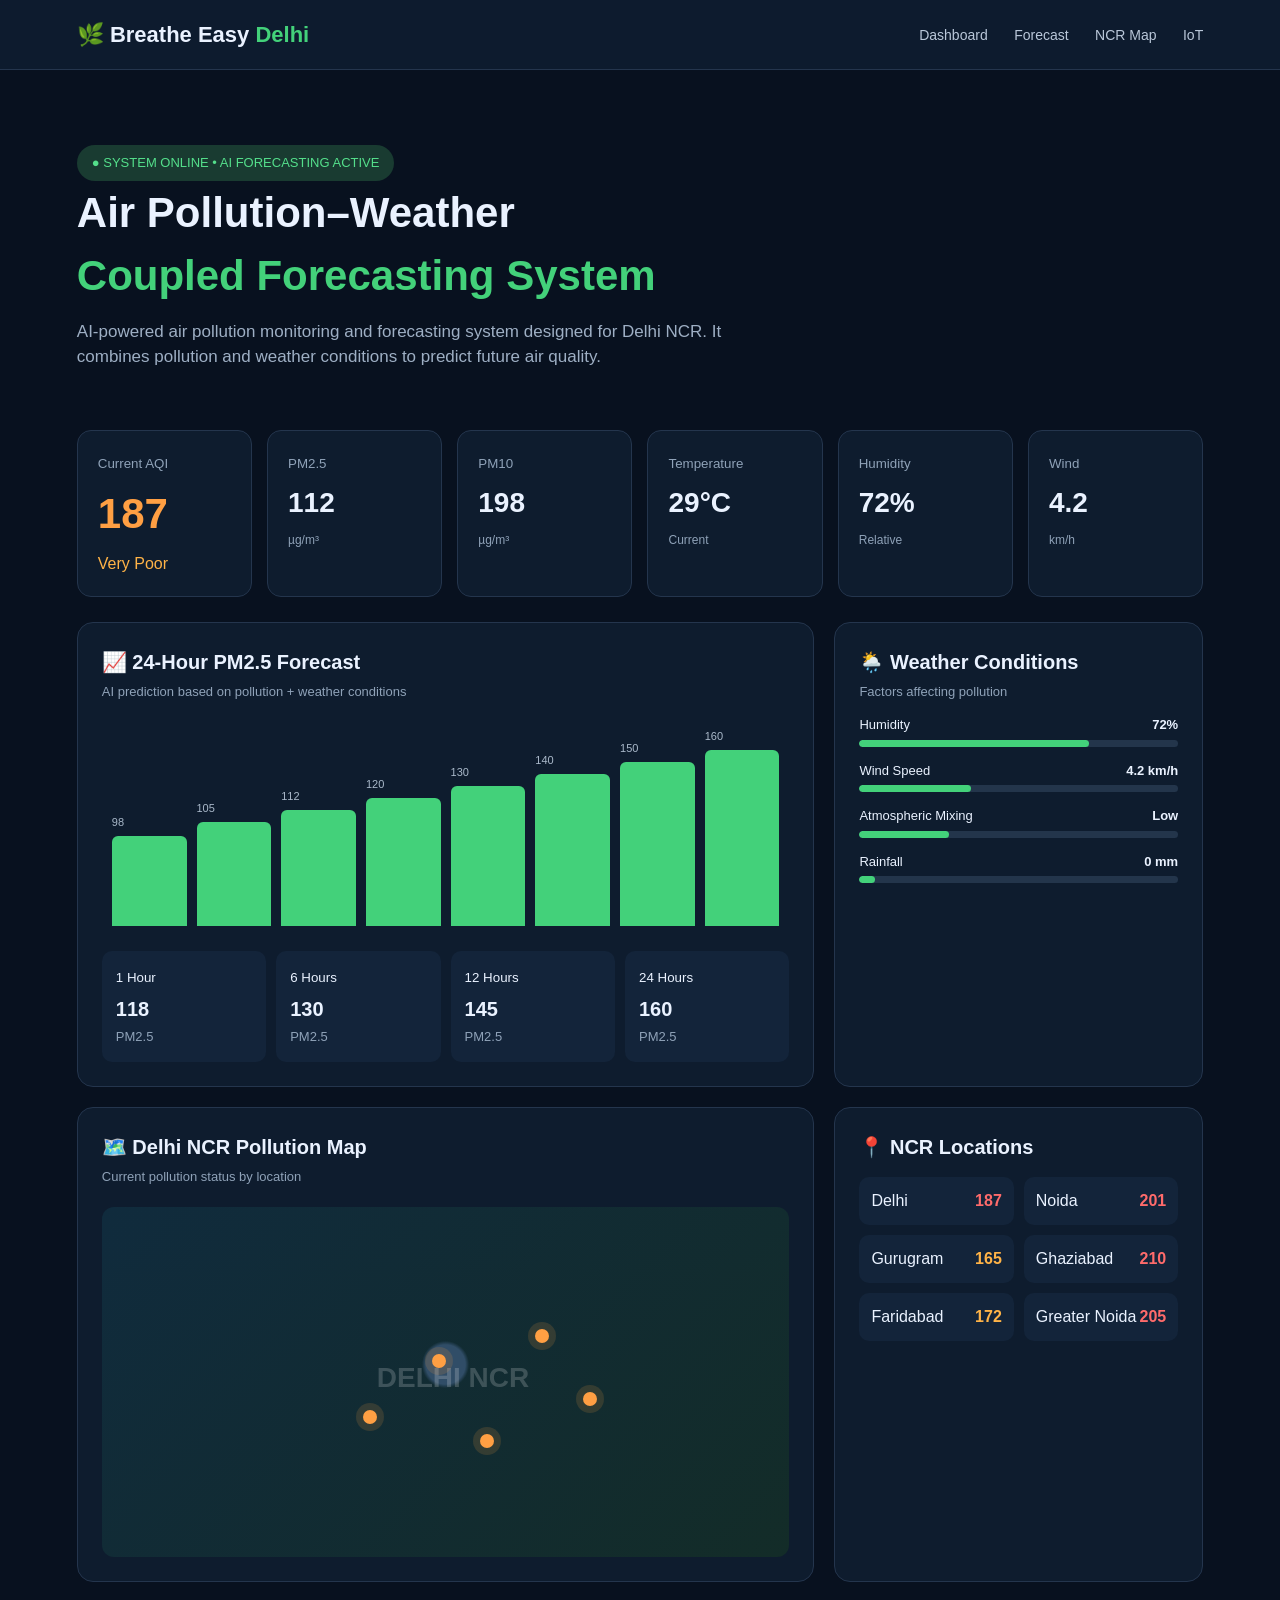
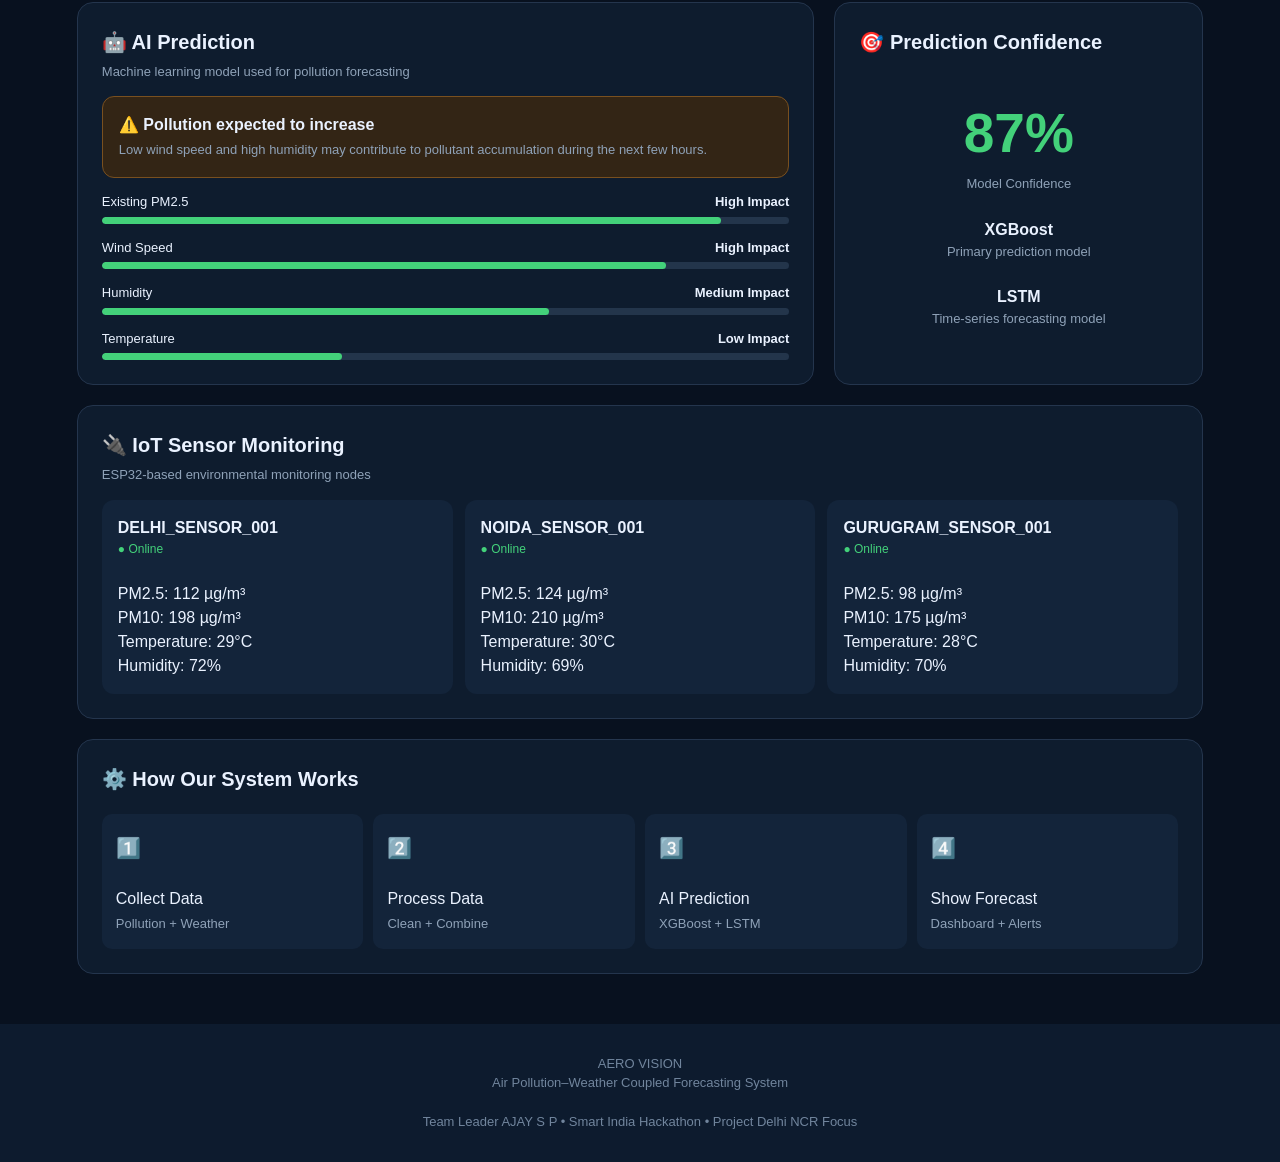
==== index.html @ 58b5ab0b "Update project focus description in footer" ====
<!DOCTYPE html>
<html lang="en">
<head>
<meta charset="UTF-8">
<meta name="viewport" content="width=device-width, initial-scale=1.0">
<title>AERO VISSION | AI Pollution Forecast</title>

<style>
*{box-sizing:border-box;margin:0;padding:0}

body{
font-family:Arial, sans-serif;
background:#08111f;
color:#eaf2ff;
line-height:1.5;
}

header{
background:#0d1b2e;
padding:18px 6%;
display:flex;
justify-content:space-between;
align-items:center;
border-bottom:1px solid #24354d;
position:sticky;
top:0;
z-index:10;
}

.logo{
font-size:22px;
font-weight:bold;
}

.logo span{color:#43d17a}

nav a{
color:#b9c7d9;
text-decoration:none;
margin-left:22px;
font-size:14px;
}

nav a:hover{color:#43d17a}

.container{
width:88%;
max-width:1250px;
margin:auto;
}

.hero{
padding:55px 0 35px;
}

.hero h1{
font-size:42px;
margin-bottom:12px;
}

.hero h1 span{color:#43d17a}

.hero p{
color:#9eafc4;
max-width:700px;
font-size:17px;
}

.status{
display:inline-block;
margin-top:20px;
padding:8px 15px;
border-radius:20px;
background:#193b31;
color:#54df8b;
font-size:13px;
}

.cards{
display:grid;
grid-template-columns:repeat(6,1fr);
gap:15px;
margin:25px 0;
}

.card{
background:#0e1c2e;
border:1px solid #24354d;
border-radius:14px;
padding:20px;
}

.card small{
color:#8fa2b8;
}

.value{
font-size:28px;
font-weight:bold;
margin:7px 0;
}

.unit{
color:#8fa2b8;
font-size:12px;
}

.aqi{
font-size:42px;
color:#ff9f43;
}

.grid{
display:grid;
grid-template-columns:2fr 1fr;
gap:20px;
margin-top:20px;
}

.panel{
background:#0e1c2e;
border:1px solid #24354d;
border-radius:16px;
padding:24px;
}

.panel h2{
font-size:20px;
margin-bottom:5px;
}

.muted{
color:#8fa2b8;
font-size:13px;
}

.chart{
height:230px;
display:flex;
align-items:end;
gap:10px;
padding:25px 10px 5px;
}

.bar{
flex:1;
background:#43d17a;
border-radius:6px 6px 0 0;
min-height:30px;
position:relative;
}

.bar span{
position:absolute;
top:-22px;
font-size:11px;
color:#aab9ca;
}

.forecast{
display:grid;
grid-template-columns:repeat(4,1fr);
gap:10px;
margin-top:20px;
}

.forecast div{
background:#13243a;
padding:14px;
border-radius:10px;
}

.forecast b{
display:block;
font-size:20px;
margin-top:5px;
}

.map{
height:350px;
background:
radial-gradient(circle at 50% 45%,#304d67 0 5%,transparent 6%),
linear-gradient(135deg,#102b3d,#132c28);
border-radius:12px;
position:relative;
overflow:hidden;
margin-top:20px;
}

.map:before{
content:"DELHI NCR";
position:absolute;
left:40%;
top:43%;
font-size:28px;
font-weight:bold;
color:#ffffff30;
}

.marker{
position:absolute;
width:14px;
height:14px;
border-radius:50%;
background:#ff9f43;
box-shadow:0 0 0 7px #ff9f4325;
}

.m1{left:48%;top:42%}
.m2{left:63%;top:35%}
.m3{left:70%;top:53%}
.m4{left:38%;top:58%}
.m5{left:55%;top:65%}

.location-list{
margin-top:15px;
display:grid;
grid-template-columns:repeat(2,1fr);
gap:10px;
}

.location{
background:#13243a;
padding:12px;
border-radius:10px;
display:flex;
justify-content:space-between;
}

.good{color:#43d17a}
.warning{color:#ffb347}
.danger{color:#ff6b6b}

.factor{
margin-top:14px;
}

.factor-title{
display:flex;
justify-content:space-between;
margin-bottom:5px;
font-size:13px;
}

.progress{
height:7px;
background:#23354b;
border-radius:10px;
overflow:hidden;
}

.progress i{
display:block;
height:100%;
background:#43d17a;
border-radius:10px;
}

.alert{
background:#332515;
border:1px solid #79501f;
padding:16px;
border-radius:12px;
margin-top:15px;
}

.iot{
display:grid;
grid-template-columns:repeat(3,1fr);
gap:12px;
margin-top:15px;
}

.device{
background:#13243a;
padding:16px;
border-radius:12px;
}

.online{
color:#43d17a;
font-size:12px;
}

footer{
margin-top:50px;
padding:30px;
text-align:center;
background:#0d1b2e;
color:#71859d;
font-size:13px;
}

@media(max-width:900px){
.cards{grid-template-columns:repeat(3,1fr)}
.grid{grid-template-columns:1fr}
}

@media(max-width:600px){
.hero h1{font-size:30px}
.cards{grid-template-columns:repeat(2,1fr)}
.forecast{grid-template-columns:repeat(2,1fr)}
.iot{grid-template-columns:1fr}
nav{display:none}
.container{width:92%}
}
</style>
</head>

<body>

<header>
<div class="logo">🌿 Breathe Easy <span>Delhi</span></div>

<nav>
<a href="#dashboard">Dashboard</a>
<a href="#forecast">Forecast</a>
<a href="#map">NCR Map</a>
<a href="#iot">IoT</a>
</nav>
</header>

<main class="container">

<section class="hero">
<div class="status">● SYSTEM ONLINE • AI FORECASTING ACTIVE</div>

<h1>
Air Pollution–Weather<br>
<span>Coupled Forecasting System</span>
</h1>

<p>
AI-powered air pollution monitoring and forecasting system
designed for Delhi NCR. It combines pollution and weather
conditions to predict future air quality.
</p>
</section>

<section id="dashboard">

<div class="cards">

<div class="card">
<small>Current AQI</small>
<div class="value aqi">187</div>
<div class="warning">Very Poor</div>
</div>

<div class="card">
<small>PM2.5</small>
<div class="value">112</div>
<div class="unit">µg/m³</div>
</div>

<div class="card">
<small>PM10</small>
<div class="value">198</div>
<div class="unit">µg/m³</div>
</div>

<div class="card">
<small>Temperature</small>
<div class="value">29°C</div>
<div class="unit">Current</div>
</div>

<div class="card">
<small>Humidity</small>
<div class="value">72%</div>
<div class="unit">Relative</div>
</div>

<div class="card">
<small>Wind</small>
<div class="value">4.2</div>
<div class="unit">km/h</div>
</div>

</div>

<div class="grid">

<div class="panel" id="forecast">

<h2>📈 24-Hour PM2.5 Forecast</h2>
<p class="muted">AI prediction based on pollution + weather conditions</p>

<div class="chart">
<div class="bar" style="height:45%"><span>98</span></div>
<div class="bar" style="height:52%"><span>105</span></div>
<div class="bar" style="height:58%"><span>112</span></div>
<div class="bar" style="height:64%"><span>120</span></div>
<div class="bar" style="height:70%"><span>130</span></div>
<div class="bar" style="height:76%"><span>140</span></div>
<div class="bar" style="height:82%"><span>150</span></div>
<div class="bar" style="height:88%"><span>160</span></div>
</div>

<div class="forecast">

<div>
<small>1 Hour</small>
<b>118</b>
<span class="muted">PM2.5</span>
</div>

<div>
<small>6 Hours</small>
<b>130</b>
<span class="muted">PM2.5</span>
</div>

<div>
<small>12 Hours</small>
<b>145</b>
<span class="muted">PM2.5</span>
</div>

<div>
<small>24 Hours</small>
<b>160</b>
<span class="muted">PM2.5</span>
</div>

</div>

</div>

<div class="panel">

<h2>🌦️ Weather Conditions</h2>
<p class="muted">Factors affecting pollution</p>

<div class="factor">
<div class="factor-title">
<span>Humidity</span><b>72%</b>
</div>
<div class="progress"><i style="width:72%"></i></div>
</div>

<div class="factor">
<div class="factor-title">
<span>Wind Speed</span><b>4.2 km/h</b>
</div>
<div class="progress"><i style="width:35%"></i></div>
</div>

<div class="factor">
<div class="factor-title">
<span>Atmospheric Mixing</span><b>Low</b>
</div>
<div class="progress"><i style="width:28%"></i></div>
</div>

<div class="factor">
<div class="factor-title">
<span>Rainfall</span><b>0 mm</b>
</div>
<div class="progress"><i style="width:5%"></i></div>
</div>

</div>

</div>

</section>

<section class="grid" id="map">

<div class="panel">

<h2>🗺️ Delhi NCR Pollution Map</h2>
<p class="muted">Current pollution status by location</p>

<div class="map">

<div class="marker m1"></div>
<div class="marker m2"></div>
<div class="marker m3"></div>
<div class="marker m4"></div>
<div class="marker m5"></div>

</div>

</div>

<div class="panel">

<h2>📍 NCR Locations</h2>

<div class="location-list">

<div class="location">
<span>Delhi</span>
<b class="danger">187</b>
</div>

<div class="location">
<span>Noida</span>
<b class="danger">201</b>
</div>

<div class="location">
<span>Gurugram</span>
<b class="warning">165</b>
</div>

<div class="location">
<span>Ghaziabad</span>
<b class="danger">210</b>
</div>

<div class="location">
<span>Faridabad</span>
<b class="warning">172</b>
</div>

<div class="location">
<span>Greater Noida</span>
<b class="danger">205</b>
</div>

</div>

</div>

</section>

<section class="grid">

<div class="panel">

<h2>🤖 AI Prediction</h2>
<p class="muted">
Machine learning model used for pollution forecasting
</p>

<div class="alert">
<b>⚠️ Pollution expected to increase</b>
<br>
<span class="muted">
Low wind speed and high humidity may contribute to
pollutant accumulation during the next few hours.
</span>
</div>

<div class="factor">
<div class="factor-title">
<span>Existing PM2.5</span><b>High Impact</b>
</div>
<div class="progress"><i style="width:90%"></i></div>
</div>

<div class="factor">
<div class="factor-title">
<span>Wind Speed</span><b>High Impact</b>
</div>
<div class="progress"><i style="width:82%"></i></div>
</div>

<div class="factor">
<div class="factor-title">
<span>Humidity</span><b>Medium Impact</b>
</div>
<div class="progress"><i style="width:65%"></i></div>
</div>

<div class="factor">
<div class="factor-title">
<span>Temperature</span><b>Low Impact</b>
</div>
<div class="progress"><i style="width:35%"></i></div>
</div>

</div>

<div class="panel">

<h2>🎯 Prediction Confidence</h2>

<div style="text-align:center;padding:30px 0">

<div style="font-size:55px;font-weight:bold;color:#43d17a">
87%
</div>

<p class="muted">Model Confidence</p>

<br>

<b>XGBoost</b>
<p class="muted">Primary prediction model</p>

<br>

<b>LSTM</b>
<p class="muted">Time-series forecasting model</p>

</div>

</div>

</section>

<section class="panel" id="iot" style="margin-top:20px">

<h2>🔌 IoT Sensor Monitoring</h2>

<p class="muted">
ESP32-based environmental monitoring nodes
</p>

<div class="iot">

<div class="device">
<b>DELHI_SENSOR_001</b>
<p class="online">● Online</p>
<br>
PM2.5: 112 µg/m³<br>
PM10: 198 µg/m³<br>
Temperature: 29°C<br>
Humidity: 72%
</div>

<div class="device">
<b>NOIDA_SENSOR_001</b>
<p class="online">● Online</p>
<br>
PM2.5: 124 µg/m³<br>
PM10: 210 µg/m³<br>
Temperature: 30°C<br>
Humidity: 69%
</div>

<div class="device">
<b>GURUGRAM_SENSOR_001</b>
<p class="online">● Online</p>
<br>
PM2.5: 98 µg/m³<br>
PM10: 175 µg/m³<br>
Temperature: 28°C<br>
Humidity: 70%
</div>

</div>

</section>

<section class="panel" style="margin-top:20px">

<h2>⚙️ How Our System Works</h2>

<div class="forecast">

<div>
<b>1️⃣</b>
<br>Collect Data
<br><span class="muted">Pollution + Weather</span>
</div>

<div>
<b>2️⃣</b>
<br>Process Data
<br><span class="muted">Clean + Combine</span>
</div>

<div>
<b>3️⃣</b>
<br>AI Prediction
<br><span class="muted">XGBoost + LSTM</span>
</div>

<div>
<b>4️⃣</b>
<br>Show Forecast
<br><span class="muted">Dashboard + Alerts</span>
</div>

</div>

</section>

</main>

<footer>
AERO VISION
<br>
Air Pollution–Weather Coupled Forecasting System
<br><br>
Team Leader AJAY S P • Smart India Hackathon • Project Delhi NCR Focus
</footer>

</body>
</html>
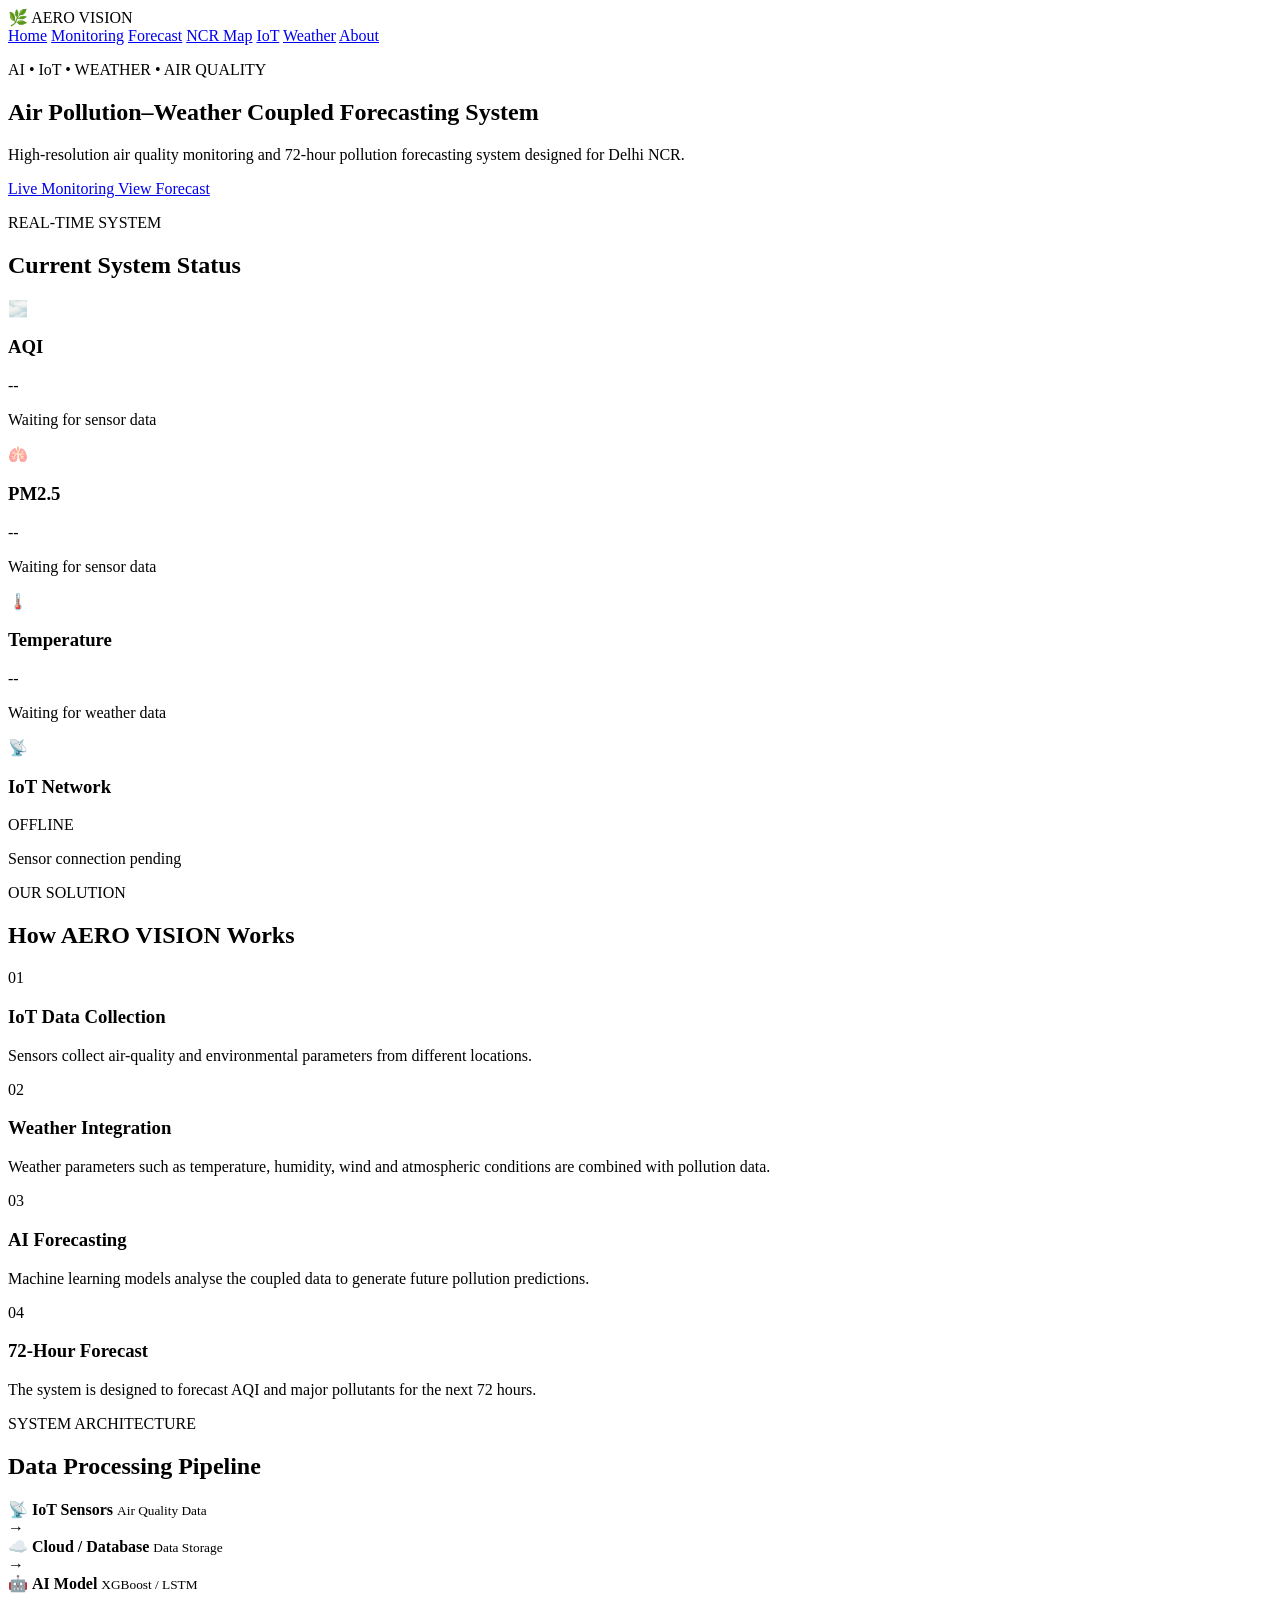
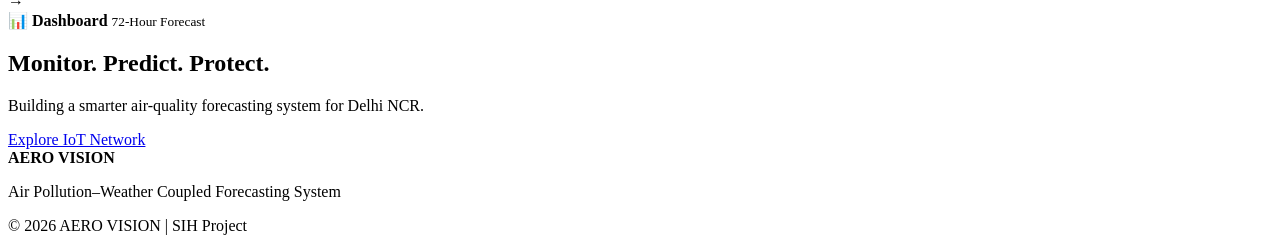
==== commit c7cf4879: "Refactor index.html for better structure and content Updated the title and improved the structure of" ====
--- a/index.html
+++ b/index.html
@@ -1,695 +1,245 @@
 <!DOCTYPE html>
 <html lang="en">
 <head>
-<meta charset="UTF-8">
-<meta name="viewport" content="width=device-width, initial-scale=1.0">
-<title>AERO VISSION | AI Pollution Forecast</title>
-
-<style>
-*{box-sizing:border-box;margin:0;padding:0}
-
-body{
-font-family:Arial, sans-serif;
-background:#08111f;
-color:#eaf2ff;
-line-height:1.5;
-}
-
-header{
-background:#0d1b2e;
-padding:18px 6%;
-display:flex;
-justify-content:space-between;
-align-items:center;
-border-bottom:1px solid #24354d;
-position:sticky;
-top:0;
-z-index:10;
-}
-
-.logo{
-font-size:22px;
-font-weight:bold;
-}
-
-.logo span{color:#43d17a}
-
-nav a{
-color:#b9c7d9;
-text-decoration:none;
-margin-left:22px;
-font-size:14px;
-}
-
-nav a:hover{color:#43d17a}
-
-.container{
-width:88%;
-max-width:1250px;
-margin:auto;
-}
-
-.hero{
-padding:55px 0 35px;
-}
-
-.hero h1{
-font-size:42px;
-margin-bottom:12px;
-}
-
-.hero h1 span{color:#43d17a}
-
-.hero p{
-color:#9eafc4;
-max-width:700px;
-font-size:17px;
-}
-
-.status{
-display:inline-block;
-margin-top:20px;
-padding:8px 15px;
-border-radius:20px;
-background:#193b31;
-color:#54df8b;
-font-size:13px;
-}
-
-.cards{
-display:grid;
-grid-template-columns:repeat(6,1fr);
-gap:15px;
-margin:25px 0;
-}
-
-.card{
-background:#0e1c2e;
-border:1px solid #24354d;
-border-radius:14px;
-padding:20px;
-}
-
-.card small{
-color:#8fa2b8;
-}
-
-.value{
-font-size:28px;
-font-weight:bold;
-margin:7px 0;
-}
-
-.unit{
-color:#8fa2b8;
-font-size:12px;
-}
-
-.aqi{
-font-size:42px;
-color:#ff9f43;
-}
-
-.grid{
-display:grid;
-grid-template-columns:2fr 1fr;
-gap:20px;
-margin-top:20px;
-}
-
-.panel{
-background:#0e1c2e;
-border:1px solid #24354d;
-border-radius:16px;
-padding:24px;
-}
-
-.panel h2{
-font-size:20px;
-margin-bottom:5px;
-}
-
-.muted{
-color:#8fa2b8;
-font-size:13px;
-}
-
-.chart{
-height:230px;
-display:flex;
-align-items:end;
-gap:10px;
-padding:25px 10px 5px;
-}
-
-.bar{
-flex:1;
-background:#43d17a;
-border-radius:6px 6px 0 0;
-min-height:30px;
-position:relative;
-}
-
-.bar span{
-position:absolute;
-top:-22px;
-font-size:11px;
-color:#aab9ca;
-}
-
-.forecast{
-display:grid;
-grid-template-columns:repeat(4,1fr);
-gap:10px;
-margin-top:20px;
-}
-
-.forecast div{
-background:#13243a;
-padding:14px;
-border-radius:10px;
-}
-
-.forecast b{
-display:block;
-font-size:20px;
-margin-top:5px;
-}
-
-.map{
-height:350px;
-background:
-radial-gradient(circle at 50% 45%,#304d67 0 5%,transparent 6%),
-linear-gradient(135deg,#102b3d,#132c28);
-border-radius:12px;
-position:relative;
-overflow:hidden;
-margin-top:20px;
-}
-
-.map:before{
-content:"DELHI NCR";
-position:absolute;
-left:40%;
-top:43%;
-font-size:28px;
-font-weight:bold;
-color:#ffffff30;
-}
-
-.marker{
-position:absolute;
-width:14px;
-height:14px;
-border-radius:50%;
-background:#ff9f43;
-box-shadow:0 0 0 7px #ff9f4325;
-}
-
-.m1{left:48%;top:42%}
-.m2{left:63%;top:35%}
-.m3{left:70%;top:53%}
-.m4{left:38%;top:58%}
-.m5{left:55%;top:65%}
-
-.location-list{
-margin-top:15px;
-display:grid;
-grid-template-columns:repeat(2,1fr);
-gap:10px;
-}
-
-.location{
-background:#13243a;
-padding:12px;
-border-radius:10px;
-display:flex;
-justify-content:space-between;
-}
-
-.good{color:#43d17a}
-.warning{color:#ffb347}
-.danger{color:#ff6b6b}
-
-.factor{
-margin-top:14px;
-}
-
-.factor-title{
-display:flex;
-justify-content:space-between;
-margin-bottom:5px;
-font-size:13px;
-}
-
-.progress{
-height:7px;
-background:#23354b;
-border-radius:10px;
-overflow:hidden;
-}
-
-.progress i{
-display:block;
-height:100%;
-background:#43d17a;
-border-radius:10px;
-}
-
-.alert{
-background:#332515;
-border:1px solid #79501f;
-padding:16px;
-border-radius:12px;
-margin-top:15px;
-}
-
-.iot{
-display:grid;
-grid-template-columns:repeat(3,1fr);
-gap:12px;
-margin-top:15px;
-}
-
-.device{
-background:#13243a;
-padding:16px;
-border-radius:12px;
-}
-
-.online{
-color:#43d17a;
-font-size:12px;
-}
-
-footer{
-margin-top:50px;
-padding:30px;
-text-align:center;
-background:#0d1b2e;
-color:#71859d;
-font-size:13px;
-}
-
-@media(max-width:900px){
-.cards{grid-template-columns:repeat(3,1fr)}
-.grid{grid-template-columns:1fr}
-}
-
-@media(max-width:600px){
-.hero h1{font-size:30px}
-.cards{grid-template-columns:repeat(2,1fr)}
-.forecast{grid-template-columns:repeat(2,1fr)}
-.iot{grid-template-columns:1fr}
-nav{display:none}
-.container{width:92%}
-}
-</style>
+    <meta charset="UTF-8">
+    <meta name="viewport" content="width=device-width, initial-scale=1.0">
+
+    <title>AERO VISION | Air Pollution Forecast</title>
+
+    <link rel="stylesheet" href="css/style.css">
 </head>
 
 <body>
 
-<header>
-<div class="logo">🌿 Breathe Easy <span>Delhi</span></div>
-
-<nav>
-<a href="#dashboard">Dashboard</a>
-<a href="#forecast">Forecast</a>
-<a href="#map">NCR Map</a>
-<a href="#iot">IoT</a>
-</nav>
-</header>
-
-<main class="container">
-
-<section class="hero">
-<div class="status">● SYSTEM ONLINE • AI FORECASTING ACTIVE</div>
-
-<h1>
-Air Pollution–Weather<br>
-<span>Coupled Forecasting System</span>
-</h1>
-
-<p>
-AI-powered air pollution monitoring and forecasting system
-designed for Delhi NCR. It combines pollution and weather
-conditions to predict future air quality.
-</p>
-</section>
-
-<section id="dashboard">
-
-<div class="cards">
-
-<div class="card">
-<small>Current AQI</small>
-<div class="value aqi">187</div>
-<div class="warning">Very Poor</div>
-</div>
-
-<div class="card">
-<small>PM2.5</small>
-<div class="value">112</div>
-<div class="unit">µg/m³</div>
-</div>
-
-<div class="card">
-<small>PM10</small>
-<div class="value">198</div>
-<div class="unit">µg/m³</div>
-</div>
-
-<div class="card">
-<small>Temperature</small>
-<div class="value">29°C</div>
-<div class="unit">Current</div>
-</div>
-
-<div class="card">
-<small>Humidity</small>
-<div class="value">72%</div>
-<div class="unit">Relative</div>
-</div>
-
-<div class="card">
-<small>Wind</small>
-<div class="value">4.2</div>
-<div class="unit">km/h</div>
-</div>
-
-</div>
-
-<div class="grid">
-
-<div class="panel" id="forecast">
-
-<h2>📈 24-Hour PM2.5 Forecast</h2>
-<p class="muted">AI prediction based on pollution + weather conditions</p>
-
-<div class="chart">
-<div class="bar" style="height:45%"><span>98</span></div>
-<div class="bar" style="height:52%"><span>105</span></div>
-<div class="bar" style="height:58%"><span>112</span></div>
-<div class="bar" style="height:64%"><span>120</span></div>
-<div class="bar" style="height:70%"><span>130</span></div>
-<div class="bar" style="height:76%"><span>140</span></div>
-<div class="bar" style="height:82%"><span>150</span></div>
-<div class="bar" style="height:88%"><span>160</span></div>
-</div>
-
-<div class="forecast">
-
-<div>
-<small>1 Hour</small>
-<b>118</b>
-<span class="muted">PM2.5</span>
-</div>
-
-<div>
-<small>6 Hours</small>
-<b>130</b>
-<span class="muted">PM2.5</span>
-</div>
-
-<div>
-<small>12 Hours</small>
-<b>145</b>
-<span class="muted">PM2.5</span>
-</div>
-
-<div>
-<small>24 Hours</small>
-<b>160</b>
-<span class="muted">PM2.5</span>
-</div>
-
-</div>
-
-</div>
-
-<div class="panel">
-
-<h2>🌦️ Weather Conditions</h2>
-<p class="muted">Factors affecting pollution</p>
-
-<div class="factor">
-<div class="factor-title">
-<span>Humidity</span><b>72%</b>
-</div>
-<div class="progress"><i style="width:72%"></i></div>
-</div>
-
-<div class="factor">
-<div class="factor-title">
-<span>Wind Speed</span><b>4.2 km/h</b>
-</div>
-<div class="progress"><i style="width:35%"></i></div>
-</div>
-
-<div class="factor">
-<div class="factor-title">
-<span>Atmospheric Mixing</span><b>Low</b>
-</div>
-<div class="progress"><i style="width:28%"></i></div>
-</div>
-
-<div class="factor">
-<div class="factor-title">
-<span>Rainfall</span><b>0 mm</b>
-</div>
-<div class="progress"><i style="width:5%"></i></div>
-</div>
-
-</div>
-
-</div>
-
-</section>
-
-<section class="grid" id="map">
-
-<div class="panel">
-
-<h2>🗺️ Delhi NCR Pollution Map</h2>
-<p class="muted">Current pollution status by location</p>
-
-<div class="map">
-
-<div class="marker m1"></div>
-<div class="marker m2"></div>
-<div class="marker m3"></div>
-<div class="marker m4"></div>
-<div class="marker m5"></div>
-
-</div>
-
-</div>
-
-<div class="panel">
-
-<h2>📍 NCR Locations</h2>
-
-<div class="location-list">
-
-<div class="location">
-<span>Delhi</span>
-<b class="danger">187</b>
-</div>
-
-<div class="location">
-<span>Noida</span>
-<b class="danger">201</b>
-</div>
-
-<div class="location">
-<span>Gurugram</span>
-<b class="warning">165</b>
-</div>
-
-<div class="location">
-<span>Ghaziabad</span>
-<b class="danger">210</b>
-</div>
-
-<div class="location">
-<span>Faridabad</span>
-<b class="warning">172</b>
-</div>
-
-<div class="location">
-<span>Greater Noida</span>
-<b class="danger">205</b>
-</div>
-
-</div>
-
-</div>
-
-</section>
-
-<section class="grid">
-
-<div class="panel">
-
-<h2>🤖 AI Prediction</h2>
-<p class="muted">
-Machine learning model used for pollution forecasting
-</p>
-
-<div class="alert">
-<b>⚠️ Pollution expected to increase</b>
-<br>
-<span class="muted">
-Low wind speed and high humidity may contribute to
-pollutant accumulation during the next few hours.
-</span>
-</div>
-
-<div class="factor">
-<div class="factor-title">
-<span>Existing PM2.5</span><b>High Impact</b>
-</div>
-<div class="progress"><i style="width:90%"></i></div>
-</div>
-
-<div class="factor">
-<div class="factor-title">
-<span>Wind Speed</span><b>High Impact</b>
-</div>
-<div class="progress"><i style="width:82%"></i></div>
-</div>
-
-<div class="factor">
-<div class="factor-title">
-<span>Humidity</span><b>Medium Impact</b>
-</div>
-<div class="progress"><i style="width:65%"></i></div>
-</div>
-
-<div class="factor">
-<div class="factor-title">
-<span>Temperature</span><b>Low Impact</b>
-</div>
-<div class="progress"><i style="width:35%"></i></div>
-</div>
-
-</div>
-
-<div class="panel">
-
-<h2>🎯 Prediction Confidence</h2>
-
-<div style="text-align:center;padding:30px 0">
-
-<div style="font-size:55px;font-weight:bold;color:#43d17a">
-87%
-</div>
-
-<p class="muted">Model Confidence</p>
-
-<br>
-
-<b>XGBoost</b>
-<p class="muted">Primary prediction model</p>
-
-<br>
-
-<b>LSTM</b>
-<p class="muted">Time-series forecasting model</p>
-
-</div>
-
-</div>
-
-</section>
-
-<section class="panel" id="iot" style="margin-top:20px">
-
-<h2>🔌 IoT Sensor Monitoring</h2>
-
-<p class="muted">
-ESP32-based environmental monitoring nodes
-</p>
-
-<div class="iot">
-
-<div class="device">
-<b>DELHI_SENSOR_001</b>
-<p class="online">● Online</p>
-<br>
-PM2.5: 112 µg/m³<br>
-PM10: 198 µg/m³<br>
-Temperature: 29°C<br>
-Humidity: 72%
-</div>
-
-<div class="device">
-<b>NOIDA_SENSOR_001</b>
-<p class="online">● Online</p>
-<br>
-PM2.5: 124 µg/m³<br>
-PM10: 210 µg/m³<br>
-Temperature: 30°C<br>
-Humidity: 69%
-</div>
-
-<div class="device">
-<b>GURUGRAM_SENSOR_001</b>
-<p class="online">● Online</p>
-<br>
-PM2.5: 98 µg/m³<br>
-PM10: 175 µg/m³<br>
-Temperature: 28°C<br>
-Humidity: 70%
-</div>
-
-</div>
-
-</section>
-
-<section class="panel" style="margin-top:20px">
-
-<h2>⚙️ How Our System Works</h2>
-
-<div class="forecast">
-
-<div>
-<b>1️⃣</b>
-<br>Collect Data
-<br><span class="muted">Pollution + Weather</span>
-</div>
-
-<div>
-<b>2️⃣</b>
-<br>Process Data
-<br><span class="muted">Clean + Combine</span>
-</div>
-
-<div>
-<b>3️⃣</b>
-<br>AI Prediction
-<br><span class="muted">XGBoost + LSTM</span>
-</div>
-
-<div>
-<b>4️⃣</b>
-<br>Show Forecast
-<br><span class="muted">Dashboard + Alerts</span>
-</div>
-
-</div>
-
-</section>
-
-</main>
-
-<footer>
-AERO VISION
-<br>
-Air Pollution–Weather Coupled Forecasting System
-<br><br>
-Team Leader AJAY S P • Smart India Hackathon • Project Delhi NCR Focus
-</footer>
+    <!-- NAVBAR -->
+    <header class="navbar">
+        <div class="logo">
+            🌿 <span>AERO VISION</span>
+        </div>
+
+        <nav>
+            <a href="index.html" class="active">Home</a>
+            <a href="monitoring.html">Monitoring</a>
+            <a href="forecast.html">Forecast</a>
+            <a href="map.html">NCR Map</a>
+            <a href="iot.html">IoT</a>
+            <a href="weather.html">Weather</a>
+            <a href="about.html">About</a>
+        </nav>
+    </header>
+
+
+    <!-- HERO SECTION -->
+    <section class="hero">
+
+        <div class="hero-content">
+
+            <p class="tag">
+                AI • IoT • WEATHER • AIR QUALITY
+            </p>
+
+            <h1>
+                Air Pollution–Weather
+                <span>Coupled Forecasting System</span>
+            </h1>
+
+            <p class="hero-text">
+                High-resolution air quality monitoring and 72-hour
+                pollution forecasting system designed for Delhi NCR.
+            </p>
+
+            <div class="hero-buttons">
+                <a href="monitoring.html" class="btn primary">
+                    Live Monitoring
+                </a>
+
+                <a href="forecast.html" class="btn secondary">
+                    View Forecast
+                </a>
+            </div>
+
+        </div>
+
+    </section>
+
+
+    <!-- SYSTEM STATUS -->
+    <section class="section">
+
+        <div class="section-title">
+            <p>REAL-TIME SYSTEM</p>
+            <h2>Current System Status</h2>
+        </div>
+
+        <div class="card-grid">
+
+            <div class="card">
+                <div class="card-icon">🌫️</div>
+                <h3>AQI</h3>
+                <div class="value">--</div>
+                <p>Waiting for sensor data</p>
+            </div>
+
+            <div class="card">
+                <div class="card-icon">🫁</div>
+                <h3>PM2.5</h3>
+                <div class="value">--</div>
+                <p>Waiting for sensor data</p>
+            </div>
+
+            <div class="card">
+                <div class="card-icon">🌡️</div>
+                <h3>Temperature</h3>
+                <div class="value">--</div>
+                <p>Waiting for weather data</p>
+            </div>
+
+            <div class="card">
+                <div class="card-icon">📡</div>
+                <h3>IoT Network</h3>
+                <div class="value status-offline">
+                    OFFLINE
+                </div>
+                <p>Sensor connection pending</p>
+            </div>
+
+        </div>
+
+    </section>
+
+
+    <!-- PROJECT DESCRIPTION -->
+    <section class="section dark-section">
+
+        <div class="section-title">
+            <p>OUR SOLUTION</p>
+            <h2>How AERO VISION Works</h2>
+        </div>
+
+        <div class="feature-grid">
+
+            <div class="feature">
+                <span>01</span>
+                <h3>IoT Data Collection</h3>
+                <p>
+                    Sensors collect air-quality and environmental
+                    parameters from different locations.
+                </p>
+            </div>
+
+            <div class="feature">
+                <span>02</span>
+                <h3>Weather Integration</h3>
+                <p>
+                    Weather parameters such as temperature,
+                    humidity, wind and atmospheric conditions
+                    are combined with pollution data.
+                </p>
+            </div>
+
+            <div class="feature">
+                <span>03</span>
+                <h3>AI Forecasting</h3>
+                <p>
+                    Machine learning models analyse the coupled
+                    data to generate future pollution predictions.
+                </p>
+            </div>
+
+            <div class="feature">
+                <span>04</span>
+                <h3>72-Hour Forecast</h3>
+                <p>
+                    The system is designed to forecast AQI and
+                    major pollutants for the next 72 hours.
+                </p>
+            </div>
+
+        </div>
+
+    </section>
+
+
+    <!-- ARCHITECTURE -->
+    <section class="section">
+
+        <div class="section-title">
+            <p>SYSTEM ARCHITECTURE</p>
+            <h2>Data Processing Pipeline</h2>
+        </div>
+
+        <div class="architecture">
+
+            <div class="architecture-box">
+                📡
+                <strong>IoT Sensors</strong>
+                <small>Air Quality Data</small>
+            </div>
+
+            <div class="arrow">→</div>
+
+            <div class="architecture-box">
+                ☁️
+                <strong>Cloud / Database</strong>
+                <small>Data Storage</small>
+            </div>
+
+            <div class="arrow">→</div>
+
+            <div class="architecture-box">
+                🤖
+                <strong>AI Model</strong>
+                <small>XGBoost / LSTM</small>
+            </div>
+
+            <div class="arrow">→</div>
+
+            <div class="architecture-box">
+                📊
+                <strong>Dashboard</strong>
+                <small>72-Hour Forecast</small>
+            </div>
+
+        </div>
+
+    </section>
+
+
+    <!-- CTA -->
+    <section class="cta">
+
+        <h2>Monitor. Predict. Protect.</h2>
+
+        <p>
+            Building a smarter air-quality forecasting system
+            for Delhi NCR.
+        </p>
+
+        <a href="iot.html" class="btn primary">
+            Explore IoT Network
+        </a>
+
+    </section>
+
+
+    <!-- FOOTER -->
+    <footer>
+
+        <div>
+            <strong>AERO VISION</strong>
+            <p>
+                Air Pollution–Weather Coupled Forecasting System
+            </p>
+        </div>
+
+        <p>
+            © 2026 AERO VISION | SIH Project
+        </p>
+
+    </footer>
+
+
+    <script src="js/app.js"></script>
 
 </body>
 </html>
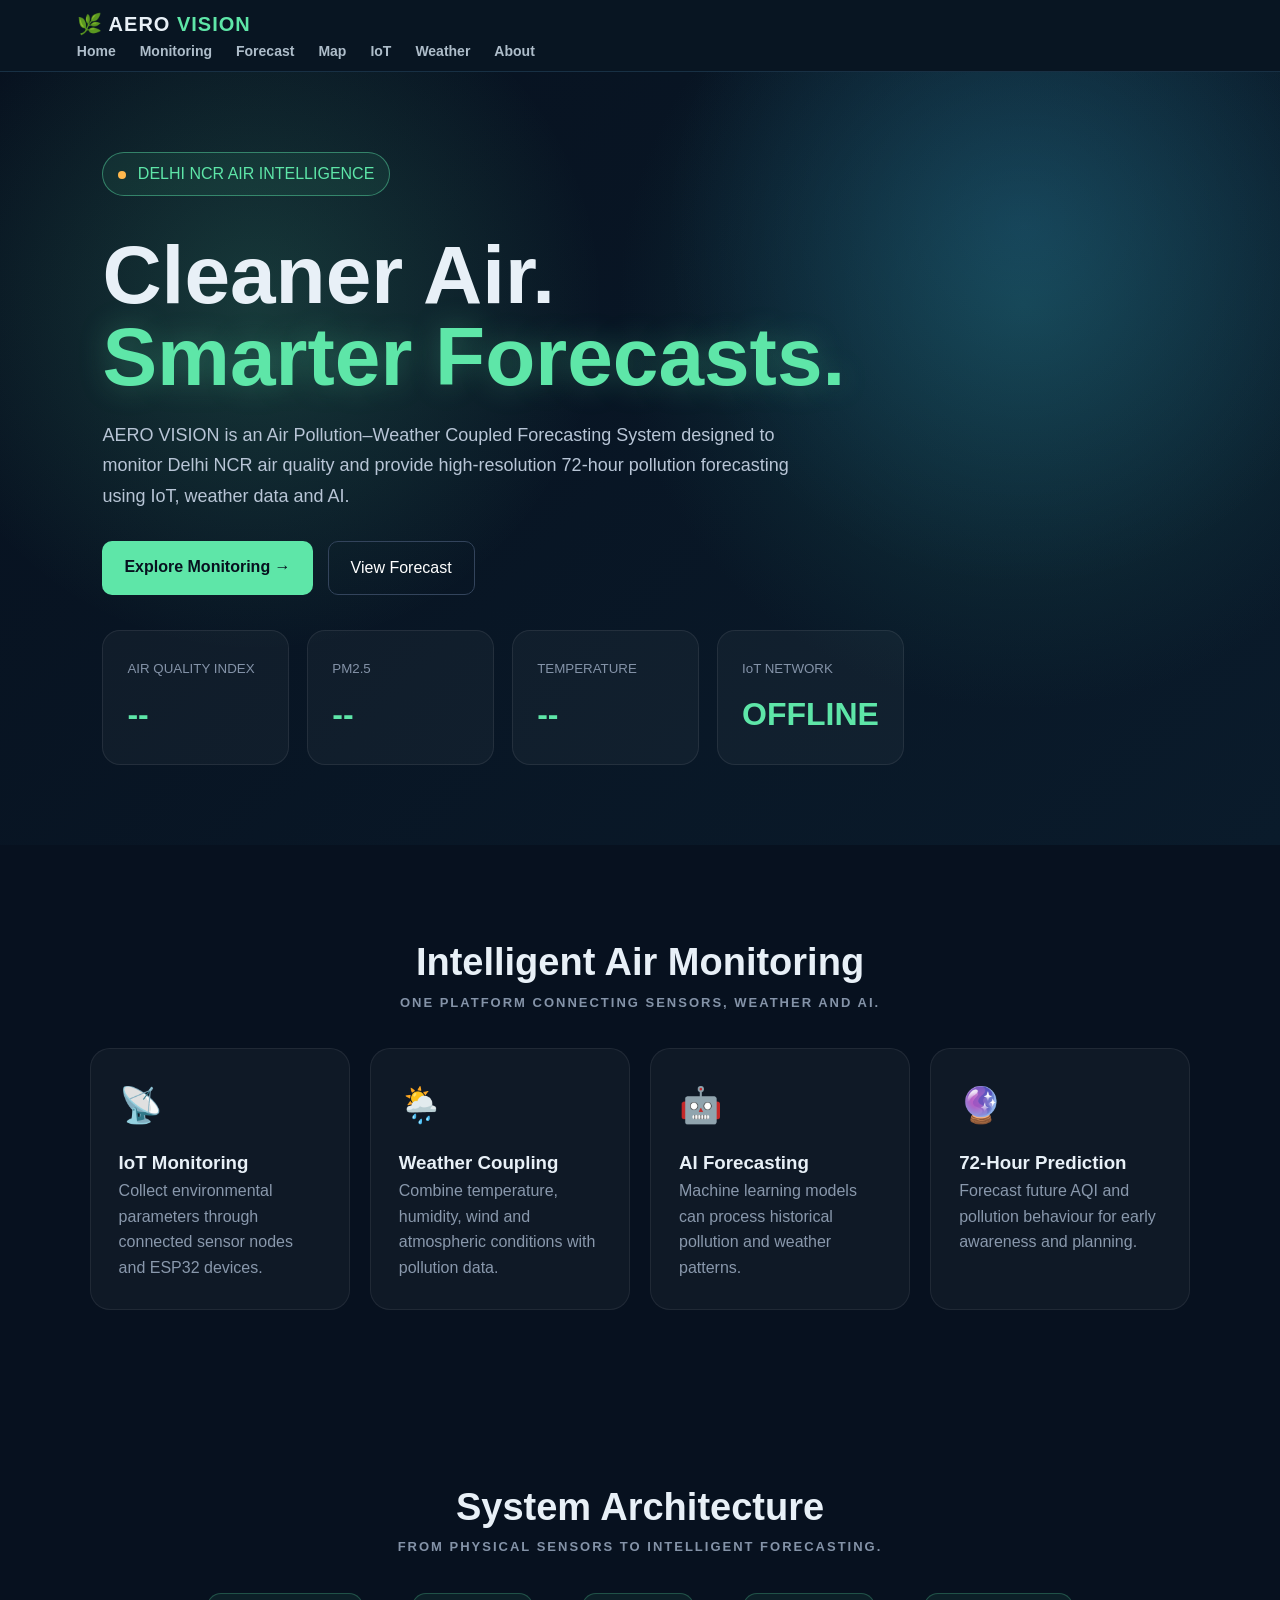
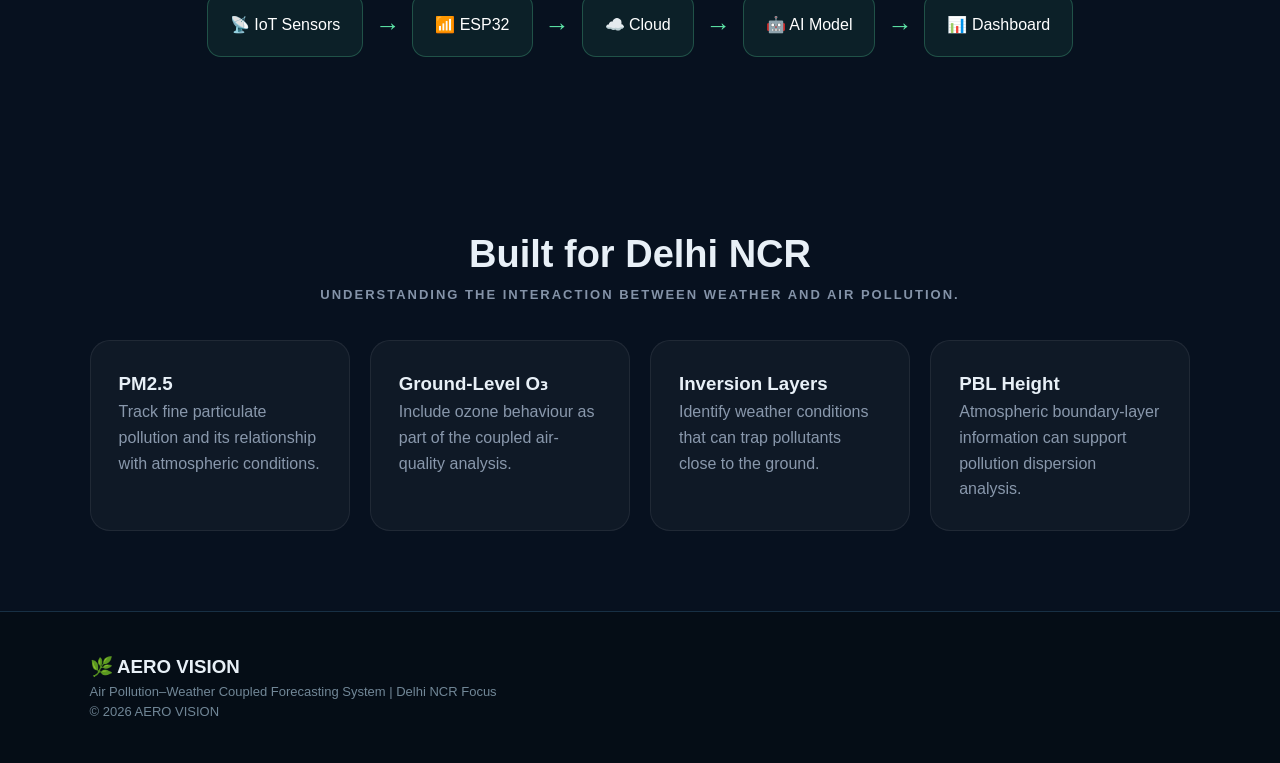
==== commit 8228e14d: "Revise title and enhance hero section layout Updated the title and improved the hero section content" ====
--- a/index.html
+++ b/index.html
@@ -4,242 +4,535 @@
     <meta charset="UTF-8">
     <meta name="viewport" content="width=device-width, initial-scale=1.0">
 
-    <title>AERO VISION | Air Pollution Forecast</title>
+    <title>AERO VISION | Delhi NCR Air Intelligence</title>
 
     <link rel="stylesheet" href="css/style.css">
+
+    <style>
+        /* HOME PAGE ANIMATIONS */
+
+        html {
+            scroll-behavior: smooth;
+        }
+
+        body {
+            overflow-x: hidden;
+        }
+
+        .hero {
+            position: relative;
+            min-height: 78vh;
+            display: flex;
+            align-items: center;
+            overflow: hidden;
+        }
+
+        .hero::before {
+            content: "";
+            position: absolute;
+            inset: 0;
+            background:
+                radial-gradient(circle at 20% 30%, rgba(94,230,168,.18), transparent 30%),
+                radial-gradient(circle at 80% 20%, rgba(60,170,255,.15), transparent 30%);
+            animation: glowMove 8s ease-in-out infinite alternate;
+        }
+
+        @keyframes glowMove {
+            from { transform: scale(1); }
+            to { transform: scale(1.15); }
+        }
+
+        .hero-content {
+            position: relative;
+            z-index: 2;
+            animation: heroIn 1s ease forwards;
+        }
+
+        @keyframes heroIn {
+            from {
+                opacity: 0;
+                transform: translateY(35px);
+            }
+            to {
+                opacity: 1;
+                transform: translateY(0);
+            }
+        }
+
+        .hero-badge {
+            display: inline-block;
+            padding: 8px 15px;
+            border: 1px solid rgba(94,230,168,.45);
+            border-radius: 30px;
+            color: #5ee6a8;
+            background: rgba(94,230,168,.07);
+            margin-bottom: 20px;
+            animation: pulse 2s infinite;
+        }
+
+        @keyframes pulse {
+            50% {
+                box-shadow: 0 0 25px rgba(94,230,168,.25);
+            }
+        }
+
+        .hero h1 {
+            font-size: clamp(42px, 7vw, 82px);
+            line-height: 1;
+            margin-bottom: 22px;
+        }
+
+        .hero h1 span {
+            color: #5ee6a8;
+            text-shadow: 0 0 30px rgba(94,230,168,.3);
+        }
+
+        .hero p {
+            max-width: 700px;
+            font-size: 18px;
+            color: #b8c5d6;
+            line-height: 1.7;
+        }
+
+        .hero-buttons {
+            display: flex;
+            gap: 15px;
+            margin-top: 30px;
+            flex-wrap: wrap;
+        }
+
+        .btn-main,
+        .btn-outline {
+            padding: 13px 22px;
+            border-radius: 10px;
+            text-decoration: none;
+            transition: .3s;
+        }
+
+        .btn-main {
+            background: #5ee6a8;
+            color: #07111f;
+            font-weight: 700;
+        }
+
+        .btn-main:hover {
+            transform: translateY(-4px);
+            box-shadow: 0 10px 30px rgba(94,230,168,.3);
+        }
+
+        .btn-outline {
+            border: 1px solid #33445c;
+            color: white;
+        }
+
+        .btn-outline:hover {
+            border-color: #5ee6a8;
+            color: #5ee6a8;
+            transform: translateY(-4px);
+        }
+
+        .live-dot {
+            display: inline-block;
+            width: 8px;
+            height: 8px;
+            background: #ffb84d;
+            border-radius: 50%;
+            margin-right: 7px;
+            animation: blink 1.3s infinite;
+        }
+
+        @keyframes blink {
+            50% { opacity: .25; }
+        }
+
+        .stats-grid {
+            display: grid;
+            grid-template-columns: repeat(4, 1fr);
+            gap: 18px;
+            margin-top: 35px;
+        }
+
+        .stat-card {
+            padding: 24px;
+            border: 1px solid rgba(255,255,255,.08);
+            border-radius: 18px;
+            background: rgba(255,255,255,.035);
+            backdrop-filter: blur(12px);
+            transition: .35s;
+            animation: cardIn .8s ease forwards;
+        }
+
+        .stat-card:hover {
+            transform: translateY(-8px);
+            border-color: rgba(94,230,168,.5);
+            box-shadow: 0 15px 40px rgba(0,0,0,.25);
+        }
+
+        .stat-card small {
+            color: #8493a8;
+        }
+
+        .stat-value {
+            display: block;
+            font-size: 32px;
+            font-weight: 800;
+            margin-top: 8px;
+            color: #5ee6a8;
+        }
+
+        @keyframes cardIn {
+            from {
+                opacity: 0;
+                transform: translateY(25px);
+            }
+            to {
+                opacity: 1;
+                transform: translateY(0);
+            }
+        }
+
+        .section-title {
+            text-align: center;
+            margin-bottom: 35px;
+        }
+
+        .section-title h2 {
+            font-size: 38px;
+        }
+
+        .section-title p {
+            color: #8493a8;
+        }
+
+        .feature-grid {
+            display: grid;
+            grid-template-columns: repeat(4, 1fr);
+            gap: 20px;
+        }
+
+        .feature-card {
+            padding: 28px;
+            border-radius: 20px;
+            background: rgba(255,255,255,.035);
+            border: 1px solid rgba(255,255,255,.07);
+            transition: .35s;
+        }
+
+        .feature-card:hover {
+            transform: translateY(-8px);
+            border-color: #5ee6a8;
+        }
+
+        .feature-icon {
+            font-size: 35px;
+            margin-bottom: 15px;
+        }
+
+        .feature-card p {
+            color: #8998ac;
+            line-height: 1.6;
+        }
+
+        .architecture {
+            display: flex;
+            justify-content: center;
+            align-items: center;
+            gap: 12px;
+            flex-wrap: wrap;
+            margin-top: 35px;
+        }
+
+        .arch-box {
+            padding: 18px 22px;
+            border-radius: 14px;
+            background: rgba(94,230,168,.07);
+            border: 1px solid rgba(94,230,168,.25);
+            color: #fff;
+        }
+
+        .arrow {
+            color: #5ee6a8;
+            font-size: 25px;
+        }
+
+        @media (max-width: 900px) {
+            .stats-grid,
+            .feature-grid {
+                grid-template-columns: repeat(2, 1fr);
+            }
+        }
+
+        @media (max-width: 600px) {
+            .stats-grid,
+            .feature-grid {
+                grid-template-columns: 1fr;
+            }
+
+            .hero {
+                min-height: 70vh;
+            }
+
+            .hero h1 {
+                font-size: 45px;
+            }
+        }
+    </style>
 </head>
 
 <body>
 
-    <!-- NAVBAR -->
-    <header class="navbar">
-        <div class="logo">
-            🌿 <span>AERO VISION</span>
-        </div>
+<header class="navbar">
+    <div class="nav-container">
+
+        <a href="index.html" class="logo">
+            🌿 AERO <span>VISION</span>
+        </a>
 
         <nav>
-            <a href="index.html" class="active">Home</a>
+            <a href="index.html">Home</a>
             <a href="monitoring.html">Monitoring</a>
             <a href="forecast.html">Forecast</a>
-            <a href="map.html">NCR Map</a>
+            <a href="map.html">Map</a>
             <a href="iot.html">IoT</a>
             <a href="weather.html">Weather</a>
             <a href="about.html">About</a>
         </nav>
-    </header>
-
-
-    <!-- HERO SECTION -->
-    <section class="hero">
-
-        <div class="hero-content">
-
-            <p class="tag">
-                AI • IoT • WEATHER • AIR QUALITY
+
+    </div>
+</header>
+
+
+<main>
+
+<section class="hero">
+
+    <div class="container hero-content">
+
+        <div class="hero-badge">
+            <span class="live-dot"></span>
+            DELHI NCR AIR INTELLIGENCE
+        </div>
+
+        <h1>
+            Cleaner Air.<br>
+            <span>Smarter Forecasts.</span>
+        </h1>
+
+        <p>
+            AERO VISION is an Air Pollution–Weather Coupled
+            Forecasting System designed to monitor Delhi NCR air
+            quality and provide high-resolution 72-hour pollution
+            forecasting using IoT, weather data and AI.
+        </p>
+
+        <div class="hero-buttons">
+            <a href="monitoring.html" class="btn-main">
+                Explore Monitoring →
+            </a>
+
+            <a href="forecast.html" class="btn-outline">
+                View Forecast
+            </a>
+        </div>
+
+        <div class="stats-grid">
+
+            <div class="stat-card">
+                <small>AIR QUALITY INDEX</small>
+                <span class="stat-value" data-aqi>--</span>
+            </div>
+
+            <div class="stat-card">
+                <small>PM2.5</small>
+                <span class="stat-value" data-pm25>--</span>
+            </div>
+
+            <div class="stat-card">
+                <small>TEMPERATURE</small>
+                <span class="stat-value" data-temperature>--</span>
+            </div>
+
+            <div class="stat-card">
+                <small>IoT NETWORK</small>
+                <span class="stat-value">OFFLINE</span>
+            </div>
+
+        </div>
+
+    </div>
+
+</section>
+
+
+<section class="section">
+
+    <div class="container">
+
+        <div class="section-title">
+            <h2>Intelligent Air Monitoring</h2>
+            <p>
+                One platform connecting sensors, weather and AI.
             </p>
-
-            <h1>
-                Air Pollution–Weather
-                <span>Coupled Forecasting System</span>
-            </h1>
-
-            <p class="hero-text">
-                High-resolution air quality monitoring and 72-hour
-                pollution forecasting system designed for Delhi NCR.
+        </div>
+
+        <div class="feature-grid">
+
+            <div class="feature-card">
+                <div class="feature-icon">📡</div>
+                <h3>IoT Monitoring</h3>
+                <p>
+                    Collect environmental parameters through
+                    connected sensor nodes and ESP32 devices.
+                </p>
+            </div>
+
+            <div class="feature-card">
+                <div class="feature-icon">🌦️</div>
+                <h3>Weather Coupling</h3>
+                <p>
+                    Combine temperature, humidity, wind and
+                    atmospheric conditions with pollution data.
+                </p>
+            </div>
+
+            <div class="feature-card">
+                <div class="feature-icon">🤖</div>
+                <h3>AI Forecasting</h3>
+                <p>
+                    Machine learning models can process historical
+                    pollution and weather patterns.
+                </p>
+            </div>
+
+            <div class="feature-card">
+                <div class="feature-icon">🔮</div>
+                <h3>72-Hour Prediction</h3>
+                <p>
+                    Forecast future AQI and pollution behaviour
+                    for early awareness and planning.
+                </p>
+            </div>
+
+        </div>
+
+    </div>
+
+</section>
+
+
+<section class="section">
+
+    <div class="container">
+
+        <div class="section-title">
+            <h2>System Architecture</h2>
+            <p>From physical sensors to intelligent forecasting.</p>
+        </div>
+
+        <div class="architecture">
+
+            <div class="arch-box">📡 IoT Sensors</div>
+
+            <div class="arrow">→</div>
+
+            <div class="arch-box">📶 ESP32</div>
+
+            <div class="arrow">→</div>
+
+            <div class="arch-box">☁️ Cloud</div>
+
+            <div class="arrow">→</div>
+
+            <div class="arch-box">🤖 AI Model</div>
+
+            <div class="arrow">→</div>
+
+            <div class="arch-box">📊 Dashboard</div>
+
+        </div>
+
+    </div>
+
+</section>
+
+
+<section class="section">
+
+    <div class="container">
+
+        <div class="section-title">
+            <h2>Built for Delhi NCR</h2>
+
+            <p>
+                Understanding the interaction between
+                weather and air pollution.
             </p>
-
-            <div class="hero-buttons">
-                <a href="monitoring.html" class="btn primary">
-                    Live Monitoring
-                </a>
-
-                <a href="forecast.html" class="btn secondary">
-                    View Forecast
-                </a>
-            </div>
-
-        </div>
-
-    </section>
-
-
-    <!-- SYSTEM STATUS -->
-    <section class="section">
-
-        <div class="section-title">
-            <p>REAL-TIME SYSTEM</p>
-            <h2>Current System Status</h2>
-        </div>
-
-        <div class="card-grid">
-
-            <div class="card">
-                <div class="card-icon">🌫️</div>
-                <h3>AQI</h3>
-                <div class="value">--</div>
-                <p>Waiting for sensor data</p>
-            </div>
-
-            <div class="card">
-                <div class="card-icon">🫁</div>
+        </div>
+
+        <div class="feature-grid">
+
+            <div class="feature-card">
                 <h3>PM2.5</h3>
-                <div class="value">--</div>
-                <p>Waiting for sensor data</p>
-            </div>
-
-            <div class="card">
-                <div class="card-icon">🌡️</div>
-                <h3>Temperature</h3>
-                <div class="value">--</div>
-                <p>Waiting for weather data</p>
-            </div>
-
-            <div class="card">
-                <div class="card-icon">📡</div>
-                <h3>IoT Network</h3>
-                <div class="value status-offline">
-                    OFFLINE
-                </div>
-                <p>Sensor connection pending</p>
-            </div>
-
-        </div>
-
-    </section>
-
-
-    <!-- PROJECT DESCRIPTION -->
-    <section class="section dark-section">
-
-        <div class="section-title">
-            <p>OUR SOLUTION</p>
-            <h2>How AERO VISION Works</h2>
-        </div>
-
-        <div class="feature-grid">
-
-            <div class="feature">
-                <span>01</span>
-                <h3>IoT Data Collection</h3>
-                <p>
-                    Sensors collect air-quality and environmental
-                    parameters from different locations.
-                </p>
-            </div>
-
-            <div class="feature">
-                <span>02</span>
-                <h3>Weather Integration</h3>
-                <p>
-                    Weather parameters such as temperature,
-                    humidity, wind and atmospheric conditions
-                    are combined with pollution data.
-                </p>
-            </div>
-
-            <div class="feature">
-                <span>03</span>
-                <h3>AI Forecasting</h3>
-                <p>
-                    Machine learning models analyse the coupled
-                    data to generate future pollution predictions.
-                </p>
-            </div>
-
-            <div class="feature">
-                <span>04</span>
-                <h3>72-Hour Forecast</h3>
-                <p>
-                    The system is designed to forecast AQI and
-                    major pollutants for the next 72 hours.
-                </p>
-            </div>
-
-        </div>
-
-    </section>
-
-
-    <!-- ARCHITECTURE -->
-    <section class="section">
-
-        <div class="section-title">
-            <p>SYSTEM ARCHITECTURE</p>
-            <h2>Data Processing Pipeline</h2>
-        </div>
-
-        <div class="architecture">
-
-            <div class="architecture-box">
-                📡
-                <strong>IoT Sensors</strong>
-                <small>Air Quality Data</small>
-            </div>
-
-            <div class="arrow">→</div>
-
-            <div class="architecture-box">
-                ☁️
-                <strong>Cloud / Database</strong>
-                <small>Data Storage</small>
-            </div>
-
-            <div class="arrow">→</div>
-
-            <div class="architecture-box">
-                🤖
-                <strong>AI Model</strong>
-                <small>XGBoost / LSTM</small>
-            </div>
-
-            <div class="arrow">→</div>
-
-            <div class="architecture-box">
-                📊
-                <strong>Dashboard</strong>
-                <small>72-Hour Forecast</small>
-            </div>
-
-        </div>
-
-    </section>
-
-
-    <!-- CTA -->
-    <section class="cta">
-
-        <h2>Monitor. Predict. Protect.</h2>
+                <p>
+                    Track fine particulate pollution and its
+                    relationship with atmospheric conditions.
+                </p>
+            </div>
+
+            <div class="feature-card">
+                <h3>Ground-Level O₃</h3>
+                <p>
+                    Include ozone behaviour as part of the
+                    coupled air-quality analysis.
+                </p>
+            </div>
+
+            <div class="feature-card">
+                <h3>Inversion Layers</h3>
+                <p>
+                    Identify weather conditions that can trap
+                    pollutants close to the ground.
+                </p>
+            </div>
+
+            <div class="feature-card">
+                <h3>PBL Height</h3>
+                <p>
+                    Atmospheric boundary-layer information can
+                    support pollution dispersion analysis.
+                </p>
+            </div>
+
+        </div>
+
+    </div>
+
+</section>
+
+</main>
+
+
+<footer class="footer">
+
+    <div class="container">
+
+        <h3>🌿 AERO VISION</h3>
 
         <p>
-            Building a smarter air-quality forecasting system
-            for Delhi NCR.
+            Air Pollution–Weather Coupled Forecasting System
+            | Delhi NCR Focus
         </p>
 
-        <a href="iot.html" class="btn primary">
-            Explore IoT Network
-        </a>
-
-    </section>
-
-
-    <!-- FOOTER -->
-    <footer>
-
-        <div>
-            <strong>AERO VISION</strong>
-            <p>
-                Air Pollution–Weather Coupled Forecasting System
-            </p>
-        </div>
-
         <p>
-            © 2026 AERO VISION | SIH Project
+            © 2026 AERO VISION
         </p>
 
-    </footer>
-
-
-    <script src="js/app.js"></script>
+    </div>
+
+</footer>
+
+
+<script src="js/app.js"></script>
 
 </body>
 </html>
--- a/css/style.css
+++ b/css/style.css
@@ -0,0 +1,813 @@
+* {
+    margin: 0;
+    padding: 0;
+    box-sizing: border-box;
+}
+
+html {
+    scroll-behavior: smooth;
+}
+
+body {
+    font-family: Arial, Helvetica, sans-serif;
+    background: #07111f;
+    color: #e8f0f7;
+    line-height: 1.6;
+}
+
+a {
+    text-decoration: none;
+    color: inherit;
+}
+
+
+/* NAVBAR */
+
+.navbar {
+    min-height: 72px;
+    padding: 0 6%;
+    display: flex;
+    align-items: center;
+    justify-content: space-between;
+    background: #081522;
+    border-bottom: 1px solid #183044;
+    position: sticky;
+    top: 0;
+    z-index: 1000;
+}
+
+.logo {
+    font-size: 20px;
+    font-weight: 800;
+    letter-spacing: 1px;
+}
+
+.logo span {
+    color: #5ee6a8;
+}
+
+.navbar nav {
+    display: flex;
+    gap: 24px;
+    align-items: center;
+}
+
+.navbar nav a {
+    color: #aebdca;
+    font-size: 14px;
+    font-weight: 600;
+    transition: 0.3s;
+}
+
+.navbar nav a:hover,
+.navbar nav a.active {
+    color: #5ee6a8;
+}
+
+
+/* HERO */
+
+.hero {
+    min-height: 620px;
+    display: flex;
+    align-items: center;
+    padding: 80px 8%;
+    background:
+        radial-gradient(circle at 80% 30%, #123b43 0%, transparent 35%),
+        linear-gradient(135deg, #07111f, #0a1b2b);
+}
+
+.hero-content {
+    max-width: 850px;
+}
+
+.tag,
+.page-header > p:first-child,
+.section-title > p {
+    color: #5ee6a8;
+    font-size: 13px;
+    font-weight: 700;
+    letter-spacing: 2px;
+    text-transform: uppercase;
+}
+
+.hero h1 {
+    margin: 18px 0;
+    font-size: clamp(42px, 6vw, 76px);
+    line-height: 1.05;
+}
+
+.hero h1 span {
+    display: block;
+    color: #5ee6a8;
+}
+
+.hero-text {
+    max-width: 680px;
+    color: #aebdca;
+    font-size: 18px;
+}
+
+.hero-buttons {
+    display: flex;
+    gap: 15px;
+    margin-top: 35px;
+    flex-wrap: wrap;
+}
+
+
+/* BUTTONS */
+
+.btn {
+    display: inline-block;
+    padding: 13px 23px;
+    border-radius: 8px;
+    font-weight: 700;
+    transition: 0.3s;
+}
+
+.btn.primary {
+    background: #5ee6a8;
+    color: #06121d;
+}
+
+.btn.primary:hover {
+    transform: translateY(-2px);
+    opacity: 0.9;
+}
+
+.btn.secondary {
+    border: 1px solid #315066;
+    color: #dce8ef;
+}
+
+.btn.secondary:hover {
+    border-color: #5ee6a8;
+    color: #5ee6a8;
+}
+
+
+/* SECTIONS */
+
+.section {
+    padding: 80px 7%;
+}
+
+.dark-section {
+    background: #091724;
+}
+
+.section-title {
+    margin-bottom: 40px;
+}
+
+.section-title h2 {
+    margin-top: 7px;
+    font-size: 34px;
+}
+
+
+/* CARDS */
+
+.card-grid {
+    display: grid;
+    grid-template-columns: repeat(4, 1fr);
+    gap: 20px;
+}
+
+.card {
+    padding: 28px;
+    background: #0c1c2b;
+    border: 1px solid #1b3548;
+    border-radius: 14px;
+    transition: 0.3s;
+}
+
+.card:hover {
+    transform: translateY(-4px);
+    border-color: #5ee6a8;
+}
+
+.card-icon {
+    font-size: 30px;
+    margin-bottom: 18px;
+}
+
+.card h3 {
+    color: #dce8ef;
+    margin-bottom: 8px;
+}
+
+.card .value {
+    font-size: 34px;
+    font-weight: 800;
+    color: #5ee6a8;
+    margin: 8px 0;
+}
+
+.card p {
+    color: #8fa4b4;
+    font-size: 14px;
+}
+
+.status-offline {
+    color: #ffb86b !important;
+    font-size: 20px !important;
+}
+
+
+/* FEATURES */
+
+.feature-grid {
+    display: grid;
+    grid-template-columns: repeat(4, 1fr);
+    gap: 20px;
+}
+
+.feature {
+    padding: 25px;
+    border: 1px solid #1b3548;
+    border-radius: 14px;
+    background: #0c1c2b;
+}
+
+.feature > span {
+    color: #5ee6a8;
+    font-size: 13px;
+    font-weight: 800;
+}
+
+.feature h3 {
+    margin: 12px 0;
+}
+
+.feature p {
+    color: #94a8b8;
+    font-size: 14px;
+}
+
+
+/* ARCHITECTURE */
+
+.architecture {
+    display: flex;
+    align-items: center;
+    justify-content: center;
+    gap: 15px;
+    flex-wrap: wrap;
+}
+
+.architecture-box {
+    min-width: 150px;
+    min-height: 120px;
+    padding: 20px;
+    display: flex;
+    flex-direction: column;
+    align-items: center;
+    justify-content: center;
+    text-align: center;
+    gap: 5px;
+    background: #0c1c2b;
+    border: 1px solid #254256;
+    border-radius: 12px;
+    font-size: 25px;
+}
+
+.architecture-box strong {
+    font-size: 15px;
+}
+
+.architecture-box small {
+    color: #8fa4b4;
+    font-size: 12px;
+}
+
+.arrow {
+    color: #5ee6a8;
+    font-size: 28px;
+}
+
+
+/* PAGE HEADER */
+
+.page-header {
+    padding: 100px 7% 70px;
+    text-align: center;
+    background: linear-gradient(135deg, #07111f, #0c2230);
+}
+
+.page-header h1 {
+    margin: 12px 0;
+    font-size: clamp(38px, 5vw, 60px);
+}
+
+.page-header p:last-child {
+    max-width: 700px;
+    margin: auto;
+    color: #9db0bf;
+}
+
+
+/* STATUS */
+
+.data-status {
+    display: flex;
+    justify-content: space-between;
+    align-items: center;
+    padding: 18px 22px;
+    margin-bottom: 30px;
+    border: 1px solid #294255;
+    background: #0b1b29;
+    border-radius: 10px;
+}
+
+.status-dot {
+    display: inline-block;
+    width: 9px;
+    height: 9px;
+    margin-right: 8px;
+    border-radius: 50%;
+    background: #ffb86b;
+}
+
+
+/* PARAMETER GRID */
+
+.parameter-grid {
+    display: grid;
+    grid-template-columns: repeat(3, 1fr);
+    gap: 18px;
+}
+
+.parameter-card {
+    display: flex;
+    align-items: center;
+    gap: 18px;
+    padding: 22px;
+    background: #0c1c2b;
+    border: 1px solid #1b3548;
+    border-radius: 12px;
+}
+
+.parameter-card > span {
+    font-size: 28px;
+}
+
+.parameter-card h3 {
+    font-size: 14px;
+    color: #8fa4b4;
+}
+
+.parameter-card strong {
+    color: #e8f0f7;
+    font-size: 20px;
+}
+
+
+/* TABLE */
+
+.table-container {
+    overflow-x: auto;
+}
+
+table {
+    width: 100%;
+    border-collapse: collapse;
+    background: #0c1c2b;
+    border-radius: 12px;
+    overflow: hidden;
+}
+
+th,
+td {
+    padding: 17px 20px;
+    text-align: left;
+    border-bottom: 1px solid #1b3548;
+}
+
+th {
+    color: #5ee6a8;
+    background: #0a1724;
+}
+
+td {
+    color: #b7c6d0;
+}
+
+
+/* INFO BOX */
+
+.info-box {
+    width: 86%;
+    margin: 20px auto 70px;
+    padding: 25px;
+    display: flex;
+    gap: 20px;
+    align-items: flex-start;
+    background: #0c1c2b;
+    border: 1px solid #315066;
+    border-radius: 14px;
+}
+
+.info-icon {
+    font-size: 30px;
+}
+
+.info-box h3 {
+    margin-bottom: 6px;
+}
+
+.info-box p {
+    color: #91a6b5;
+}
+
+
+/* FORECAST */
+
+.forecast-grid {
+    display: grid;
+    grid-template-columns: repeat(5, 1fr);
+    gap: 15px;
+}
+
+.forecast-card {
+    padding: 25px;
+    text-align: center;
+    background: #0c1c2b;
+    border: 1px solid #1b3548;
+    border-radius: 12px;
+}
+
+.forecast-card span {
+    color: #5ee6a8;
+    font-size: 13px;
+    font-weight: bold;
+}
+
+.forecast-card h2 {
+    margin: 15px 0 0;
+    font-size: 40px;
+}
+
+.forecast-card p {
+    color: #8fa4b4;
+}
+
+.forecast-card small {
+    color: #718797;
+}
+
+
+/* MAP */
+
+.map-panel {
+    background: #0c1c2b;
+    border: 1px solid #1b3548;
+    border-radius: 14px;
+    padding: 25px;
+}
+
+.map-title {
+    display: flex;
+    justify-content: space-between;
+    gap: 20px;
+    margin-bottom: 20px;
+}
+
+.map-title p {
+    color: #8fa4b4;
+}
+
+.map-status {
+    color: #ffb86b;
+    font-size: 13px;
+}
+
+.ncr-map {
+    position: relative;
+    min-height: 500px;
+    overflow: hidden;
+    border-radius: 12px;
+    background:
+        linear-gradient(30deg, transparent 48%, #183447 49%, transparent 50%),
+        linear-gradient(-30deg, transparent 48%, #183447 49%, transparent 50%),
+        #102738;
+}
+
+.ncr-map::before {
+    content: "DELHI NCR";
+    position: absolute;
+    top: 40%;
+    left: 35%;
+    font-size: 55px;
+    font-weight: 800;
+    color: rgba(94, 230, 168, 0.08);
+}
+
+.map-marker {
+    position: absolute;
+    display: flex;
+    align-items: center;
+    gap: 8px;
+}
+
+.marker-dot {
+    width: 15px;
+    height: 15px;
+    border-radius: 50%;
+    background: #5ee6a8;
+    box-shadow: 0 0 15px rgba(94, 230, 168, 0.5);
+}
+
+.marker-label {
+    padding: 7px 10px;
+    background: #07111f;
+    border: 1px solid #315066;
+    border-radius: 7px;
+    display: flex;
+    flex-direction: column;
+}
+
+.marker-label strong {
+    font-size: 12px;
+}
+
+.marker-label small {
+    color: #7f95a5;
+    font-size: 10px;
+}
+
+.marker-delhi {
+    top: 40%;
+    left: 42%;
+}
+
+.marker-noida {
+    top: 43%;
+    left: 58%;
+}
+
+.marker-gurugram {
+    top: 58%;
+    left: 30%;
+}
+
+.marker-faridabad {
+    top: 62%;
+    left: 48%;
+}
+
+.marker-ghaziabad {
+    top: 32%;
+    left: 63%;
+}
+
+.map-legend {
+    display: flex;
+    gap: 25px;
+    margin-top: 20px;
+    flex-wrap: wrap;
+    color: #8fa4b4;
+    font-size: 13px;
+}
+
+.legend-dot {
+    display: inline-block;
+    width: 10px;
+    height: 10px;
+    margin-right: 5px;
+    border-radius: 50%;
+    background: #5ee6a8;
+}
+
+.legend-line {
+    display: inline-block;
+    width: 20px;
+    height: 2px;
+    margin-right: 5px;
+    background: #315066;
+}
+
+
+/* LOCATIONS */
+
+.location-grid,
+.device-grid,
+.component-grid {
+    display: grid;
+    grid-template-columns: repeat(3, 1fr);
+    gap: 20px;
+}
+
+.location-card,
+.device-card,
+.component-card {
+    padding: 25px;
+    background: #0c1c2b;
+    border: 1px solid #1b3548;
+    border-radius: 14px;
+}
+
+.location-icon,
+.component-card > span {
+    font-size: 28px;
+}
+
+.location-card h3,
+.device-card h3,
+.component-card h3 {
+    margin: 12px 0 5px;
+}
+
+.location-card p,
+.device-card p,
+.component-card p {
+    color: #8fa4b4;
+    font-size: 14px;
+}
+
+.location-card strong {
+    display: block;
+    margin-top: 15px;
+    color: #5ee6a8;
+}
+
+.location-card span {
+    color: #ffb86b;
+    font-size: 12px;
+}
+
+
+/* DEVICES */
+
+.device-top {
+    display: flex;
+    justify-content: space-between;
+    align-items: center;
+}
+
+.device-icon {
+    font-size: 30px;
+}
+
+.device-status {
+    color: #ffb86b;
+    font-size: 11px;
+    font-weight: bold;
+}
+
+.device-data {
+    display: flex;
+    justify-content: space-between;
+    margin-top: 15px;
+    padding-top: 10px;
+    border-top: 1px solid #1b3548;
+}
+
+.device-data span {
+    color: #8fa4b4;
+}
+
+
+/* CONTENT */
+
+.content-panel {
+    max-width: 900px;
+    padding: 30px;
+    background: #0c1c2b;
+    border: 1px solid #1b3548;
+    border-radius: 14px;
+}
+
+.content-panel p {
+    margin-bottom: 18px;
+    color: #a7b7c2;
+}
+
+
+/* CTA */
+
+.cta {
+    padding: 90px 7%;
+    text-align: center;
+    background: #0a1a27;
+}
+
+.cta h2 {
+    font-size: 42px;
+    margin-bottom: 10px;
+}
+
+.cta p {
+    color: #8fa4b4;
+    margin-bottom: 25px;
+}
+
+
+/* FOOTER */
+
+footer {
+    padding: 40px 7%;
+    display: flex;
+    justify-content: space-between;
+    gap: 30px;
+    background: #050d16;
+    border-top: 1px solid #183044;
+}
+
+footer strong {
+    color: #5ee6a8;
+}
+
+footer p {
+    color: #718797;
+    font-size: 13px;
+}
+
+
+/* RESPONSIVE */
+
+@media (max-width: 1000px) {
+
+    .navbar {
+        flex-direction: column;
+        gap: 15px;
+        padding: 20px;
+    }
+
+    .navbar nav {
+        flex-wrap: wrap;
+        justify-content: center;
+    }
+
+    .card-grid,
+    .feature-grid {
+        grid-template-columns: repeat(2, 1fr);
+    }
+
+    .forecast-grid {
+        grid-template-columns: repeat(2, 1fr);
+    }
+
+    .parameter-grid {
+        grid-template-columns: repeat(2, 1fr);
+    }
+
+    .location-grid,
+    .device-grid,
+    .component-grid {
+        grid-template-columns: repeat(2, 1fr);
+    }
+
+}
+
+
+@media (max-width: 600px) {
+
+    .hero {
+        min-height: 520px;
+        padding: 60px 6%;
+    }
+
+    .hero h1 {
+        font-size: 40px;
+    }
+
+    .section {
+        padding: 60px 6%;
+    }
+
+    .card-grid,
+    .feature-grid,
+    .forecast-grid,
+    .parameter-grid,
+    .location-grid,
+    .device-grid,
+    .component-grid {
+        grid-template-columns: 1fr;
+    }
+
+    .architecture {
+        flex-direction: column;
+    }
+
+    .arrow {
+        transform: rotate(90deg);
+    }
+
+    .data-status,
+    footer,
+    .map-title {
+        flex-direction: column;
+        align-items: flex-start;
+    }
+
+    .ncr-map {
+        min-height: 400px;
+    }
+
+    .info-box {
+        width: 88%;
+    }
+
+}
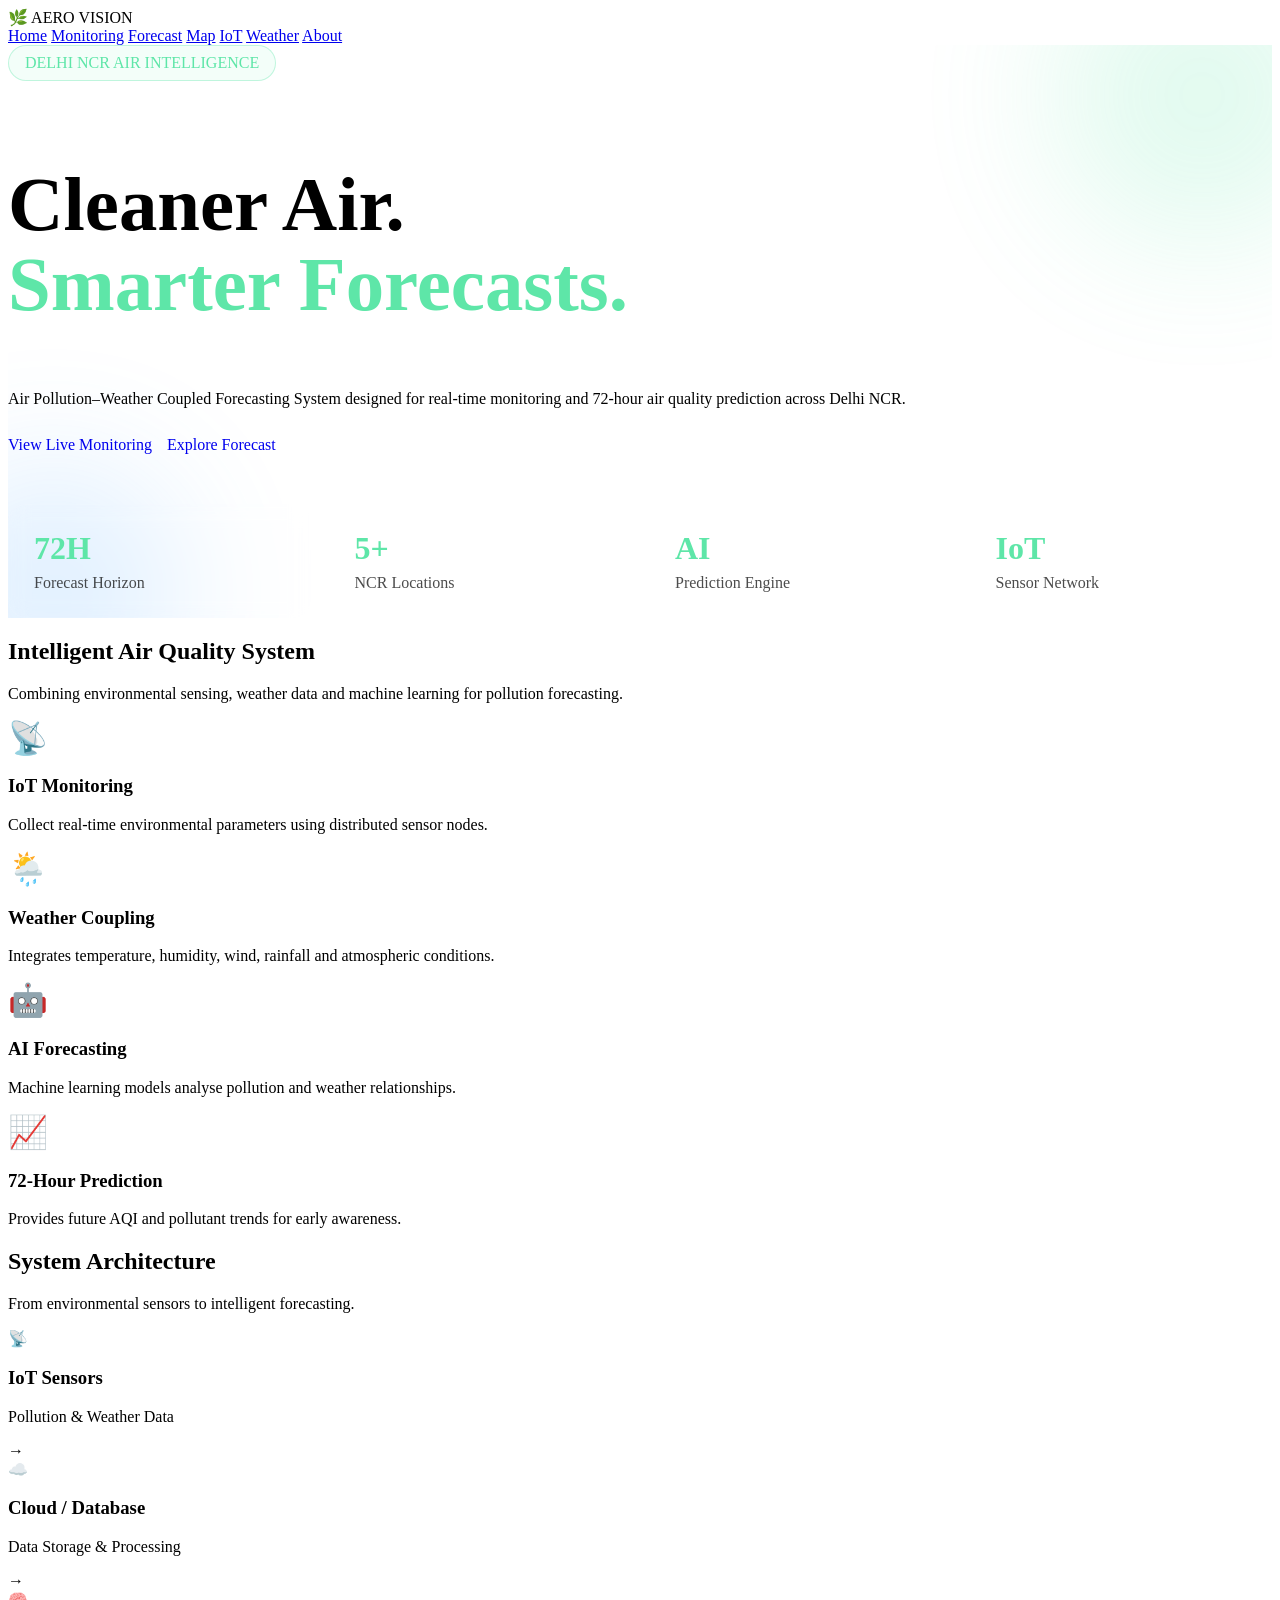
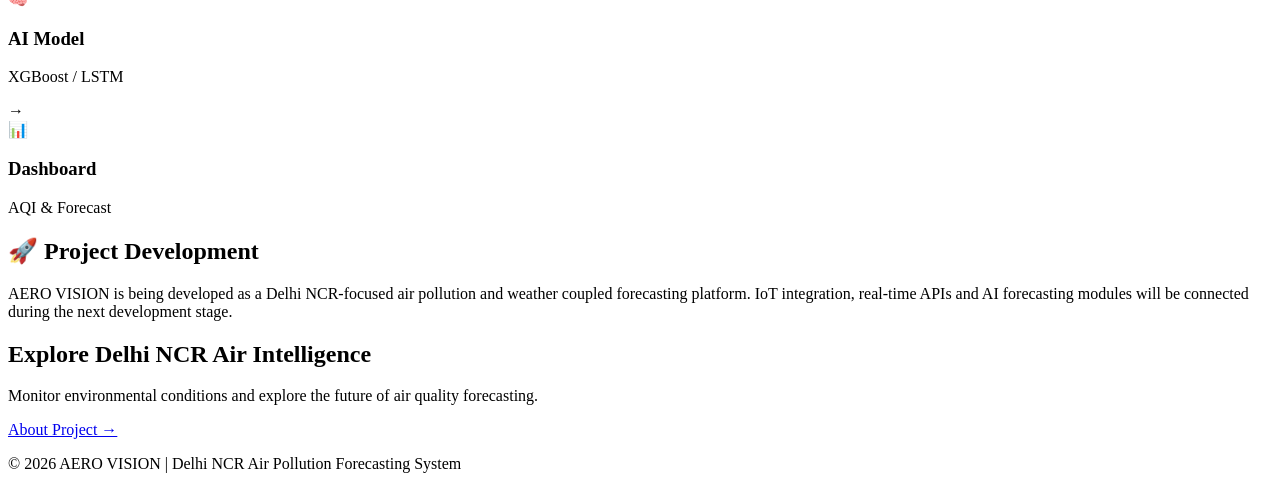
==== commit 60b47744: "Improve styling and structure of index.html Refactor index.html to enhance styling and structure." ====
--- a/index.html
+++ b/index.html
@@ -9,271 +9,175 @@
     <link rel="stylesheet" href="css/style.css">
 
     <style>
-        /* HOME PAGE ANIMATIONS */
-
-        html {
-            scroll-behavior: smooth;
-        }
-
-        body {
-            overflow-x: hidden;
-        }
-
+        /* INDEX PAGE EXTRA STYLE */
         .hero {
             position: relative;
-            min-height: 78vh;
-            display: flex;
-            align-items: center;
             overflow: hidden;
         }
 
-        .hero::before {
+        .hero::before,
+        .hero::after {
             content: "";
             position: absolute;
-            inset: 0;
-            background:
-                radial-gradient(circle at 20% 30%, rgba(94,230,168,.18), transparent 30%),
-                radial-gradient(circle at 80% 20%, rgba(60,170,255,.15), transparent 30%);
-            animation: glowMove 8s ease-in-out infinite alternate;
-        }
-
-        @keyframes glowMove {
-            from { transform: scale(1); }
-            to { transform: scale(1.15); }
+            border-radius: 50%;
+            filter: blur(70px);
+            opacity: 0.18;
+            pointer-events: none;
+        }
+
+        .hero::before {
+            width: 300px;
+            height: 300px;
+            background: #5ee6a8;
+            top: -100px;
+            right: -80px;
+            animation: floatOrb 6s ease-in-out infinite;
+        }
+
+        .hero::after {
+            width: 250px;
+            height: 250px;
+            background: #4da6ff;
+            bottom: -100px;
+            left: -80px;
+            animation: floatOrb 7s ease-in-out infinite reverse;
         }
 
         .hero-content {
             position: relative;
             z-index: 2;
-            animation: heroIn 1s ease forwards;
-        }
-
-        @keyframes heroIn {
-            from {
-                opacity: 0;
-                transform: translateY(35px);
-            }
-            to {
-                opacity: 1;
-                transform: translateY(0);
-            }
         }
 
         .hero-badge {
             display: inline-block;
-            padding: 8px 15px;
-            border: 1px solid rgba(94,230,168,.45);
+            padding: 8px 16px;
+            border: 1px solid rgba(94,230,168,0.35);
             border-radius: 30px;
             color: #5ee6a8;
-            background: rgba(94,230,168,.07);
+            background: rgba(94,230,168,0.07);
             margin-bottom: 20px;
-            animation: pulse 2s infinite;
-        }
-
-        @keyframes pulse {
-            50% {
-                box-shadow: 0 0 25px rgba(94,230,168,.25);
-            }
+            animation: badgePulse 2.5s infinite;
         }
 
         .hero h1 {
-            font-size: clamp(42px, 7vw, 82px);
-            line-height: 1;
-            margin-bottom: 22px;
+            font-size: clamp(40px, 6vw, 78px);
+            line-height: 1.05;
         }
 
         .hero h1 span {
             color: #5ee6a8;
-            text-shadow: 0 0 30px rgba(94,230,168,.3);
-        }
-
-        .hero p {
-            max-width: 700px;
-            font-size: 18px;
-            color: #b8c5d6;
-            line-height: 1.7;
         }
 
         .hero-buttons {
             display: flex;
             gap: 15px;
-            margin-top: 30px;
             flex-wrap: wrap;
-        }
-
-        .btn-main,
-        .btn-outline {
-            padding: 13px 22px;
-            border-radius: 10px;
+            margin-top: 28px;
+        }
+
+        .hero-buttons a {
             text-decoration: none;
-            transition: .3s;
-        }
-
-        .btn-main {
-            background: #5ee6a8;
-            color: #07111f;
-            font-weight: 700;
-        }
-
-        .btn-main:hover {
-            transform: translateY(-4px);
-            box-shadow: 0 10px 30px rgba(94,230,168,.3);
-        }
-
-        .btn-outline {
-            border: 1px solid #33445c;
-            color: white;
-        }
-
-        .btn-outline:hover {
-            border-color: #5ee6a8;
-            color: #5ee6a8;
-            transform: translateY(-4px);
-        }
-
-        .live-dot {
-            display: inline-block;
-            width: 8px;
-            height: 8px;
-            background: #ffb84d;
-            border-radius: 50%;
-            margin-right: 7px;
-            animation: blink 1.3s infinite;
-        }
-
-        @keyframes blink {
-            50% { opacity: .25; }
         }
 
         .stats-grid {
             display: grid;
             grid-template-columns: repeat(4, 1fr);
             gap: 18px;
-            margin-top: 35px;
+            margin-top: 50px;
         }
 
         .stat-card {
-            padding: 24px;
-            border: 1px solid rgba(255,255,255,.08);
+            padding: 25px;
             border-radius: 18px;
-            background: rgba(255,255,255,.035);
-            backdrop-filter: blur(12px);
-            transition: .35s;
-            animation: cardIn .8s ease forwards;
+            background: rgba(255,255,255,0.035);
+            border: 1px solid rgba(255,255,255,0.08);
+            backdrop-filter: blur(10px);
+            transition: 0.35s ease;
         }
 
         .stat-card:hover {
             transform: translateY(-8px);
-            border-color: rgba(94,230,168,.5);
-            box-shadow: 0 15px 40px rgba(0,0,0,.25);
-        }
-
-        .stat-card small {
-            color: #8493a8;
-        }
-
-        .stat-value {
-            display: block;
+            border-color: #5ee6a8;
+            box-shadow: 0 15px 35px rgba(94,230,168,0.12);
+        }
+
+        .stat-number {
             font-size: 32px;
-            font-weight: 800;
-            margin-top: 8px;
+            font-weight: 700;
             color: #5ee6a8;
         }
 
-        @keyframes cardIn {
-            from {
-                opacity: 0;
-                transform: translateY(25px);
-            }
-            to {
-                opacity: 1;
+        .stat-label {
+            margin-top: 7px;
+            opacity: 0.7;
+        }
+
+        .feature-icon {
+            font-size: 32px;
+            margin-bottom: 15px;
+        }
+
+        .architecture-box {
+            animation: architectureFloat 4s ease-in-out infinite;
+        }
+
+        .architecture-box:nth-child(2) {
+            animation-delay: .4s;
+        }
+
+        .architecture-box:nth-child(3) {
+            animation-delay: .8s;
+        }
+
+        .architecture-box:nth-child(4) {
+            animation-delay: 1.2s;
+        }
+
+        @keyframes floatOrb {
+            0%,100% {
+                transform: translate(0,0) scale(1);
+            }
+            50% {
+                transform: translate(-25px,25px) scale(1.12);
+            }
+        }
+
+        @keyframes badgePulse {
+            0%,100% {
+                box-shadow: 0 0 0 rgba(94,230,168,0);
+            }
+            50% {
+                box-shadow: 0 0 22px rgba(94,230,168,0.18);
+            }
+        }
+
+        @keyframes architectureFloat {
+            0%,100% {
                 transform: translateY(0);
             }
-        }
-
-        .section-title {
-            text-align: center;
-            margin-bottom: 35px;
-        }
-
-        .section-title h2 {
-            font-size: 38px;
-        }
-
-        .section-title p {
-            color: #8493a8;
-        }
-
-        .feature-grid {
-            display: grid;
-            grid-template-columns: repeat(4, 1fr);
-            gap: 20px;
-        }
-
-        .feature-card {
-            padding: 28px;
-            border-radius: 20px;
-            background: rgba(255,255,255,.035);
-            border: 1px solid rgba(255,255,255,.07);
-            transition: .35s;
-        }
-
-        .feature-card:hover {
-            transform: translateY(-8px);
-            border-color: #5ee6a8;
-        }
-
-        .feature-icon {
-            font-size: 35px;
-            margin-bottom: 15px;
-        }
-
-        .feature-card p {
-            color: #8998ac;
-            line-height: 1.6;
-        }
-
-        .architecture {
-            display: flex;
-            justify-content: center;
-            align-items: center;
-            gap: 12px;
-            flex-wrap: wrap;
-            margin-top: 35px;
-        }
-
-        .arch-box {
-            padding: 18px 22px;
-            border-radius: 14px;
-            background: rgba(94,230,168,.07);
-            border: 1px solid rgba(94,230,168,.25);
-            color: #fff;
-        }
-
-        .arrow {
-            color: #5ee6a8;
-            font-size: 25px;
+            50% {
+                transform: translateY(-5px);
+            }
         }
 
         @media (max-width: 900px) {
-            .stats-grid,
-            .feature-grid {
+            .stats-grid {
                 grid-template-columns: repeat(2, 1fr);
             }
         }
 
         @media (max-width: 600px) {
-            .stats-grid,
-            .feature-grid {
+            .stats-grid {
                 grid-template-columns: 1fr;
             }
 
-            .hero {
-                min-height: 70vh;
-            }
-
-            .hero h1 {
-                font-size: 45px;
+            .hero-buttons {
+                flex-direction: column;
+            }
+
+            .hero-buttons .btn {
+                width: 100%;
+                text-align: center;
             }
         }
     </style>
@@ -282,34 +186,25 @@
 <body>
 
 <header class="navbar">
-    <div class="nav-container">
-
-        <a href="index.html" class="logo">
-            🌿 AERO <span>VISION</span>
-        </a>
-
-        <nav>
-            <a href="index.html">Home</a>
-            <a href="monitoring.html">Monitoring</a>
-            <a href="forecast.html">Forecast</a>
-            <a href="map.html">Map</a>
-            <a href="iot.html">IoT</a>
-            <a href="weather.html">Weather</a>
-            <a href="about.html">About</a>
-        </nav>
-
-    </div>
+    <div class="logo">🌿 AERO VISION</div>
+
+    <nav>
+        <a href="index.html">Home</a>
+        <a href="monitoring.html">Monitoring</a>
+        <a href="forecast.html">Forecast</a>
+        <a href="map.html">Map</a>
+        <a href="iot.html">IoT</a>
+        <a href="weather.html">Weather</a>
+        <a href="about.html">About</a>
+    </nav>
 </header>
 
 
-<main>
-
+<!-- HERO -->
 <section class="hero">
-
-    <div class="container hero-content">
+    <div class="hero-content">
 
         <div class="hero-badge">
-            <span class="live-dot"></span>
             DELHI NCR AIR INTELLIGENCE
         </div>
 
@@ -319,100 +214,97 @@
         </h1>
 
         <p>
-            AERO VISION is an Air Pollution–Weather Coupled
-            Forecasting System designed to monitor Delhi NCR air
-            quality and provide high-resolution 72-hour pollution
-            forecasting using IoT, weather data and AI.
+            Air Pollution–Weather Coupled Forecasting System
+            designed for real-time monitoring and 72-hour
+            air quality prediction across Delhi NCR.
         </p>
 
         <div class="hero-buttons">
-            <a href="monitoring.html" class="btn-main">
-                Explore Monitoring →
+            <a href="monitoring.html" class="btn">
+                View Live Monitoring
             </a>
 
-            <a href="forecast.html" class="btn-outline">
-                View Forecast
+            <a href="forecast.html" class="btn">
+                Explore Forecast
             </a>
         </div>
 
+        <!-- STATS -->
         <div class="stats-grid">
 
             <div class="stat-card">
-                <small>AIR QUALITY INDEX</small>
-                <span class="stat-value" data-aqi>--</span>
+                <div class="stat-number">72H</div>
+                <div class="stat-label">Forecast Horizon</div>
             </div>
 
             <div class="stat-card">
-                <small>PM2.5</small>
-                <span class="stat-value" data-pm25>--</span>
+                <div class="stat-number">5+</div>
+                <div class="stat-label">NCR Locations</div>
             </div>
 
             <div class="stat-card">
-                <small>TEMPERATURE</small>
-                <span class="stat-value" data-temperature>--</span>
+                <div class="stat-number">AI</div>
+                <div class="stat-label">Prediction Engine</div>
             </div>
 
             <div class="stat-card">
-                <small>IoT NETWORK</small>
-                <span class="stat-value">OFFLINE</span>
+                <div class="stat-number">IoT</div>
+                <div class="stat-label">Sensor Network</div>
             </div>
 
         </div>
 
     </div>
-
 </section>
 
 
-<section class="section">
-
-    <div class="container">
-
-        <div class="section-title">
-            <h2>Intelligent Air Monitoring</h2>
+<!-- FEATURES -->
+<section>
+
+    <div class="section-title">
+        <h2>Intelligent Air Quality System</h2>
+        <p>
+            Combining environmental sensing, weather data and
+            machine learning for pollution forecasting.
+        </p>
+    </div>
+
+    <div class="feature-grid">
+
+        <div class="feature">
+            <div class="feature-icon">📡</div>
+            <h3>IoT Monitoring</h3>
             <p>
-                One platform connecting sensors, weather and AI.
+                Collect real-time environmental parameters
+                using distributed sensor nodes.
             </p>
         </div>
 
-        <div class="feature-grid">
-
-            <div class="feature-card">
-                <div class="feature-icon">📡</div>
-                <h3>IoT Monitoring</h3>
-                <p>
-                    Collect environmental parameters through
-                    connected sensor nodes and ESP32 devices.
-                </p>
-            </div>
-
-            <div class="feature-card">
-                <div class="feature-icon">🌦️</div>
-                <h3>Weather Coupling</h3>
-                <p>
-                    Combine temperature, humidity, wind and
-                    atmospheric conditions with pollution data.
-                </p>
-            </div>
-
-            <div class="feature-card">
-                <div class="feature-icon">🤖</div>
-                <h3>AI Forecasting</h3>
-                <p>
-                    Machine learning models can process historical
-                    pollution and weather patterns.
-                </p>
-            </div>
-
-            <div class="feature-card">
-                <div class="feature-icon">🔮</div>
-                <h3>72-Hour Prediction</h3>
-                <p>
-                    Forecast future AQI and pollution behaviour
-                    for early awareness and planning.
-                </p>
-            </div>
-
+        <div class="feature">
+            <div class="feature-icon">🌦️</div>
+            <h3>Weather Coupling</h3>
+            <p>
+                Integrates temperature, humidity, wind,
+                rainfall and atmospheric conditions.
+            </p>
+        </div>
+
+        <div class="feature">
+            <div class="feature-icon">🤖</div>
+            <h3>AI Forecasting</h3>
+            <p>
+                Machine learning models analyse pollution
+                and weather relationships.
+            </p>
+        </div>
+
+        <div class="feature">
+            <div class="feature-icon">📈</div>
+            <h3>72-Hour Prediction</h3>
+            <p>
+                Provides future AQI and pollutant trends
+                for early awareness.
+            </p>
         </div>
 
     </div>
@@ -420,35 +312,44 @@
 </section>
 
 
-<section class="section">
-
-    <div class="container">
-
-        <div class="section-title">
-            <h2>System Architecture</h2>
-            <p>From physical sensors to intelligent forecasting.</p>
-        </div>
-
-        <div class="architecture">
-
-            <div class="arch-box">📡 IoT Sensors</div>
-
-            <div class="arrow">→</div>
-
-            <div class="arch-box">📶 ESP32</div>
-
-            <div class="arrow">→</div>
-
-            <div class="arch-box">☁️ Cloud</div>
-
-            <div class="arrow">→</div>
-
-            <div class="arch-box">🤖 AI Model</div>
-
-            <div class="arrow">→</div>
-
-            <div class="arch-box">📊 Dashboard</div>
-
+<!-- ARCHITECTURE -->
+<section>
+
+    <div class="section-title">
+        <h2>System Architecture</h2>
+        <p>From environmental sensors to intelligent forecasting.</p>
+    </div>
+
+    <div class="architecture">
+
+        <div class="architecture-box">
+            <span>📡</span>
+            <h3>IoT Sensors</h3>
+            <p>Pollution & Weather Data</p>
+        </div>
+
+        <div class="arrow">→</div>
+
+        <div class="architecture-box">
+            <span>☁️</span>
+            <h3>Cloud / Database</h3>
+            <p>Data Storage & Processing</p>
+        </div>
+
+        <div class="arrow">→</div>
+
+        <div class="architecture-box">
+            <span>🧠</span>
+            <h3>AI Model</h3>
+            <p>XGBoost / LSTM</p>
+        </div>
+
+        <div class="arrow">→</div>
+
+        <div class="architecture-box">
+            <span>📊</span>
+            <h3>Dashboard</h3>
+            <p>AQI & Forecast</p>
         </div>
 
     </div>
@@ -456,79 +357,48 @@
 </section>
 
 
-<section class="section">
-
-    <div class="container">
-
-        <div class="section-title">
-            <h2>Built for Delhi NCR</h2>
-
-            <p>
-                Understanding the interaction between
-                weather and air pollution.
-            </p>
-        </div>
-
-        <div class="feature-grid">
-
-            <div class="feature-card">
-                <h3>PM2.5</h3>
-                <p>
-                    Track fine particulate pollution and its
-                    relationship with atmospheric conditions.
-                </p>
-            </div>
-
-            <div class="feature-card">
-                <h3>Ground-Level O₃</h3>
-                <p>
-                    Include ozone behaviour as part of the
-                    coupled air-quality analysis.
-                </p>
-            </div>
-
-            <div class="feature-card">
-                <h3>Inversion Layers</h3>
-                <p>
-                    Identify weather conditions that can trap
-                    pollutants close to the ground.
-                </p>
-            </div>
-
-            <div class="feature-card">
-                <h3>PBL Height</h3>
-                <p>
-                    Atmospheric boundary-layer information can
-                    support pollution dispersion analysis.
-                </p>
-            </div>
-
-        </div>
+<!-- PROJECT STATUS -->
+<section>
+
+    <div class="info-box">
+
+        <h2>🚀 Project Development</h2>
+
+        <p>
+            AERO VISION is being developed as a Delhi NCR-focused
+            air pollution and weather coupled forecasting platform.
+            IoT integration, real-time APIs and AI forecasting
+            modules will be connected during the next development stage.
+        </p>
 
     </div>
 
 </section>
 
-</main>
-
-
-<footer class="footer">
-
-    <div class="container">
-
-        <h3>🌿 AERO VISION</h3>
+
+<!-- CTA -->
+<section>
+
+    <div class="cta">
+
+        <h2>Explore Delhi NCR Air Intelligence</h2>
 
         <p>
-            Air Pollution–Weather Coupled Forecasting System
-            | Delhi NCR Focus
+            Monitor environmental conditions and explore
+            the future of air quality forecasting.
         </p>
 
-        <p>
-            © 2026 AERO VISION
-        </p>
-
-    </div>
-
+        <a href="about.html" class="btn">
+            About Project →
+        </a>
+
+    </div>
+
+</section>
+
+
+<footer>
+    <p>© 2026 AERO VISION | Delhi NCR Air Pollution Forecasting System</p>
 </footer>
 
 
--- a/css/style.css
+++ b/css/style.css
@@ -1,813 +1,233 @@
-* {
-    margin: 0;
-    padding: 0;
-    box-sizing: border-box;
-}
-
-html {
-    scroll-behavior: smooth;
-}
-
+/* =========================================
+   AERO VISION - ANIMATION ONLY
+   Existing layout remains unchanged
+   ========================================= */
+
+/* Page smooth entrance */
 body {
-    font-family: Arial, Helvetica, sans-serif;
-    background: #07111f;
-    color: #e8f0f7;
-    line-height: 1.6;
-}
-
-a {
-    text-decoration: none;
-    color: inherit;
-}
-
-
-/* NAVBAR */
-
+    animation: pageFade 0.8s ease-out;
+}
+
+@keyframes pageFade {
+    from {
+        opacity: 0;
+    }
+    to {
+        opacity: 1;
+    }
+}
+
+/* Navbar */
 .navbar {
-    min-height: 72px;
-    padding: 0 6%;
-    display: flex;
-    align-items: center;
-    justify-content: space-between;
-    background: #081522;
-    border-bottom: 1px solid #183044;
-    position: sticky;
-    top: 0;
-    z-index: 1000;
-}
-
+    animation: navDown 0.7s ease-out;
+}
+
+@keyframes navDown {
+    from {
+        opacity: 0;
+        transform: translateY(-20px);
+    }
+    to {
+        opacity: 1;
+        transform: translateY(0);
+    }
+}
+
+/* Logo */
 .logo {
-    font-size: 20px;
-    font-weight: 800;
-    letter-spacing: 1px;
-}
-
-.logo span {
-    color: #5ee6a8;
-}
-
-.navbar nav {
-    display: flex;
-    gap: 24px;
-    align-items: center;
-}
-
-.navbar nav a {
-    color: #aebdca;
-    font-size: 14px;
-    font-weight: 600;
-    transition: 0.3s;
-}
-
-.navbar nav a:hover,
-.navbar nav a.active {
-    color: #5ee6a8;
-}
-
-
-/* HERO */
-
-.hero {
-    min-height: 620px;
-    display: flex;
-    align-items: center;
-    padding: 80px 8%;
-    background:
-        radial-gradient(circle at 80% 30%, #123b43 0%, transparent 35%),
-        linear-gradient(135deg, #07111f, #0a1b2b);
-}
-
+    transition: 0.35s ease;
+}
+
+.logo:hover {
+    transform: scale(1.05);
+    text-shadow: 0 0 18px rgba(94, 230, 168, 0.5);
+}
+
+/* Hero */
 .hero-content {
-    max-width: 850px;
-}
-
-.tag,
-.page-header > p:first-child,
-.section-title > p {
-    color: #5ee6a8;
-    font-size: 13px;
-    font-weight: 700;
-    letter-spacing: 2px;
-    text-transform: uppercase;
-}
-
-.hero h1 {
-    margin: 18px 0;
-    font-size: clamp(42px, 6vw, 76px);
-    line-height: 1.05;
-}
-
+    animation: heroEnter 1s ease-out;
+}
+
+@keyframes heroEnter {
+    from {
+        opacity: 0;
+        transform: translateY(35px);
+    }
+    to {
+        opacity: 1;
+        transform: translateY(0);
+    }
+}
+
+/* Hero green heading */
 .hero h1 span {
-    display: block;
-    color: #5ee6a8;
-}
-
-.hero-text {
-    max-width: 680px;
-    color: #aebdca;
-    font-size: 18px;
-}
-
-.hero-buttons {
-    display: flex;
-    gap: 15px;
-    margin-top: 35px;
-    flex-wrap: wrap;
-}
-
-
-/* BUTTONS */
-
+    animation: greenGlow 3s ease-in-out infinite alternate;
+}
+
+@keyframes greenGlow {
+    from {
+        text-shadow: 0 0 5px rgba(94, 230, 168, 0.15);
+    }
+    to {
+        text-shadow: 0 0 22px rgba(94, 230, 168, 0.45);
+    }
+}
+
+/* Buttons */
 .btn {
-    display: inline-block;
-    padding: 13px 23px;
-    border-radius: 8px;
-    font-weight: 700;
-    transition: 0.3s;
-}
-
-.btn.primary {
-    background: #5ee6a8;
-    color: #06121d;
-}
-
-.btn.primary:hover {
-    transform: translateY(-2px);
-    opacity: 0.9;
-}
-
-.btn.secondary {
-    border: 1px solid #315066;
-    color: #dce8ef;
-}
-
-.btn.secondary:hover {
-    border-color: #5ee6a8;
-    color: #5ee6a8;
-}
-
-
-/* SECTIONS */
-
-.section {
-    padding: 80px 7%;
-}
-
-.dark-section {
-    background: #091724;
-}
-
-.section-title {
-    margin-bottom: 40px;
-}
-
-.section-title h2 {
-    margin-top: 7px;
-    font-size: 34px;
-}
-
-
-/* CARDS */
-
-.card-grid {
-    display: grid;
-    grid-template-columns: repeat(4, 1fr);
-    gap: 20px;
-}
-
-.card {
-    padding: 28px;
-    background: #0c1c2b;
-    border: 1px solid #1b3548;
-    border-radius: 14px;
-    transition: 0.3s;
-}
-
-.card:hover {
+    transition: transform 0.3s ease,
+                box-shadow 0.3s ease,
+                border-color 0.3s ease;
+}
+
+.btn:hover {
     transform: translateY(-4px);
-    border-color: #5ee6a8;
-}
-
-.card-icon {
-    font-size: 30px;
-    margin-bottom: 18px;
-}
-
-.card h3 {
-    color: #dce8ef;
-    margin-bottom: 8px;
-}
-
-.card .value {
-    font-size: 34px;
-    font-weight: 800;
-    color: #5ee6a8;
-    margin: 8px 0;
-}
-
-.card p {
-    color: #8fa4b4;
-    font-size: 14px;
-}
-
-.status-offline {
-    color: #ffb86b !important;
-    font-size: 20px !important;
-}
-
-
-/* FEATURES */
-
-.feature-grid {
-    display: grid;
-    grid-template-columns: repeat(4, 1fr);
-    gap: 20px;
-}
-
-.feature {
-    padding: 25px;
-    border: 1px solid #1b3548;
-    border-radius: 14px;
-    background: #0c1c2b;
-}
-
-.feature > span {
-    color: #5ee6a8;
-    font-size: 13px;
-    font-weight: 800;
-}
-
-.feature h3 {
-    margin: 12px 0;
-}
-
-.feature p {
-    color: #94a8b8;
-    font-size: 14px;
-}
-
-
-/* ARCHITECTURE */
-
-.architecture {
-    display: flex;
-    align-items: center;
-    justify-content: center;
-    gap: 15px;
-    flex-wrap: wrap;
-}
-
-.architecture-box {
-    min-width: 150px;
-    min-height: 120px;
-    padding: 20px;
-    display: flex;
-    flex-direction: column;
-    align-items: center;
-    justify-content: center;
-    text-align: center;
-    gap: 5px;
-    background: #0c1c2b;
-    border: 1px solid #254256;
-    border-radius: 12px;
-    font-size: 25px;
-}
-
-.architecture-box strong {
-    font-size: 15px;
-}
-
-.architecture-box small {
-    color: #8fa4b4;
-    font-size: 12px;
-}
-
-.arrow {
-    color: #5ee6a8;
-    font-size: 28px;
-}
-
-
-/* PAGE HEADER */
-
-.page-header {
-    padding: 100px 7% 70px;
-    text-align: center;
-    background: linear-gradient(135deg, #07111f, #0c2230);
-}
-
-.page-header h1 {
-    margin: 12px 0;
-    font-size: clamp(38px, 5vw, 60px);
-}
-
-.page-header p:last-child {
-    max-width: 700px;
-    margin: auto;
-    color: #9db0bf;
-}
-
-
-/* STATUS */
-
-.data-status {
-    display: flex;
-    justify-content: space-between;
-    align-items: center;
-    padding: 18px 22px;
-    margin-bottom: 30px;
-    border: 1px solid #294255;
-    background: #0b1b29;
-    border-radius: 10px;
-}
-
-.status-dot {
-    display: inline-block;
-    width: 9px;
-    height: 9px;
-    margin-right: 8px;
-    border-radius: 50%;
-    background: #ffb86b;
-}
-
-
-/* PARAMETER GRID */
-
-.parameter-grid {
-    display: grid;
-    grid-template-columns: repeat(3, 1fr);
-    gap: 18px;
-}
-
-.parameter-card {
-    display: flex;
-    align-items: center;
-    gap: 18px;
-    padding: 22px;
-    background: #0c1c2b;
-    border: 1px solid #1b3548;
-    border-radius: 12px;
-}
-
-.parameter-card > span {
-    font-size: 28px;
-}
-
-.parameter-card h3 {
-    font-size: 14px;
-    color: #8fa4b4;
-}
-
-.parameter-card strong {
-    color: #e8f0f7;
-    font-size: 20px;
-}
-
-
-/* TABLE */
-
-.table-container {
-    overflow-x: auto;
-}
-
-table {
-    width: 100%;
-    border-collapse: collapse;
-    background: #0c1c2b;
-    border-radius: 12px;
-    overflow: hidden;
-}
-
-th,
-td {
-    padding: 17px 20px;
-    text-align: left;
-    border-bottom: 1px solid #1b3548;
-}
-
-th {
-    color: #5ee6a8;
-    background: #0a1724;
-}
-
-td {
-    color: #b7c6d0;
-}
-
-
-/* INFO BOX */
-
-.info-box {
-    width: 86%;
-    margin: 20px auto 70px;
-    padding: 25px;
-    display: flex;
-    gap: 20px;
-    align-items: flex-start;
-    background: #0c1c2b;
-    border: 1px solid #315066;
-    border-radius: 14px;
-}
-
-.info-icon {
-    font-size: 30px;
-}
-
-.info-box h3 {
-    margin-bottom: 6px;
-}
-
-.info-box p {
-    color: #91a6b5;
-}
-
-
-/* FORECAST */
-
-.forecast-grid {
-    display: grid;
-    grid-template-columns: repeat(5, 1fr);
-    gap: 15px;
-}
-
-.forecast-card {
-    padding: 25px;
-    text-align: center;
-    background: #0c1c2b;
-    border: 1px solid #1b3548;
-    border-radius: 12px;
-}
-
-.forecast-card span {
-    color: #5ee6a8;
-    font-size: 13px;
-    font-weight: bold;
-}
-
-.forecast-card h2 {
-    margin: 15px 0 0;
-    font-size: 40px;
-}
-
-.forecast-card p {
-    color: #8fa4b4;
-}
-
-.forecast-card small {
-    color: #718797;
-}
-
-
-/* MAP */
-
-.map-panel {
-    background: #0c1c2b;
-    border: 1px solid #1b3548;
-    border-radius: 14px;
-    padding: 25px;
-}
-
-.map-title {
-    display: flex;
-    justify-content: space-between;
-    gap: 20px;
-    margin-bottom: 20px;
-}
-
-.map-title p {
-    color: #8fa4b4;
-}
-
-.map-status {
-    color: #ffb86b;
-    font-size: 13px;
-}
-
-.ncr-map {
-    position: relative;
-    min-height: 500px;
-    overflow: hidden;
-    border-radius: 12px;
-    background:
-        linear-gradient(30deg, transparent 48%, #183447 49%, transparent 50%),
-        linear-gradient(-30deg, transparent 48%, #183447 49%, transparent 50%),
-        #102738;
-}
-
-.ncr-map::before {
-    content: "DELHI NCR";
-    position: absolute;
-    top: 40%;
-    left: 35%;
-    font-size: 55px;
-    font-weight: 800;
-    color: rgba(94, 230, 168, 0.08);
-}
-
-.map-marker {
-    position: absolute;
-    display: flex;
-    align-items: center;
-    gap: 8px;
-}
-
-.marker-dot {
-    width: 15px;
-    height: 15px;
-    border-radius: 50%;
-    background: #5ee6a8;
-    box-shadow: 0 0 15px rgba(94, 230, 168, 0.5);
-}
-
-.marker-label {
-    padding: 7px 10px;
-    background: #07111f;
-    border: 1px solid #315066;
-    border-radius: 7px;
-    display: flex;
-    flex-direction: column;
-}
-
-.marker-label strong {
-    font-size: 12px;
-}
-
-.marker-label small {
-    color: #7f95a5;
-    font-size: 10px;
-}
-
-.marker-delhi {
-    top: 40%;
-    left: 42%;
-}
-
-.marker-noida {
-    top: 43%;
-    left: 58%;
-}
-
-.marker-gurugram {
-    top: 58%;
-    left: 30%;
-}
-
-.marker-faridabad {
-    top: 62%;
-    left: 48%;
-}
-
-.marker-ghaziabad {
-    top: 32%;
-    left: 63%;
-}
-
-.map-legend {
-    display: flex;
-    gap: 25px;
-    margin-top: 20px;
-    flex-wrap: wrap;
-    color: #8fa4b4;
-    font-size: 13px;
-}
-
-.legend-dot {
-    display: inline-block;
-    width: 10px;
-    height: 10px;
-    margin-right: 5px;
-    border-radius: 50%;
-    background: #5ee6a8;
-}
-
-.legend-line {
-    display: inline-block;
-    width: 20px;
-    height: 2px;
-    margin-right: 5px;
-    background: #315066;
-}
-
-
-/* LOCATIONS */
-
-.location-grid,
-.device-grid,
-.component-grid {
-    display: grid;
-    grid-template-columns: repeat(3, 1fr);
-    gap: 20px;
-}
-
+}
+
+/* Cards */
+.card,
+.feature,
+.parameter-card,
 .location-card,
 .device-card,
-.component-card {
-    padding: 25px;
-    background: #0c1c2b;
-    border: 1px solid #1b3548;
-    border-radius: 14px;
-}
-
+.component-card,
+.forecast-card {
+    transition:
+        transform 0.35s ease,
+        border-color 0.35s ease,
+        box-shadow 0.35s ease;
+}
+
+.card:hover,
+.feature:hover,
+.parameter-card:hover,
+.location-card:hover,
+.device-card:hover,
+.component-card:hover,
+.forecast-card:hover {
+    transform: translateY(-7px);
+    border-color: #5ee6a8;
+    box-shadow: 0 12px 30px rgba(0, 0, 0, 0.25);
+}
+
+/* Card icons */
+.card-icon,
 .location-icon,
+.device-icon,
 .component-card > span {
-    font-size: 28px;
-}
-
-.location-card h3,
-.device-card h3,
-.component-card h3 {
-    margin: 12px 0 5px;
-}
-
-.location-card p,
-.device-card p,
-.component-card p {
-    color: #8fa4b4;
-    font-size: 14px;
-}
-
-.location-card strong {
-    display: block;
-    margin-top: 15px;
-    color: #5ee6a8;
-}
-
-.location-card span {
-    color: #ffb86b;
-    font-size: 12px;
-}
-
-
-/* DEVICES */
-
-.device-top {
-    display: flex;
-    justify-content: space-between;
-    align-items: center;
-}
-
-.device-icon {
-    font-size: 30px;
-}
-
-.device-status {
-    color: #ffb86b;
-    font-size: 11px;
-    font-weight: bold;
-}
-
-.device-data {
-    display: flex;
-    justify-content: space-between;
-    margin-top: 15px;
-    padding-top: 10px;
-    border-top: 1px solid #1b3548;
-}
-
-.device-data span {
-    color: #8fa4b4;
-}
-
-
-/* CONTENT */
-
-.content-panel {
-    max-width: 900px;
-    padding: 30px;
-    background: #0c1c2b;
-    border: 1px solid #1b3548;
-    border-radius: 14px;
-}
-
-.content-panel p {
-    margin-bottom: 18px;
-    color: #a7b7c2;
-}
-
-
-/* CTA */
-
-.cta {
-    padding: 90px 7%;
-    text-align: center;
-    background: #0a1a27;
-}
-
-.cta h2 {
-    font-size: 42px;
-    margin-bottom: 10px;
-}
-
-.cta p {
-    color: #8fa4b4;
-    margin-bottom: 25px;
-}
-
-
-/* FOOTER */
-
+    transition: transform 0.35s ease;
+}
+
+.card:hover .card-icon,
+.location-card:hover .location-icon,
+.device-card:hover .device-icon,
+.component-card:hover > span {
+    transform: scale(1.12) rotate(-5deg);
+}
+
+/* AQI / values */
+.card .value {
+    animation: valueGlow 2.5s ease-in-out infinite alternate;
+}
+
+@keyframes valueGlow {
+    from {
+        text-shadow: 0 0 2px rgba(94, 230, 168, 0.1);
+    }
+    to {
+        text-shadow: 0 0 14px rgba(94, 230, 168, 0.35);
+    }
+}
+
+/* Architecture boxes */
+.architecture-box {
+    transition:
+        transform 0.35s ease,
+        border-color 0.35s ease,
+        box-shadow 0.35s ease;
+}
+
+.architecture-box:hover {
+    transform: translateY(-8px) scale(1.02);
+    border-color: #5ee6a8;
+    box-shadow: 0 12px 30px rgba(94, 230, 168, 0.12);
+}
+
+/* Architecture arrows */
+.arrow {
+    animation: arrowPulse 1.5s ease-in-out infinite alternate;
+}
+
+@keyframes arrowPulse {
+    from {
+        opacity: 0.45;
+        transform: translateX(0);
+    }
+    to {
+        opacity: 1;
+        transform: translateX(5px);
+    }
+}
+
+/* Map markers */
+.marker-dot {
+    animation: markerPulse 1.8s ease-in-out infinite;
+}
+
+@keyframes markerPulse {
+    0% {
+        transform: scale(1);
+        box-shadow: 0 0 5px rgba(94, 230, 168, 0.4);
+    }
+
+    50% {
+        transform: scale(1.25);
+        box-shadow: 0 0 22px rgba(94, 230, 168, 0.7);
+    }
+
+    100% {
+        transform: scale(1);
+        box-shadow: 0 0 5px rgba(94, 230, 168, 0.4);
+    }
+}
+
+/* Offline status */
+.status-dot {
+    animation: statusBlink 1.5s ease-in-out infinite;
+}
+
+@keyframes statusBlink {
+    50% {
+        opacity: 0.35;
+    }
+}
+
+/* Page header */
+.page-header {
+    animation: headerFade 0.8s ease-out;
+}
+
+@keyframes headerFade {
+    from {
+        opacity: 0;
+        transform: translateY(-18px);
+    }
+    to {
+        opacity: 1;
+        transform: translateY(0);
+    }
+}
+
+/* Footer */
 footer {
-    padding: 40px 7%;
-    display: flex;
-    justify-content: space-between;
-    gap: 30px;
-    background: #050d16;
-    border-top: 1px solid #183044;
-}
-
-footer strong {
-    color: #5ee6a8;
-}
-
-footer p {
-    color: #718797;
-    font-size: 13px;
-}
-
-
-/* RESPONSIVE */
-
-@media (max-width: 1000px) {
-
-    .navbar {
-        flex-direction: column;
-        gap: 15px;
-        padding: 20px;
-    }
-
-    .navbar nav {
-        flex-wrap: wrap;
-        justify-content: center;
-    }
-
-    .card-grid,
-    .feature-grid {
-        grid-template-columns: repeat(2, 1fr);
-    }
-
-    .forecast-grid {
-        grid-template-columns: repeat(2, 1fr);
-    }
-
-    .parameter-grid {
-        grid-template-columns: repeat(2, 1fr);
-    }
-
-    .location-grid,
-    .device-grid,
-    .component-grid {
-        grid-template-columns: repeat(2, 1fr);
-    }
-
-}
-
-
-@media (max-width: 600px) {
-
-    .hero {
-        min-height: 520px;
-        padding: 60px 6%;
-    }
-
-    .hero h1 {
-        font-size: 40px;
-    }
-
-    .section {
-        padding: 60px 6%;
-    }
-
-    .card-grid,
-    .feature-grid,
-    .forecast-grid,
-    .parameter-grid,
-    .location-grid,
-    .device-grid,
-    .component-grid {
-        grid-template-columns: 1fr;
-    }
-
-    .architecture {
-        flex-direction: column;
-    }
-
-    .arrow {
-        transform: rotate(90deg);
-    }
-
-    .data-status,
-    footer,
-    .map-title {
-        flex-direction: column;
-        align-items: flex-start;
-    }
-
-    .ncr-map {
-        min-height: 400px;
-    }
-
-    .info-box {
-        width: 88%;
-    }
-
-}
+    animation: footerFade 1s ease-out;
+}
+
+@keyframes footerFade {
+    from {
+        opacity: 0;
+    }
+    to {
+        opacity: 1;
+    }
+}
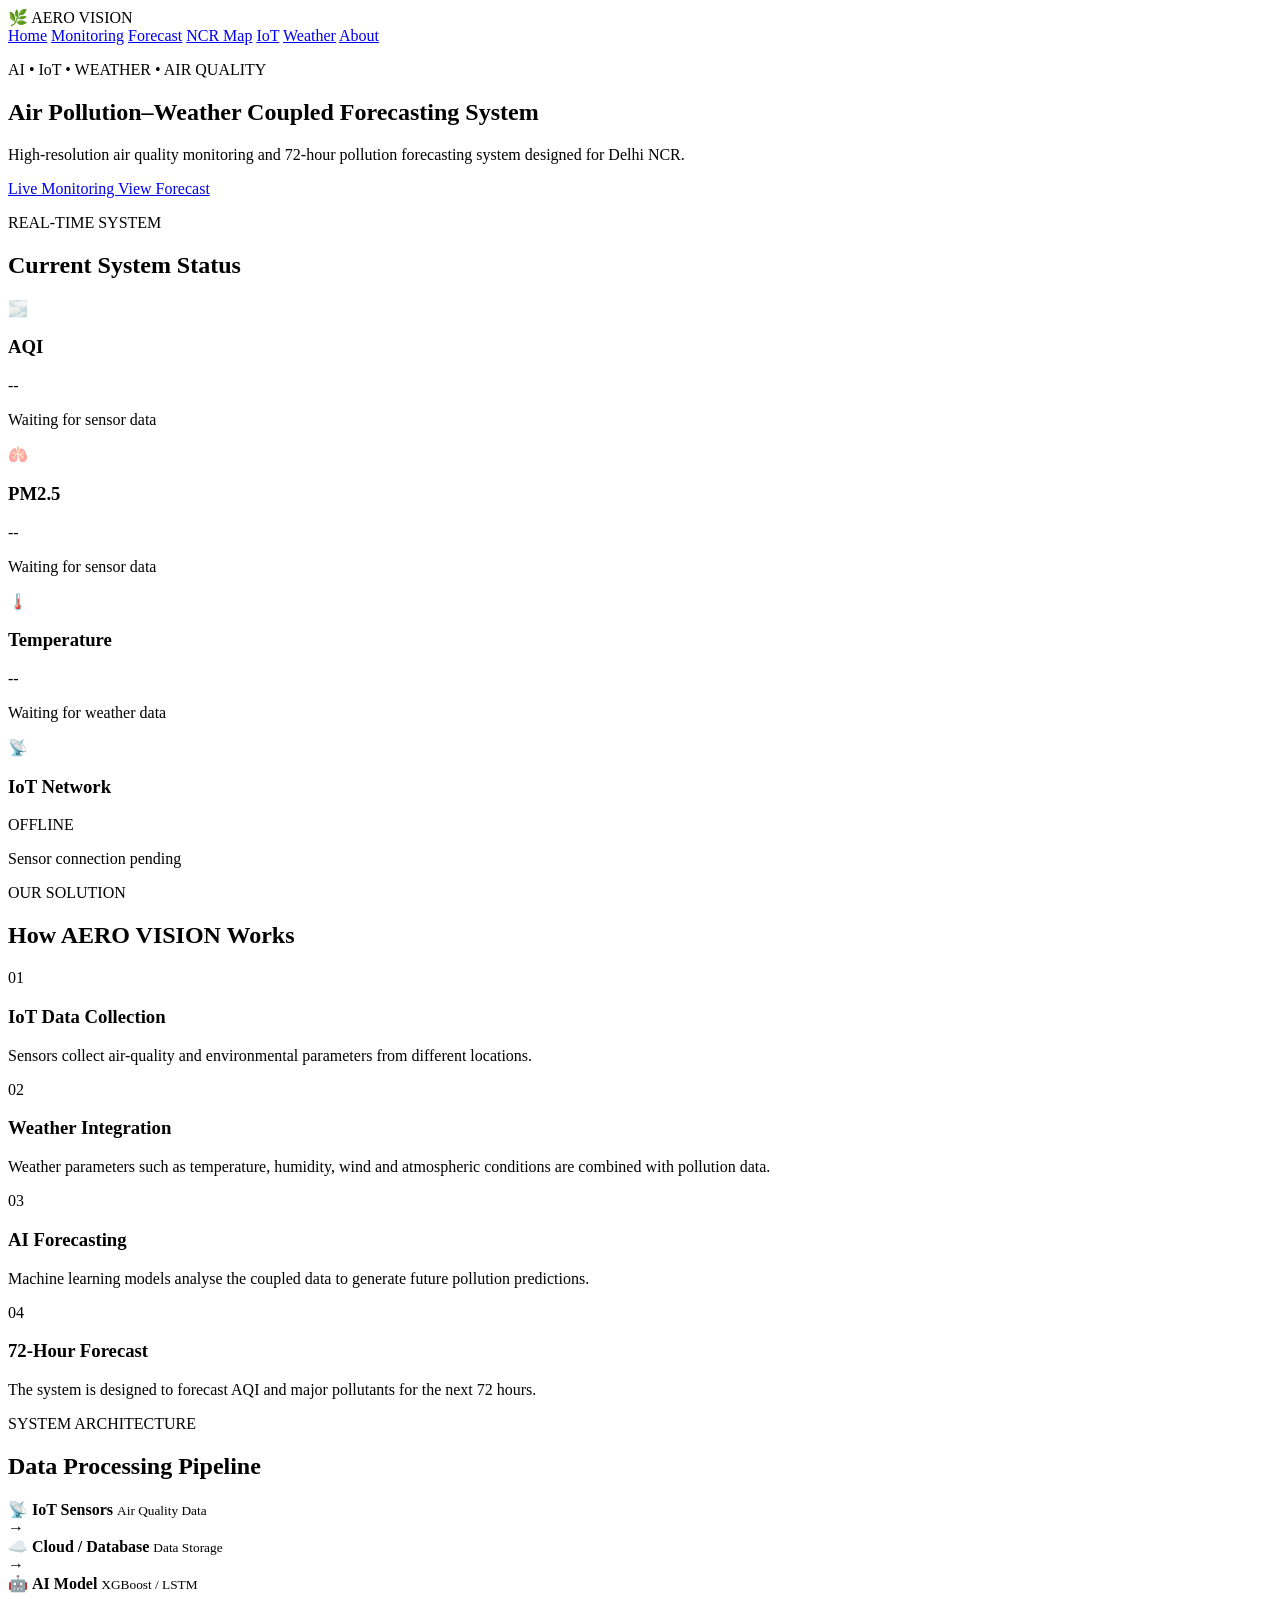
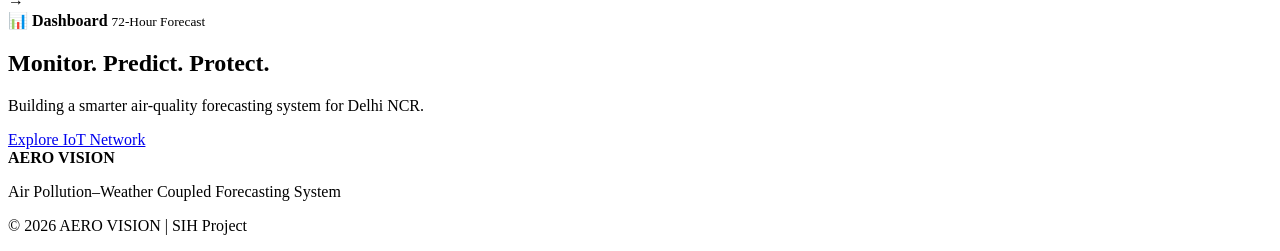
==== commit 2c4bf1b5: "Update index.html" ====
--- a/index.html
+++ b/index.html
@@ -4,405 +4,242 @@
     <meta charset="UTF-8">
     <meta name="viewport" content="width=device-width, initial-scale=1.0">
 
-    <title>AERO VISION | Delhi NCR Air Intelligence</title>
+    <title>AERO VISION | Air Pollution Forecast</title>
 
     <link rel="stylesheet" href="css/style.css">
-
-    <style>
-        /* INDEX PAGE EXTRA STYLE */
-        .hero {
-            position: relative;
-            overflow: hidden;
-        }
-
-        .hero::before,
-        .hero::after {
-            content: "";
-            position: absolute;
-            border-radius: 50%;
-            filter: blur(70px);
-            opacity: 0.18;
-            pointer-events: none;
-        }
-
-        .hero::before {
-            width: 300px;
-            height: 300px;
-            background: #5ee6a8;
-            top: -100px;
-            right: -80px;
-            animation: floatOrb 6s ease-in-out infinite;
-        }
-
-        .hero::after {
-            width: 250px;
-            height: 250px;
-            background: #4da6ff;
-            bottom: -100px;
-            left: -80px;
-            animation: floatOrb 7s ease-in-out infinite reverse;
-        }
-
-        .hero-content {
-            position: relative;
-            z-index: 2;
-        }
-
-        .hero-badge {
-            display: inline-block;
-            padding: 8px 16px;
-            border: 1px solid rgba(94,230,168,0.35);
-            border-radius: 30px;
-            color: #5ee6a8;
-            background: rgba(94,230,168,0.07);
-            margin-bottom: 20px;
-            animation: badgePulse 2.5s infinite;
-        }
-
-        .hero h1 {
-            font-size: clamp(40px, 6vw, 78px);
-            line-height: 1.05;
-        }
-
-        .hero h1 span {
-            color: #5ee6a8;
-        }
-
-        .hero-buttons {
-            display: flex;
-            gap: 15px;
-            flex-wrap: wrap;
-            margin-top: 28px;
-        }
-
-        .hero-buttons a {
-            text-decoration: none;
-        }
-
-        .stats-grid {
-            display: grid;
-            grid-template-columns: repeat(4, 1fr);
-            gap: 18px;
-            margin-top: 50px;
-        }
-
-        .stat-card {
-            padding: 25px;
-            border-radius: 18px;
-            background: rgba(255,255,255,0.035);
-            border: 1px solid rgba(255,255,255,0.08);
-            backdrop-filter: blur(10px);
-            transition: 0.35s ease;
-        }
-
-        .stat-card:hover {
-            transform: translateY(-8px);
-            border-color: #5ee6a8;
-            box-shadow: 0 15px 35px rgba(94,230,168,0.12);
-        }
-
-        .stat-number {
-            font-size: 32px;
-            font-weight: 700;
-            color: #5ee6a8;
-        }
-
-        .stat-label {
-            margin-top: 7px;
-            opacity: 0.7;
-        }
-
-        .feature-icon {
-            font-size: 32px;
-            margin-bottom: 15px;
-        }
-
-        .architecture-box {
-            animation: architectureFloat 4s ease-in-out infinite;
-        }
-
-        .architecture-box:nth-child(2) {
-            animation-delay: .4s;
-        }
-
-        .architecture-box:nth-child(3) {
-            animation-delay: .8s;
-        }
-
-        .architecture-box:nth-child(4) {
-            animation-delay: 1.2s;
-        }
-
-        @keyframes floatOrb {
-            0%,100% {
-                transform: translate(0,0) scale(1);
-            }
-            50% {
-                transform: translate(-25px,25px) scale(1.12);
-            }
-        }
-
-        @keyframes badgePulse {
-            0%,100% {
-                box-shadow: 0 0 0 rgba(94,230,168,0);
-            }
-            50% {
-                box-shadow: 0 0 22px rgba(94,230,168,0.18);
-            }
-        }
-
-        @keyframes architectureFloat {
-            0%,100% {
-                transform: translateY(0);
-            }
-            50% {
-                transform: translateY(-5px);
-            }
-        }
-
-        @media (max-width: 900px) {
-            .stats-grid {
-                grid-template-columns: repeat(2, 1fr);
-            }
-        }
-
-        @media (max-width: 600px) {
-            .stats-grid {
-                grid-template-columns: 1fr;
-            }
-
-            .hero-buttons {
-                flex-direction: column;
-            }
-
-            .hero-buttons .btn {
-                width: 100%;
-                text-align: center;
-            }
-        }
-    </style>
 </head>
 
 <body>
 
-<header class="navbar">
-    <div class="logo">🌿 AERO VISION</div>
-
-    <nav>
-        <a href="index.html">Home</a>
-        <a href="monitoring.html">Monitoring</a>
-        <a href="forecast.html">Forecast</a>
-        <a href="map.html">Map</a>
-        <a href="iot.html">IoT</a>
-        <a href="weather.html">Weather</a>
-        <a href="about.html">About</a>
-    </nav>
-</header>
-
-
-<!-- HERO -->
-<section class="hero">
-    <div class="hero-content">
-
-        <div class="hero-badge">
-            DELHI NCR AIR INTELLIGENCE
-        </div>
-
-        <h1>
-            Cleaner Air.<br>
-            <span>Smarter Forecasts.</span>
-        </h1>
+    <!-- NAVBAR -->
+    <header class="navbar">
+        <div class="logo">
+            🌿 <span>AERO VISION</span>
+        </div>
+
+        <nav>
+            <a href="index.html" class="active">Home</a>
+            <a href="monitoring.html">Monitoring</a>
+            <a href="forecast.html">Forecast</a>
+            <a href="map.html">NCR Map</a>
+            <a href="iot.html">IoT</a>
+            <a href="weather.html">Weather</a>
+            <a href="about.html">About</a>
+        </nav>
+    </header>
+
+
+    <!-- HERO SECTION -->
+    <section class="hero">
+
+        <div class="hero-content">
+
+            <p class="tag">
+                AI • IoT • WEATHER • AIR QUALITY
+            </p>
+
+            <h1>
+                Air Pollution–Weather
+                <span>Coupled Forecasting System</span>
+            </h1>
+
+            <p class="hero-text">
+                High-resolution air quality monitoring and 72-hour
+                pollution forecasting system designed for Delhi NCR.
+            </p>
+
+            <div class="hero-buttons">
+                <a href="monitoring.html" class="btn primary">
+                    Live Monitoring
+                </a>
+
+                <a href="forecast.html" class="btn secondary">
+                    View Forecast
+                </a>
+            </div>
+
+        </div>
+
+    </section>
+
+
+    <!-- SYSTEM STATUS -->
+    <section class="section">
+
+        <div class="section-title">
+            <p>REAL-TIME SYSTEM</p>
+            <h2>Current System Status</h2>
+        </div>
+
+        <div class="card-grid">
+
+            <div class="card">
+                <div class="card-icon">🌫️</div>
+                <h3>AQI</h3>
+                <div class="value">--</div>
+                <p>Waiting for sensor data</p>
+            </div>
+
+            <div class="card">
+                <div class="card-icon">🫁</div>
+                <h3>PM2.5</h3>
+                <div class="value">--</div>
+                <p>Waiting for sensor data</p>
+            </div>
+
+            <div class="card">
+                <div class="card-icon">🌡️</div>
+                <h3>Temperature</h3>
+                <div class="value">--</div>
+                <p>Waiting for weather data</p>
+            </div>
+
+            <div class="card">
+                <div class="card-icon">📡</div>
+                <h3>IoT Network</h3>
+                <div class="value status-offline">
+                    OFFLINE
+                </div>
+                <p>Sensor connection pending</p>
+            </div>
+
+        </div>
+
+    </section>
+
+
+    <!-- PROJECT DESCRIPTION -->
+    <section class="section dark-section">
+
+        <div class="section-title">
+            <p>OUR SOLUTION</p>
+            <h2>How AERO VISION Works</h2>
+        </div>
+
+        <div class="feature-grid">
+
+            <div class="feature">
+                <span>01</span>
+                <h3>IoT Data Collection</h3>
+                <p>
+                    Sensors collect air-quality and environmental
+                    parameters from different locations.
+                </p>
+            </div>
+
+            <div class="feature">
+                <span>02</span>
+                <h3>Weather Integration</h3>
+                <p>
+                    Weather parameters such as temperature,
+                    humidity, wind and atmospheric conditions
+                    are combined with pollution data.
+                </p>
+            </div>
+
+            <div class="feature">
+                <span>03</span>
+                <h3>AI Forecasting</h3>
+                <p>
+                    Machine learning models analyse the coupled
+                    data to generate future pollution predictions.
+                </p>
+            </div>
+
+            <div class="feature">
+                <span>04</span>
+                <h3>72-Hour Forecast</h3>
+                <p>
+                    The system is designed to forecast AQI and
+                    major pollutants for the next 72 hours.
+                </p>
+            </div>
+
+        </div>
+
+    </section>
+
+
+    <!-- ARCHITECTURE -->
+    <section class="section">
+
+        <div class="section-title">
+            <p>SYSTEM ARCHITECTURE</p>
+            <h2>Data Processing Pipeline</h2>
+        </div>
+
+        <div class="architecture">
+
+            <div class="architecture-box">
+                📡
+                <strong>IoT Sensors</strong>
+                <small>Air Quality Data</small>
+            </div>
+
+            <div class="arrow">→</div>
+
+            <div class="architecture-box">
+                ☁️
+                <strong>Cloud / Database</strong>
+                <small>Data Storage</small>
+            </div>
+
+            <div class="arrow">→</div>
+
+            <div class="architecture-box">
+                🤖
+                <strong>AI Model</strong>
+                <small>XGBoost / LSTM</small>
+            </div>
+
+            <div class="arrow">→</div>
+
+            <div class="architecture-box">
+                📊
+                <strong>Dashboard</strong>
+                <small>72-Hour Forecast</small>
+            </div>
+
+        </div>
+
+    </section>
+
+
+    <!-- CTA -->
+    <section class="cta">
+
+        <h2>Monitor. Predict. Protect.</h2>
 
         <p>
-            Air Pollution–Weather Coupled Forecasting System
-            designed for real-time monitoring and 72-hour
-            air quality prediction across Delhi NCR.
+            Building a smarter air-quality forecasting system
+            for Delhi NCR.
         </p>
 
-        <div class="hero-buttons">
-            <a href="monitoring.html" class="btn">
-                View Live Monitoring
-            </a>
-
-            <a href="forecast.html" class="btn">
-                Explore Forecast
-            </a>
-        </div>
-
-        <!-- STATS -->
-        <div class="stats-grid">
-
-            <div class="stat-card">
-                <div class="stat-number">72H</div>
-                <div class="stat-label">Forecast Horizon</div>
-            </div>
-
-            <div class="stat-card">
-                <div class="stat-number">5+</div>
-                <div class="stat-label">NCR Locations</div>
-            </div>
-
-            <div class="stat-card">
-                <div class="stat-number">AI</div>
-                <div class="stat-label">Prediction Engine</div>
-            </div>
-
-            <div class="stat-card">
-                <div class="stat-number">IoT</div>
-                <div class="stat-label">Sensor Network</div>
-            </div>
-
-        </div>
-
-    </div>
-</section>
-
-
-<!-- FEATURES -->
-<section>
-
-    <div class="section-title">
-        <h2>Intelligent Air Quality System</h2>
+        <a href="iot.html" class="btn primary">
+            Explore IoT Network
+        </a>
+
+    </section>
+
+
+    <!-- FOOTER -->
+    <footer>
+
+        <div>
+            <strong>AERO VISION</strong>
+            <p>
+                Air Pollution–Weather Coupled Forecasting System
+            </p>
+        </div>
+
         <p>
-            Combining environmental sensing, weather data and
-            machine learning for pollution forecasting.
+            © 2026 AERO VISION | SIH Project
         </p>
-    </div>
-
-    <div class="feature-grid">
-
-        <div class="feature">
-            <div class="feature-icon">📡</div>
-            <h3>IoT Monitoring</h3>
-            <p>
-                Collect real-time environmental parameters
-                using distributed sensor nodes.
-            </p>
-        </div>
-
-        <div class="feature">
-            <div class="feature-icon">🌦️</div>
-            <h3>Weather Coupling</h3>
-            <p>
-                Integrates temperature, humidity, wind,
-                rainfall and atmospheric conditions.
-            </p>
-        </div>
-
-        <div class="feature">
-            <div class="feature-icon">🤖</div>
-            <h3>AI Forecasting</h3>
-            <p>
-                Machine learning models analyse pollution
-                and weather relationships.
-            </p>
-        </div>
-
-        <div class="feature">
-            <div class="feature-icon">📈</div>
-            <h3>72-Hour Prediction</h3>
-            <p>
-                Provides future AQI and pollutant trends
-                for early awareness.
-            </p>
-        </div>
-
-    </div>
-
-</section>
-
-
-<!-- ARCHITECTURE -->
-<section>
-
-    <div class="section-title">
-        <h2>System Architecture</h2>
-        <p>From environmental sensors to intelligent forecasting.</p>
-    </div>
-
-    <div class="architecture">
-
-        <div class="architecture-box">
-            <span>📡</span>
-            <h3>IoT Sensors</h3>
-            <p>Pollution & Weather Data</p>
-        </div>
-
-        <div class="arrow">→</div>
-
-        <div class="architecture-box">
-            <span>☁️</span>
-            <h3>Cloud / Database</h3>
-            <p>Data Storage & Processing</p>
-        </div>
-
-        <div class="arrow">→</div>
-
-        <div class="architecture-box">
-            <span>🧠</span>
-            <h3>AI Model</h3>
-            <p>XGBoost / LSTM</p>
-        </div>
-
-        <div class="arrow">→</div>
-
-        <div class="architecture-box">
-            <span>📊</span>
-            <h3>Dashboard</h3>
-            <p>AQI & Forecast</p>
-        </div>
-
-    </div>
-
-</section>
-
-
-<!-- PROJECT STATUS -->
-<section>
-
-    <div class="info-box">
-
-        <h2>🚀 Project Development</h2>
-
-        <p>
-            AERO VISION is being developed as a Delhi NCR-focused
-            air pollution and weather coupled forecasting platform.
-            IoT integration, real-time APIs and AI forecasting
-            modules will be connected during the next development stage.
-        </p>
-
-    </div>
-
-</section>
-
-
-<!-- CTA -->
-<section>
-
-    <div class="cta">
-
-        <h2>Explore Delhi NCR Air Intelligence</h2>
-
-        <p>
-            Monitor environmental conditions and explore
-            the future of air quality forecasting.
-        </p>
-
-        <a href="about.html" class="btn">
-            About Project →
-        </a>
-
-    </div>
-
-</section>
-
-
-<footer>
-    <p>© 2026 AERO VISION | Delhi NCR Air Pollution Forecasting System</p>
-</footer>
-
-
-<script src="js/app.js"></script>
+
+    </footer>
+
+
+    <script src="js/app.js"></script>
 
 </body>
 </html>
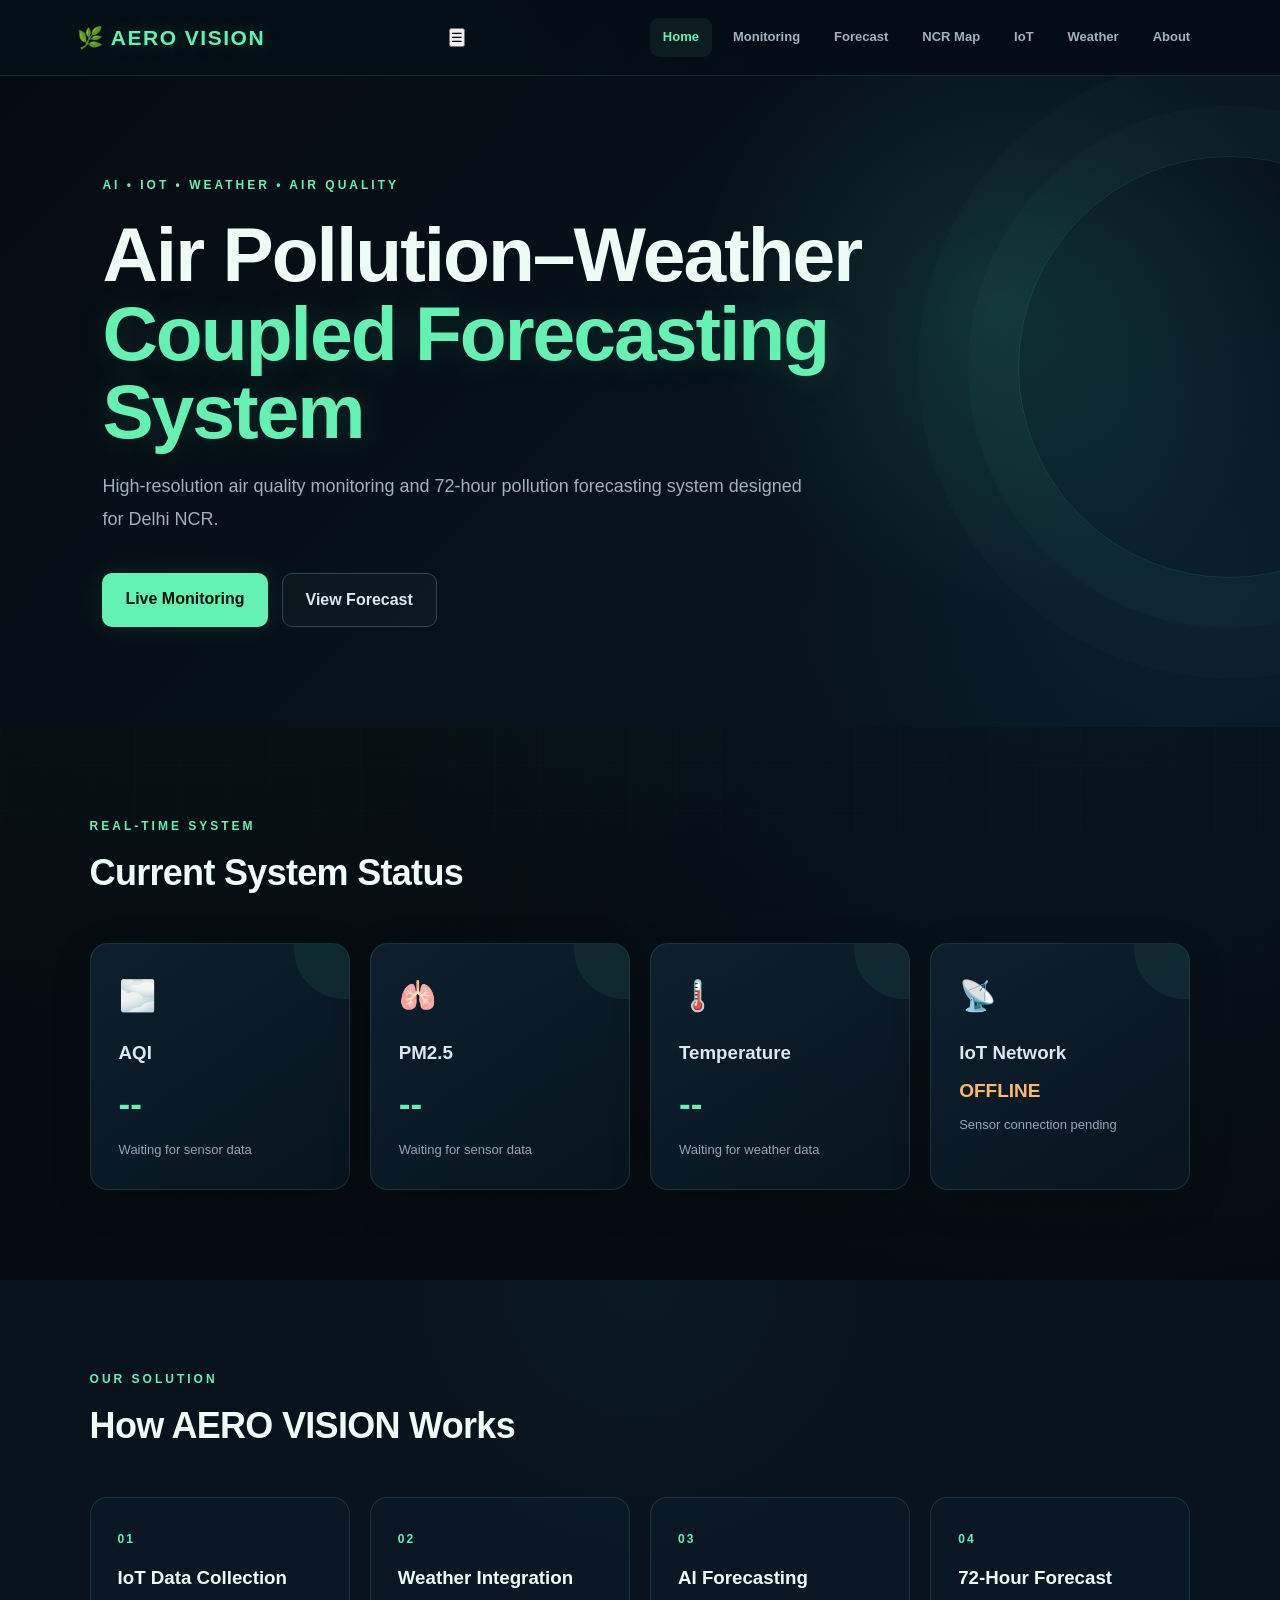
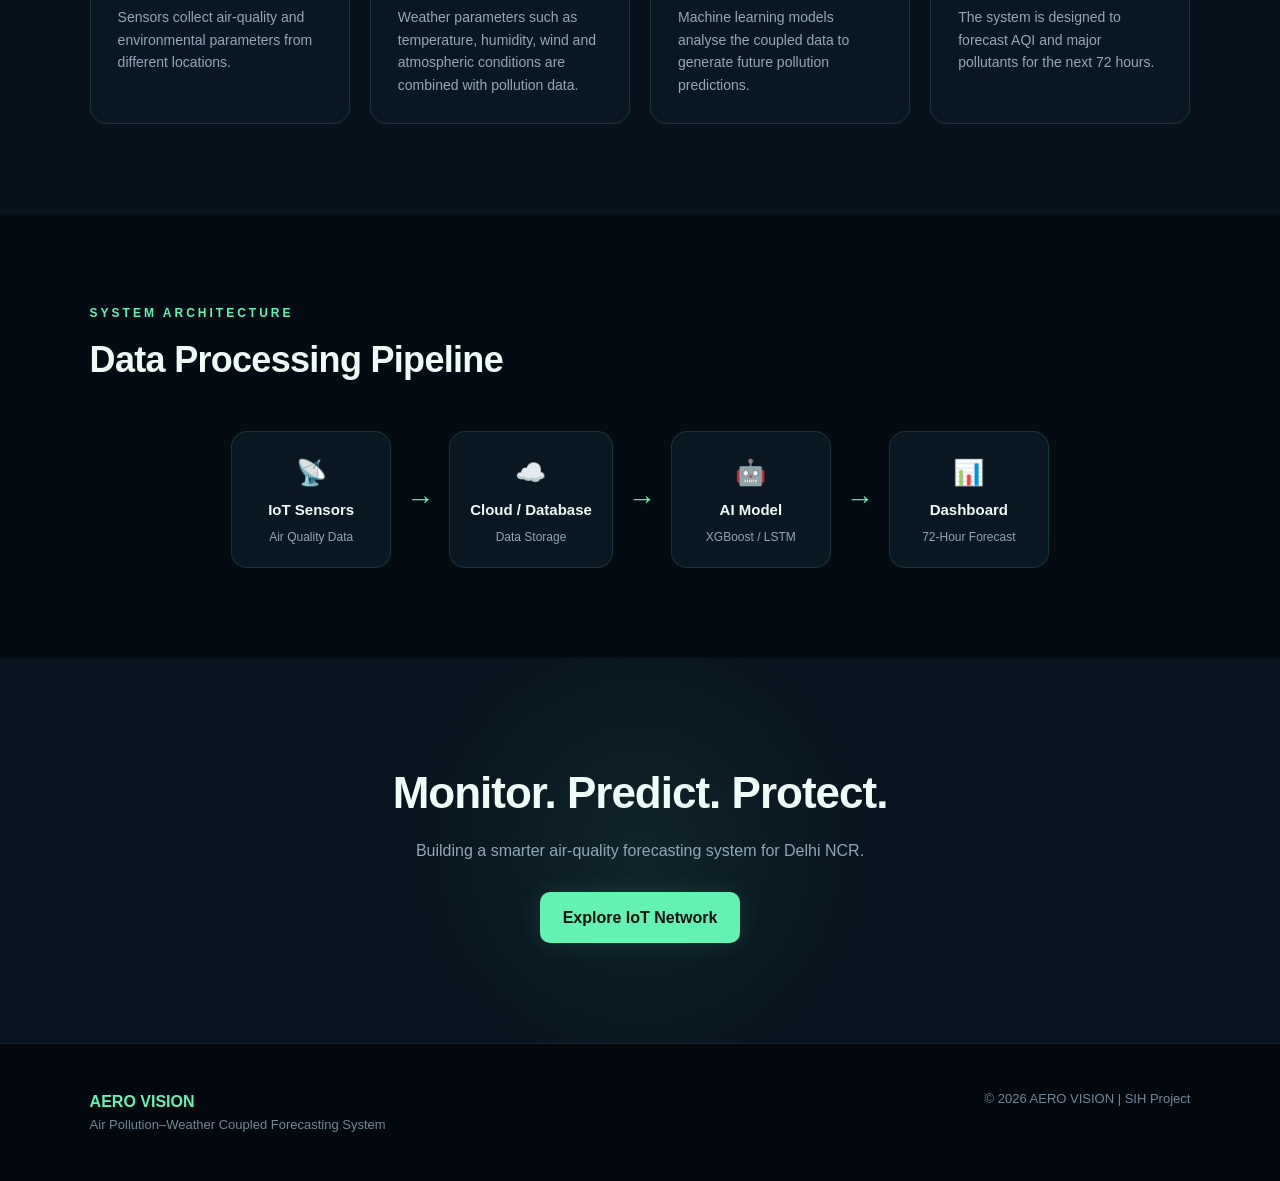
==== commit 878b5887: "Update index.html" ====
--- a/index.html
+++ b/index.html
@@ -12,21 +12,27 @@
 <body>
 
     <!-- NAVBAR -->
-    <header class="navbar">
-        <div class="logo">
-            🌿 <span>AERO VISION</span>
-        </div>
-
-        <nav>
-            <a href="index.html" class="active">Home</a>
-            <a href="monitoring.html">Monitoring</a>
-            <a href="forecast.html">Forecast</a>
-            <a href="map.html">NCR Map</a>
-            <a href="iot.html">IoT</a>
-            <a href="weather.html">Weather</a>
-            <a href="about.html">About</a>
-        </nav>
-    </header>
+   <header class="navbar">
+
+    <div class="logo">
+        🌿 <span>AERO VISION</span>
+    </div>
+
+    <button class="menu-toggle" id="menuToggle">
+        ☰
+    </button>
+
+    <nav id="mainNav">
+        <a href="index.html" class="active">Home</a>
+        <a href="monitoring.html">Monitoring</a>
+        <a href="forecast.html">Forecast</a>
+        <a href="map.html">NCR Map</a>
+        <a href="iot.html">IoT</a>
+        <a href="weather.html">Weather</a>
+        <a href="about.html">About</a>
+    </nav>
+
+</header>
 
 
     <!-- HERO SECTION -->
--- a/css/style.css
+++ b/css/style.css
@@ -1,31 +1,1012 @@
-/* =========================================
-   AERO VISION - ANIMATION ONLY
-   Existing layout remains unchanged
-   ========================================= */
-
-/* Page smooth entrance */
+* {
+    margin: 0;
+    padding: 0;
+    box-sizing: border-box;
+}
+
+html {
+    scroll-behavior: smooth;
+}
+
+:root {
+    --bg: #050b12;
+    --bg2: #08131d;
+    --card: rgba(12, 29, 42, 0.72);
+    --card-solid: #0c1c2b;
+    --border: rgba(105, 235, 190, 0.14);
+    --green: #63f2b2;
+    --green-soft: #39c994;
+    --text: #eefcf7;
+    --muted: #8fa7b7;
+    --orange: #ffb86b;
+    --shadow: 0 20px 60px rgba(0, 0, 0, 0.35);
+}
+
 body {
-    animation: pageFade 0.8s ease-out;
-}
-
-@keyframes pageFade {
+    font-family: Inter, Arial, Helvetica, sans-serif;
+    background:
+        radial-gradient(circle at 15% 10%, rgba(48, 193, 144, 0.08), transparent 28%),
+        radial-gradient(circle at 85% 20%, rgba(42, 136, 170, 0.10), transparent 30%),
+        var(--bg);
+    color: var(--text);
+    line-height: 1.6;
+    overflow-x: hidden;
+}
+
+body::before {
+    content: "";
+    position: fixed;
+    inset: 0;
+    pointer-events: none;
+    background-image:
+        linear-gradient(rgba(255,255,255,0.015) 1px, transparent 1px),
+        linear-gradient(90deg, rgba(255,255,255,0.015) 1px, transparent 1px);
+    background-size: 45px 45px;
+    mask-image: linear-gradient(to bottom, black, transparent 80%);
+    z-index: -1;
+}
+
+a {
+    text-decoration: none;
+    color: inherit;
+}
+
+
+/* =========================
+   NAVBAR
+========================= */
+
+.navbar {
+    min-height: 76px;
+    padding: 0 6%;
+    display: flex;
+    align-items: center;
+    justify-content: space-between;
+    background: rgba(5, 13, 22, 0.78);
+    backdrop-filter: blur(18px);
+    -webkit-backdrop-filter: blur(18px);
+    border-bottom: 1px solid var(--border);
+    position: sticky;
+    top: 0;
+    z-index: 1000;
+}
+
+.logo {
+    font-size: 21px;
+    font-weight: 900;
+    letter-spacing: 1.5px;
+}
+
+.logo span {
+    color: var(--green);
+    text-shadow: 0 0 18px rgba(99, 242, 178, 0.25);
+}
+
+.navbar nav {
+    display: flex;
+    gap: 8px;
+    align-items: center;
+}
+
+.navbar nav a {
+    color: #9eb2c0;
+    font-size: 13px;
+    font-weight: 700;
+    padding: 9px 13px;
+    border-radius: 9px;
+    transition: 0.3s ease;
+}
+
+.navbar nav a:hover,
+.navbar nav a.active {
+    color: var(--green);
+    background: rgba(99, 242, 178, 0.07);
+}
+
+
+/* =========================
+   HERO
+========================= */
+
+.hero {
+    min-height: 650px;
+    display: flex;
+    align-items: center;
+    padding: 100px 8%;
+    position: relative;
+    overflow: hidden;
+    background:
+        radial-gradient(circle at 78% 35%, rgba(61, 210, 166, 0.14), transparent 28%),
+        radial-gradient(circle at 90% 70%, rgba(29, 103, 137, 0.13), transparent 30%),
+        linear-gradient(135deg, #050b12, #081722);
+}
+
+.hero::after {
+    content: "";
+    position: absolute;
+    width: 420px;
+    height: 420px;
+    right: -160px;
+    top: 80px;
+    border: 1px solid rgba(99, 242, 178, 0.12);
+    border-radius: 50%;
+    box-shadow:
+        0 0 0 50px rgba(99, 242, 178, 0.025),
+        0 0 0 100px rgba(99, 242, 178, 0.018);
+}
+
+.hero-content {
+    max-width: 900px;
+    position: relative;
+    z-index: 2;
+}
+
+.tag,
+.page-header > p:first-child,
+.section-title > p {
+    color: var(--green);
+    font-size: 12px;
+    font-weight: 800;
+    letter-spacing: 3px;
+    text-transform: uppercase;
+}
+
+.hero h1 {
+    margin: 20px 0;
+    font-size: clamp(44px, 6vw, 78px);
+    line-height: 1.02;
+    letter-spacing: -2px;
+}
+
+.hero h1 span {
+    display: block;
+    color: var(--green);
+    text-shadow: 0 0 35px rgba(99, 242, 178, 0.15);
+}
+
+.hero-text {
+    max-width: 700px;
+    color: #9db1bf;
+    font-size: 18px;
+    line-height: 1.8;
+}
+
+.hero-buttons {
+    display: flex;
+    gap: 14px;
+    margin-top: 38px;
+    flex-wrap: wrap;
+}
+
+
+/* =========================
+   BUTTONS
+========================= */
+
+.btn {
+    display: inline-block;
+    padding: 13px 23px;
+    border-radius: 10px;
+    font-weight: 800;
+    transition: 0.3s ease;
+}
+
+.btn.primary {
+    background: var(--green);
+    color: #04100c;
+    box-shadow: 0 0 25px rgba(99, 242, 178, 0.12);
+}
+
+.btn.primary:hover {
+    transform: translateY(-3px);
+    box-shadow: 0 12px 30px rgba(99, 242, 178, 0.18);
+}
+
+.btn.secondary {
+    border: 1px solid #294657;
+    color: #dce8ef;
+    background: rgba(255,255,255,0.025);
+}
+
+.btn.secondary:hover {
+    border-color: var(--green);
+    color: var(--green);
+    transform: translateY(-3px);
+}
+
+
+/* =========================
+   SECTIONS
+========================= */
+
+.section {
+    padding: 90px 7%;
+    position: relative;
+}
+
+.dark-section {
+    background:
+        radial-gradient(circle at 50% 0%, rgba(99, 242, 178, 0.035), transparent 35%),
+        #07121c;
+}
+
+.section-title {
+    margin-bottom: 42px;
+}
+
+.section-title h2 {
+    margin-top: 8px;
+    font-size: 36px;
+    letter-spacing: -0.7px;
+}
+
+
+/* =========================
+   CARDS
+========================= */
+
+.card-grid {
+    display: grid;
+    grid-template-columns: repeat(4, 1fr);
+    gap: 20px;
+}
+
+.card {
+    position: relative;
+    padding: 28px;
+    background: linear-gradient(
+        145deg,
+        rgba(15, 36, 51, 0.82),
+        rgba(8, 22, 33, 0.82)
+    );
+    backdrop-filter: blur(12px);
+    border: 1px solid var(--border);
+    border-radius: 18px;
+    transition: 0.35s ease;
+    box-shadow: 0 12px 40px rgba(0,0,0,0.16);
+    overflow: hidden;
+}
+
+.card::before {
+    content: "";
+    position: absolute;
+    width: 100px;
+    height: 100px;
+    right: -45px;
+    top: -45px;
+    border-radius: 50%;
+    background: rgba(99, 242, 178, 0.07);
+}
+
+.card:hover {
+    transform: translateY(-7px);
+    border-color: rgba(99, 242, 178, 0.42);
+    box-shadow: 0 20px 55px rgba(0,0,0,0.28);
+}
+
+.card-icon {
+    font-size: 30px;
+    margin-bottom: 18px;
+}
+
+.card h3 {
+    color: #dce8ef;
+    margin-bottom: 8px;
+}
+
+.card .value {
+    font-size: 35px;
+    font-weight: 900;
+    color: var(--green);
+    margin: 8px 0;
+}
+
+.card p {
+    color: var(--muted);
+    font-size: 13px;
+}
+
+.status-offline {
+    color: var(--orange) !important;
+    font-size: 19px !important;
+}
+
+
+/* =========================
+   FEATURES
+========================= */
+
+.feature-grid {
+    display: grid;
+    grid-template-columns: repeat(4, 1fr);
+    gap: 20px;
+}
+
+.feature {
+    padding: 27px;
+    background: rgba(12, 28, 43, 0.62);
+    border: 1px solid var(--border);
+    border-radius: 17px;
+    transition: 0.3s ease;
+}
+
+.feature:hover {
+    transform: translateY(-5px);
+    background: rgba(17, 39, 55, 0.75);
+    border-color: rgba(99, 242, 178, 0.28);
+}
+
+.feature > span {
+    color: var(--green);
+    font-size: 12px;
+    font-weight: 900;
+    letter-spacing: 2px;
+}
+
+.feature h3 {
+    margin: 13px 0;
+}
+
+.feature p {
+    color: #94a8b8;
+    font-size: 14px;
+}
+
+
+/* =========================
+   ARCHITECTURE
+========================= */
+
+.architecture {
+    display: flex;
+    align-items: center;
+    justify-content: center;
+    gap: 15px;
+    flex-wrap: wrap;
+}
+
+.architecture-box {
+    min-width: 160px;
+    min-height: 125px;
+    padding: 20px;
+    display: flex;
+    flex-direction: column;
+    align-items: center;
+    justify-content: center;
+    text-align: center;
+    gap: 6px;
+    background: rgba(12, 29, 42, 0.72);
+    backdrop-filter: blur(10px);
+    border: 1px solid var(--border);
+    border-radius: 16px;
+    font-size: 25px;
+    transition: 0.3s;
+}
+
+.architecture-box:hover {
+    border-color: rgba(99, 242, 178, 0.4);
+    transform: translateY(-4px);
+}
+
+.architecture-box strong {
+    font-size: 15px;
+}
+
+.architecture-box small {
+    color: var(--muted);
+    font-size: 12px;
+}
+
+.arrow {
+    color: var(--green);
+    font-size: 28px;
+}
+
+
+/* =========================
+   PAGE HEADER
+========================= */
+
+.page-header {
+    padding: 110px 7% 75px;
+    text-align: center;
+    background:
+        radial-gradient(circle at center, rgba(99, 242, 178, 0.09), transparent 35%),
+        linear-gradient(135deg, #050b12, #0a1925);
+}
+
+.page-header h1 {
+    margin: 14px 0;
+    font-size: clamp(40px, 5vw, 62px);
+    letter-spacing: -1px;
+}
+
+.page-header p:last-child {
+    max-width: 720px;
+    margin: auto;
+    color: #9db0bf;
+}
+
+
+/* =========================
+   STATUS
+========================= */
+
+.data-status {
+    display: flex;
+    justify-content: space-between;
+    align-items: center;
+    padding: 19px 23px;
+    margin-bottom: 30px;
+    border: 1px solid var(--border);
+    background: rgba(11, 27, 41, 0.7);
+    backdrop-filter: blur(10px);
+    border-radius: 13px;
+}
+
+.status-dot {
+    display: inline-block;
+    width: 9px;
+    height: 9px;
+    margin-right: 8px;
+    border-radius: 50%;
+    background: var(--orange);
+    box-shadow: 0 0 12px rgba(255, 184, 107, 0.5);
+}
+
+
+/* =========================
+   PARAMETER GRID
+========================= */
+
+.parameter-grid {
+    display: grid;
+    grid-template-columns: repeat(3, 1fr);
+    gap: 18px;
+}
+
+.parameter-card {
+    display: flex;
+    align-items: center;
+    gap: 18px;
+    padding: 23px;
+    background: rgba(12, 29, 42, 0.7);
+    border: 1px solid var(--border);
+    border-radius: 15px;
+    transition: 0.3s;
+}
+
+.parameter-card:hover {
+    transform: translateY(-4px);
+    border-color: rgba(99, 242, 178, 0.32);
+}
+
+.parameter-card > span {
+    font-size: 28px;
+}
+
+.parameter-card h3 {
+    font-size: 13px;
+    color: var(--muted);
+}
+
+.parameter-card strong {
+    color: var(--text);
+    font-size: 21px;
+}
+
+
+/* =========================
+   TABLE
+========================= */
+
+.table-container {
+    overflow-x: auto;
+    border-radius: 15px;
+}
+
+table {
+    width: 100%;
+    border-collapse: collapse;
+    background: rgba(12, 28, 43, 0.75);
+    overflow: hidden;
+}
+
+th,
+td {
+    padding: 17px 20px;
+    text-align: left;
+    border-bottom: 1px solid var(--border);
+}
+
+th {
+    color: var(--green);
+    background: rgba(6, 18, 28, 0.8);
+}
+
+td {
+    color: #b7c6d0;
+}
+
+
+/* =========================
+   INFO BOX
+========================= */
+
+.info-box {
+    width: 86%;
+    margin: 20px auto 70px;
+    padding: 27px;
+    display: flex;
+    gap: 20px;
+    align-items: flex-start;
+    background: rgba(12, 29, 42, 0.72);
+    border: 1px solid var(--border);
+    border-radius: 17px;
+    box-shadow: var(--shadow);
+}
+
+.info-icon {
+    font-size: 30px;
+}
+
+.info-box h3 {
+    margin-bottom: 6px;
+}
+
+.info-box p {
+    color: #91a6b5;
+}
+
+
+/* =========================
+   FORECAST
+========================= */
+
+.forecast-grid {
+    display: grid;
+    grid-template-columns: repeat(5, 1fr);
+    gap: 15px;
+}
+
+.forecast-card {
+    padding: 25px;
+    text-align: center;
+    background: rgba(12, 29, 42, 0.72);
+    border: 1px solid var(--border);
+    border-radius: 15px;
+    transition: 0.3s;
+}
+
+.forecast-card:hover {
+    transform: translateY(-5px);
+    border-color: rgba(99, 242, 178, 0.35);
+}
+
+.forecast-card span {
+    color: var(--green);
+    font-size: 13px;
+    font-weight: bold;
+}
+
+.forecast-card h2 {
+    margin: 15px 0 0;
+    font-size: 40px;
+}
+
+.forecast-card p {
+    color: var(--muted);
+}
+
+.forecast-card small {
+    color: #718797;
+}
+
+
+/* =========================
+   MAP
+========================= */
+
+.map-panel {
+    background: rgba(12, 29, 42, 0.72);
+    border: 1px solid var(--border);
+    border-radius: 17px;
+    padding: 25px;
+    box-shadow: var(--shadow);
+}
+
+.map-title {
+    display: flex;
+    justify-content: space-between;
+    gap: 20px;
+    margin-bottom: 20px;
+}
+
+.map-title p {
+    color: var(--muted);
+}
+
+.map-status {
+    color: var(--orange);
+    font-size: 13px;
+}
+
+.ncr-map {
+    position: relative;
+    min-height: 500px;
+    overflow: hidden;
+    border-radius: 14px;
+    background:
+        linear-gradient(30deg, transparent 48%, #183447 49%, transparent 50%),
+        linear-gradient(-30deg, transparent 48%, #183447 49%, transparent 50%),
+        #102738;
+}
+
+.ncr-map::before {
+    content: "DELHI NCR";
+    position: absolute;
+    top: 40%;
+    left: 35%;
+    font-size: 55px;
+    font-weight: 900;
+    color: rgba(99, 242, 178, 0.07);
+}
+
+.map-marker {
+    position: absolute;
+    display: flex;
+    align-items: center;
+    gap: 8px;
+}
+
+.marker-dot {
+    width: 15px;
+    height: 15px;
+    border-radius: 50%;
+    background: var(--green);
+    box-shadow: 0 0 18px rgba(99, 242, 178, 0.6);
+}
+
+.marker-label {
+    padding: 7px 10px;
+    background: rgba(5, 13, 22, 0.9);
+    border: 1px solid #315066;
+    border-radius: 8px;
+    display: flex;
+    flex-direction: column;
+}
+
+.marker-label strong {
+    font-size: 12px;
+}
+
+.marker-label small {
+    color: #7f95a5;
+    font-size: 10px;
+}
+
+.marker-delhi {
+    top: 40%;
+    left: 42%;
+}
+
+.marker-noida {
+    top: 43%;
+    left: 58%;
+}
+
+.marker-gurugram {
+    top: 58%;
+    left: 30%;
+}
+
+.marker-faridabad {
+    top: 62%;
+    left: 48%;
+}
+
+.marker-ghaziabad {
+    top: 32%;
+    left: 63%;
+}
+
+.map-legend {
+    display: flex;
+    gap: 25px;
+    margin-top: 20px;
+    flex-wrap: wrap;
+    color: var(--muted);
+    font-size: 13px;
+}
+
+.legend-dot {
+    display: inline-block;
+    width: 10px;
+    height: 10px;
+    margin-right: 5px;
+    border-radius: 50%;
+    background: var(--green);
+}
+
+.legend-line {
+    display: inline-block;
+    width: 20px;
+    height: 2px;
+    margin-right: 5px;
+    background: #315066;
+}
+
+
+/* =========================
+   LOCATIONS / DEVICES
+========================= */
+
+.location-grid,
+.device-grid,
+.component-grid {
+    display: grid;
+    grid-template-columns: repeat(3, 1fr);
+    gap: 20px;
+}
+
+.location-card,
+.device-card,
+.component-card {
+    padding: 25px;
+    background: rgba(12, 29, 42, 0.72);
+    border: 1px solid var(--border);
+    border-radius: 16px;
+    transition: 0.3s;
+}
+
+.location-card:hover,
+.device-card:hover,
+.component-card:hover {
+    transform: translateY(-5px);
+    border-color: rgba(99, 242, 178, 0.3);
+}
+
+.location-icon,
+.component-card > span {
+    font-size: 28px;
+}
+
+.location-card h3,
+.device-card h3,
+.component-card h3 {
+    margin: 12px 0 5px;
+}
+
+.location-card p,
+.device-card p,
+.component-card p {
+    color: var(--muted);
+    font-size: 14px;
+}
+
+.location-card strong {
+    display: block;
+    margin-top: 15px;
+    color: var(--green);
+}
+
+.location-card span {
+    color: var(--orange);
+    font-size: 12px;
+}
+
+
+/* =========================
+   DEVICES
+========================= */
+
+.device-top {
+    display: flex;
+    justify-content: space-between;
+    align-items: center;
+}
+
+.device-icon {
+    font-size: 30px;
+}
+
+.device-status {
+    color: var(--orange);
+    font-size: 11px;
+    font-weight: bold;
+}
+
+.device-data {
+    display: flex;
+    justify-content: space-between;
+    margin-top: 15px;
+    padding-top: 10px;
+    border-top: 1px solid var(--border);
+}
+
+.device-data span {
+    color: var(--muted);
+}
+
+
+/* =========================
+   CONTENT
+========================= */
+
+.content-panel {
+    max-width: 900px;
+    padding: 30px;
+    background: rgba(12, 29, 42, 0.72);
+    border: 1px solid var(--border);
+    border-radius: 17px;
+    box-shadow: var(--shadow);
+}
+
+.content-panel p {
+    margin-bottom: 18px;
+    color: #a7b7c2;
+}
+
+
+/* =========================
+   CTA
+========================= */
+
+.cta {
+    padding: 100px 7%;
+    text-align: center;
+    background:
+        radial-gradient(circle at center, rgba(99, 242, 178, 0.08), transparent 35%),
+        #07131e;
+}
+
+.cta h2 {
+    font-size: 44px;
+    margin-bottom: 10px;
+    letter-spacing: -1px;
+}
+
+.cta p {
+    color: var(--muted);
+    margin-bottom: 28px;
+}
+
+
+/* =========================
+   FOOTER
+========================= */
+
+footer {
+    padding: 45px 7%;
+    display: flex;
+    justify-content: space-between;
+    gap: 30px;
+    background: #03080e;
+    border-top: 1px solid var(--border);
+}
+
+footer strong {
+    color: var(--green);
+}
+
+footer p {
+    color: #718797;
+    font-size: 13px;
+}
+
+
+/* =========================
+   RESPONSIVE
+========================= */
+
+@media (max-width: 1000px) {
+
+    .navbar {
+        flex-direction: column;
+        gap: 15px;
+        padding: 20px;
+    }
+
+    .navbar nav {
+        flex-wrap: wrap;
+        justify-content: center;
+    }
+
+    .card-grid,
+    .feature-grid {
+        grid-template-columns: repeat(2, 1fr);
+    }
+
+    .forecast-grid {
+        grid-template-columns: repeat(2, 1fr);
+    }
+
+    .parameter-grid {
+        grid-template-columns: repeat(2, 1fr);
+    }
+
+    .location-grid,
+    .device-grid,
+    .component-grid {
+        grid-template-columns: repeat(2, 1fr);
+    }
+}
+
+
+@media (max-width: 600px) {
+
+    .hero {
+        min-height: 540px;
+        padding: 65px 6%;
+    }
+
+    .hero h1 {
+        font-size: 40px;
+        letter-spacing: -1px;
+    }
+
+    .hero-text {
+        font-size: 16px;
+    }
+
+    .section {
+        padding: 65px 6%;
+    }
+
+    .section-title h2 {
+        font-size: 30px;
+    }
+
+    .card-grid,
+    .feature-grid,
+    .forecast-grid,
+    .parameter-grid,
+    .location-grid,
+    .device-grid,
+    .component-grid {
+        grid-template-columns: 1fr;
+    }
+
+    .architecture {
+        flex-direction: column;
+    }
+
+    .arrow {
+        transform: rotate(90deg);
+    }
+
+    .data-status,
+    footer,
+    .map-title {
+        flex-direction: column;
+        align-items: flex-start;
+    }
+
+    .ncr-map {
+        min-height: 400px;
+    }
+
+    .info-box {
+        width: 90%;
+    }
+
+    .cta h2 {
+        font-size: 34px;
+    }
+}
+/* ================================
+   PAGE TO PAGE ANIMATION
+================================ */
+
+body {
+    opacity: 0;
+    animation: pageEnter 0.7s ease forwards;
+}
+
+@keyframes pageEnter {
     from {
         opacity: 0;
-    }
-    to {
-        opacity: 1;
-    }
-}
-
-/* Navbar */
-.navbar {
-    animation: navDown 0.7s ease-out;
-}
-
-@keyframes navDown {
-    from {
-        opacity: 0;
-        transform: translateY(-20px);
+        transform: translateY(12px);
     }
     to {
         opacity: 1;
@@ -33,201 +1014,49 @@
     }
 }
 
-/* Logo */
-.logo {
-    transition: 0.35s ease;
-}
-
-.logo:hover {
-    transform: scale(1.05);
-    text-shadow: 0 0 18px rgba(94, 230, 168, 0.5);
-}
-
-/* Hero */
-.hero-content {
-    animation: heroEnter 1s ease-out;
-}
-
-@keyframes heroEnter {
+/* Smooth page exit */
+body.page-exit {
+    animation: pageExit 0.45s ease forwards;
+}
+
+@keyframes pageExit {
+    from {
+        opacity: 1;
+        transform: translateY(0);
+    }
+    to {
+        opacity: 0;
+        transform: translateY(-12px);
+    }
+}
+
+/* Navbar links */
+.navbar nav a {
+    transition:
+        color 0.3s ease,
+        transform 0.3s ease,
+        background 0.3s ease;
+}
+
+.navbar nav a:hover {
+    transform: translateY(-2px);
+}
+
+/* Section entrance */
+.section,
+.hero,
+.page-header,
+.cta {
+    animation: contentReveal 0.8s ease both;
+}
+
+@keyframes contentReveal {
     from {
         opacity: 0;
-        transform: translateY(35px);
+        transform: translateY(25px);
     }
     to {
         opacity: 1;
         transform: translateY(0);
     }
 }
-
-/* Hero green heading */
-.hero h1 span {
-    animation: greenGlow 3s ease-in-out infinite alternate;
-}
-
-@keyframes greenGlow {
-    from {
-        text-shadow: 0 0 5px rgba(94, 230, 168, 0.15);
-    }
-    to {
-        text-shadow: 0 0 22px rgba(94, 230, 168, 0.45);
-    }
-}
-
-/* Buttons */
-.btn {
-    transition: transform 0.3s ease,
-                box-shadow 0.3s ease,
-                border-color 0.3s ease;
-}
-
-.btn:hover {
-    transform: translateY(-4px);
-}
-
-/* Cards */
-.card,
-.feature,
-.parameter-card,
-.location-card,
-.device-card,
-.component-card,
-.forecast-card {
-    transition:
-        transform 0.35s ease,
-        border-color 0.35s ease,
-        box-shadow 0.35s ease;
-}
-
-.card:hover,
-.feature:hover,
-.parameter-card:hover,
-.location-card:hover,
-.device-card:hover,
-.component-card:hover,
-.forecast-card:hover {
-    transform: translateY(-7px);
-    border-color: #5ee6a8;
-    box-shadow: 0 12px 30px rgba(0, 0, 0, 0.25);
-}
-
-/* Card icons */
-.card-icon,
-.location-icon,
-.device-icon,
-.component-card > span {
-    transition: transform 0.35s ease;
-}
-
-.card:hover .card-icon,
-.location-card:hover .location-icon,
-.device-card:hover .device-icon,
-.component-card:hover > span {
-    transform: scale(1.12) rotate(-5deg);
-}
-
-/* AQI / values */
-.card .value {
-    animation: valueGlow 2.5s ease-in-out infinite alternate;
-}
-
-@keyframes valueGlow {
-    from {
-        text-shadow: 0 0 2px rgba(94, 230, 168, 0.1);
-    }
-    to {
-        text-shadow: 0 0 14px rgba(94, 230, 168, 0.35);
-    }
-}
-
-/* Architecture boxes */
-.architecture-box {
-    transition:
-        transform 0.35s ease,
-        border-color 0.35s ease,
-        box-shadow 0.35s ease;
-}
-
-.architecture-box:hover {
-    transform: translateY(-8px) scale(1.02);
-    border-color: #5ee6a8;
-    box-shadow: 0 12px 30px rgba(94, 230, 168, 0.12);
-}
-
-/* Architecture arrows */
-.arrow {
-    animation: arrowPulse 1.5s ease-in-out infinite alternate;
-}
-
-@keyframes arrowPulse {
-    from {
-        opacity: 0.45;
-        transform: translateX(0);
-    }
-    to {
-        opacity: 1;
-        transform: translateX(5px);
-    }
-}
-
-/* Map markers */
-.marker-dot {
-    animation: markerPulse 1.8s ease-in-out infinite;
-}
-
-@keyframes markerPulse {
-    0% {
-        transform: scale(1);
-        box-shadow: 0 0 5px rgba(94, 230, 168, 0.4);
-    }
-
-    50% {
-        transform: scale(1.25);
-        box-shadow: 0 0 22px rgba(94, 230, 168, 0.7);
-    }
-
-    100% {
-        transform: scale(1);
-        box-shadow: 0 0 5px rgba(94, 230, 168, 0.4);
-    }
-}
-
-/* Offline status */
-.status-dot {
-    animation: statusBlink 1.5s ease-in-out infinite;
-}
-
-@keyframes statusBlink {
-    50% {
-        opacity: 0.35;
-    }
-}
-
-/* Page header */
-.page-header {
-    animation: headerFade 0.8s ease-out;
-}
-
-@keyframes headerFade {
-    from {
-        opacity: 0;
-        transform: translateY(-18px);
-    }
-    to {
-        opacity: 1;
-        transform: translateY(0);
-    }
-}
-
-/* Footer */
-footer {
-    animation: footerFade 1s ease-out;
-}
-
-@keyframes footerFade {
-    from {
-        opacity: 0;
-    }
-    to {
-        opacity: 1;
-    }
-}
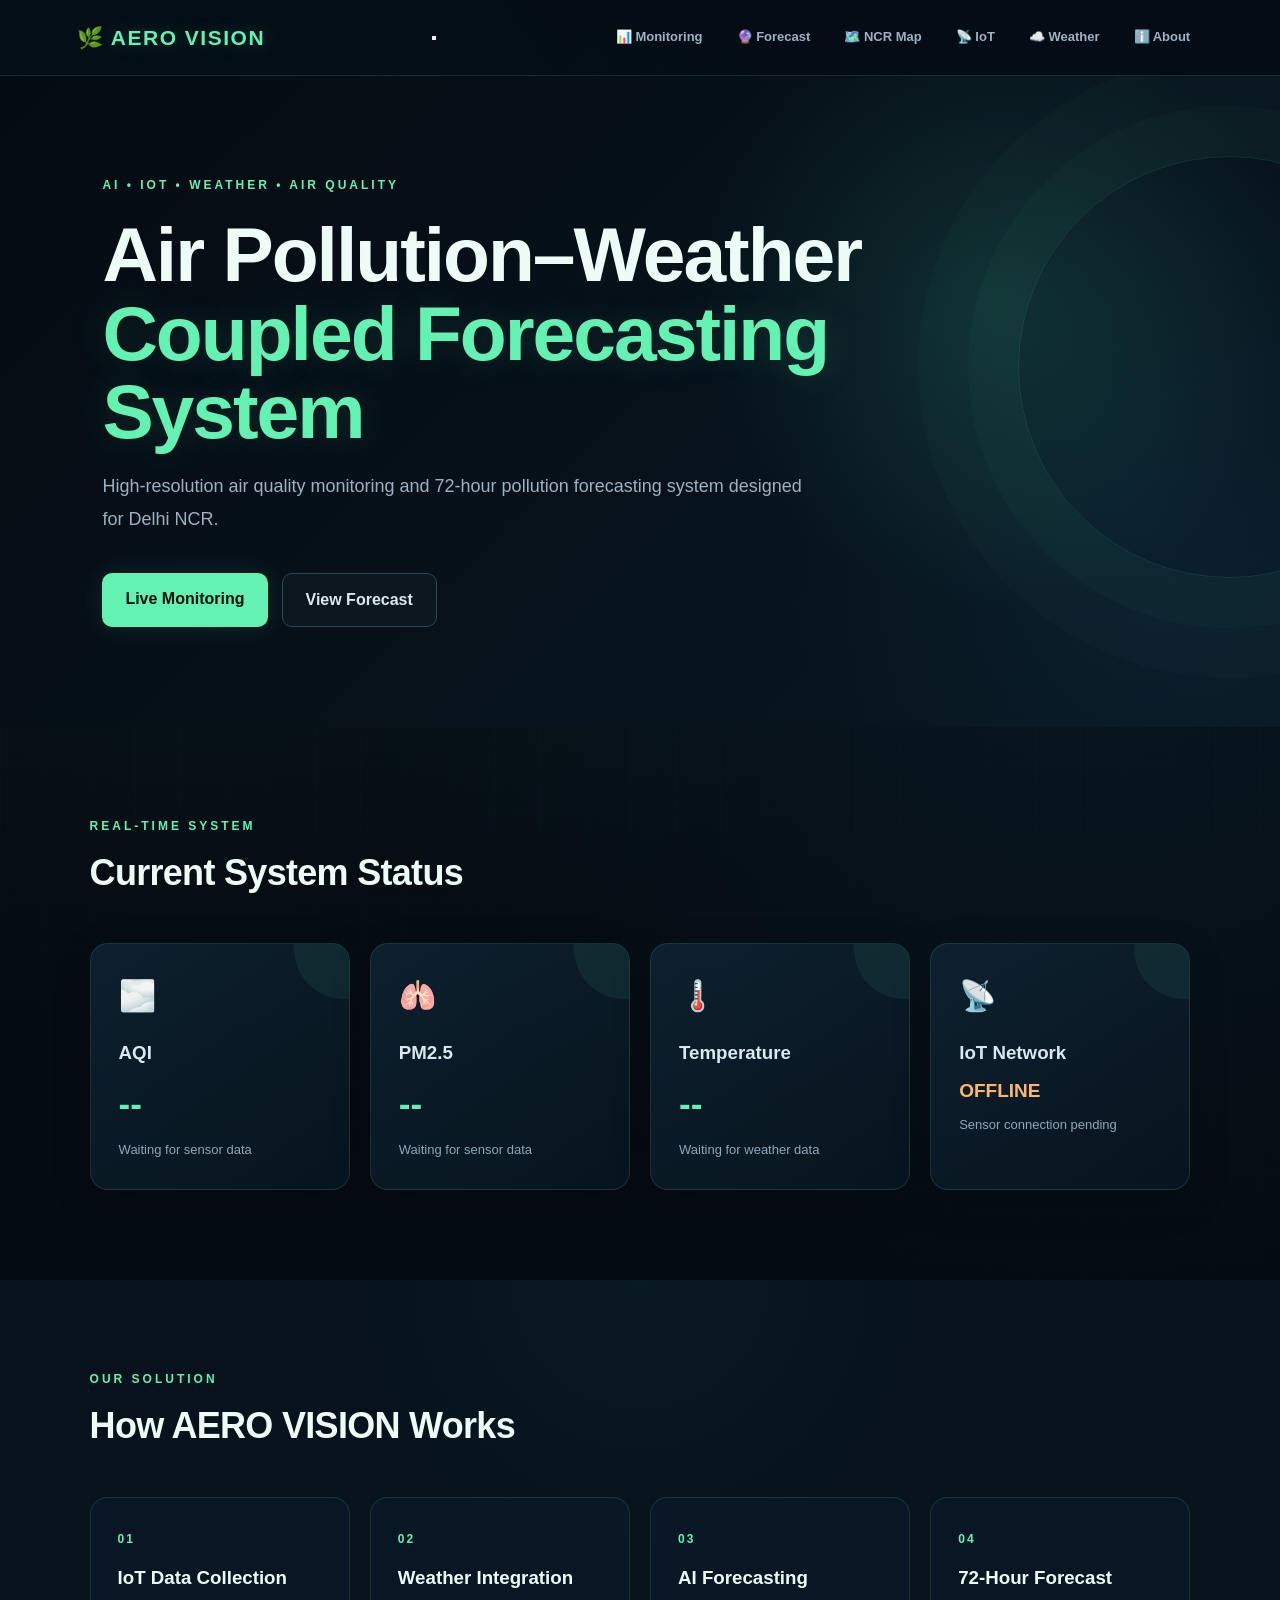
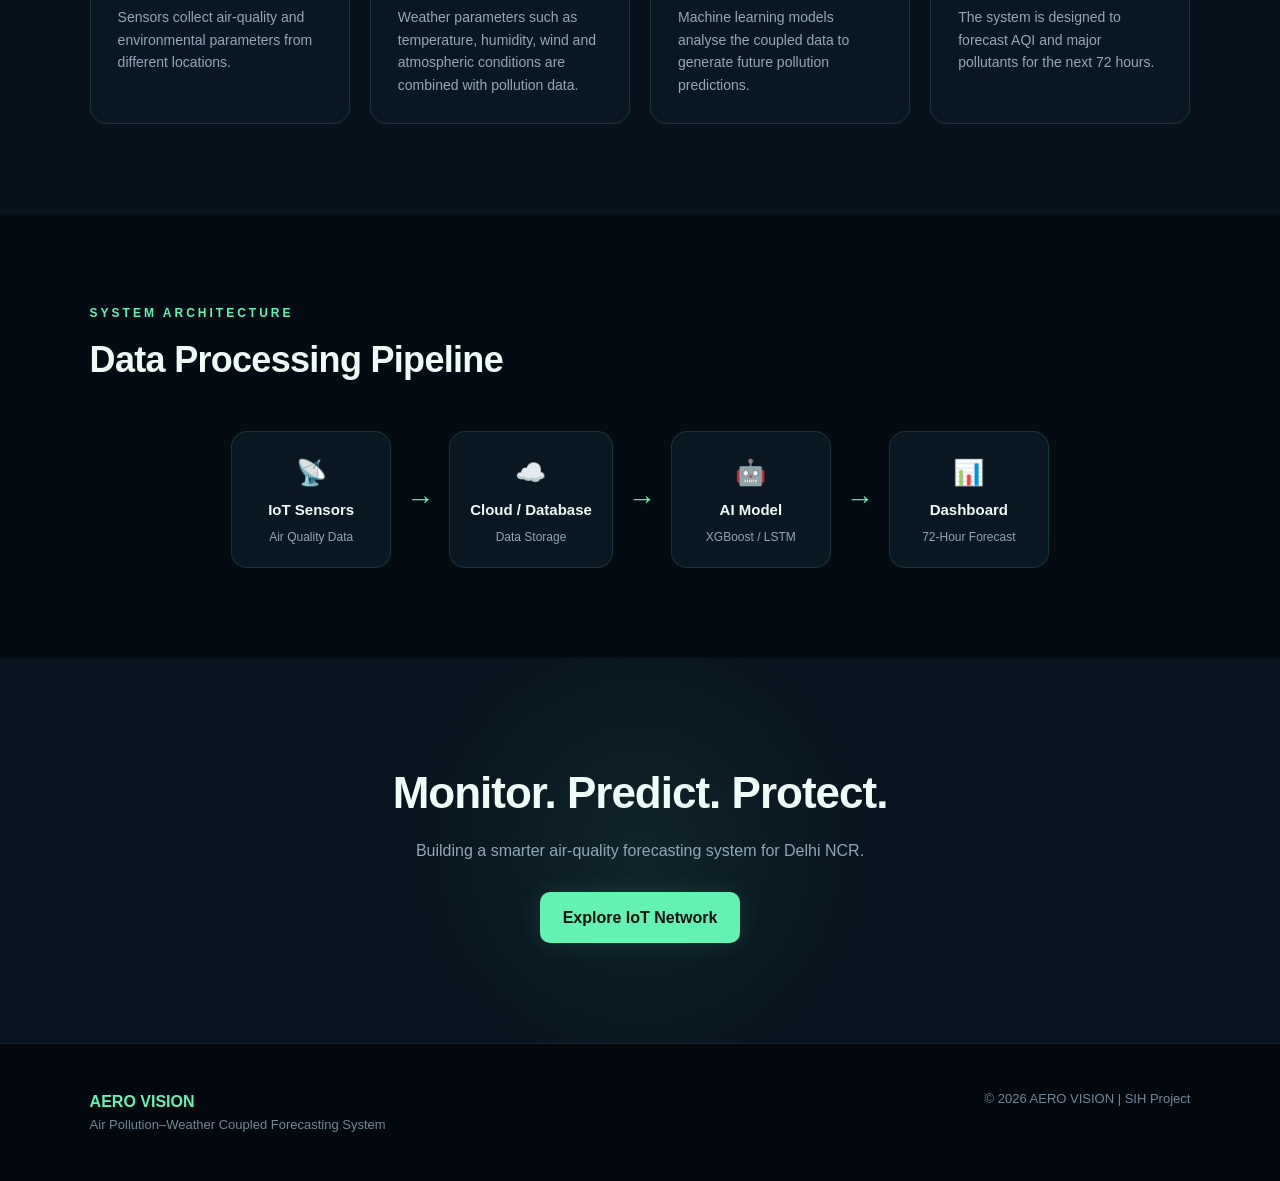
==== commit e56e9784: "Update index.html" ====
--- a/index.html
+++ b/index.html
@@ -12,28 +12,47 @@
 <body>
 
     <!-- NAVBAR -->
-   <header class="navbar">
+<header class="navbar">
 
     <div class="logo">
         🌿 <span>AERO VISION</span>
     </div>
 
-    <button class="menu-toggle" id="menuToggle">
-        ☰
+    <button class="menu-toggle" id="menuToggle" aria-label="Open menu">
+        <span></span>
+        <span></span>
+        <span></span>
     </button>
 
     <nav id="mainNav">
-        <a href="index.html" class="active">Home</a>
-        <a href="monitoring.html">Monitoring</a>
-        <a href="forecast.html">Forecast</a>
-        <a href="map.html">NCR Map</a>
-        <a href="iot.html">IoT</a>
-        <a href="weather.html">Weather</a>
-        <a href="about.html">About</a>
+
+        <a href="monitoring.html">
+            <span>📊</span> Monitoring
+        </a>
+
+        <a href="forecast.html">
+            <span>🔮</span> Forecast
+        </a>
+
+        <a href="map.html">
+            <span>🗺️</span> NCR Map
+        </a>
+
+        <a href="iot.html">
+            <span>📡</span> IoT
+        </a>
+
+        <a href="weather.html">
+            <span>☁️</span> Weather
+        </a>
+
+        <a href="about.html">
+            <span>ℹ️</span> About
+        </a>
+
     </nav>
 
 </header>
-
 
     <!-- HERO SECTION -->
     <section class="hero">
